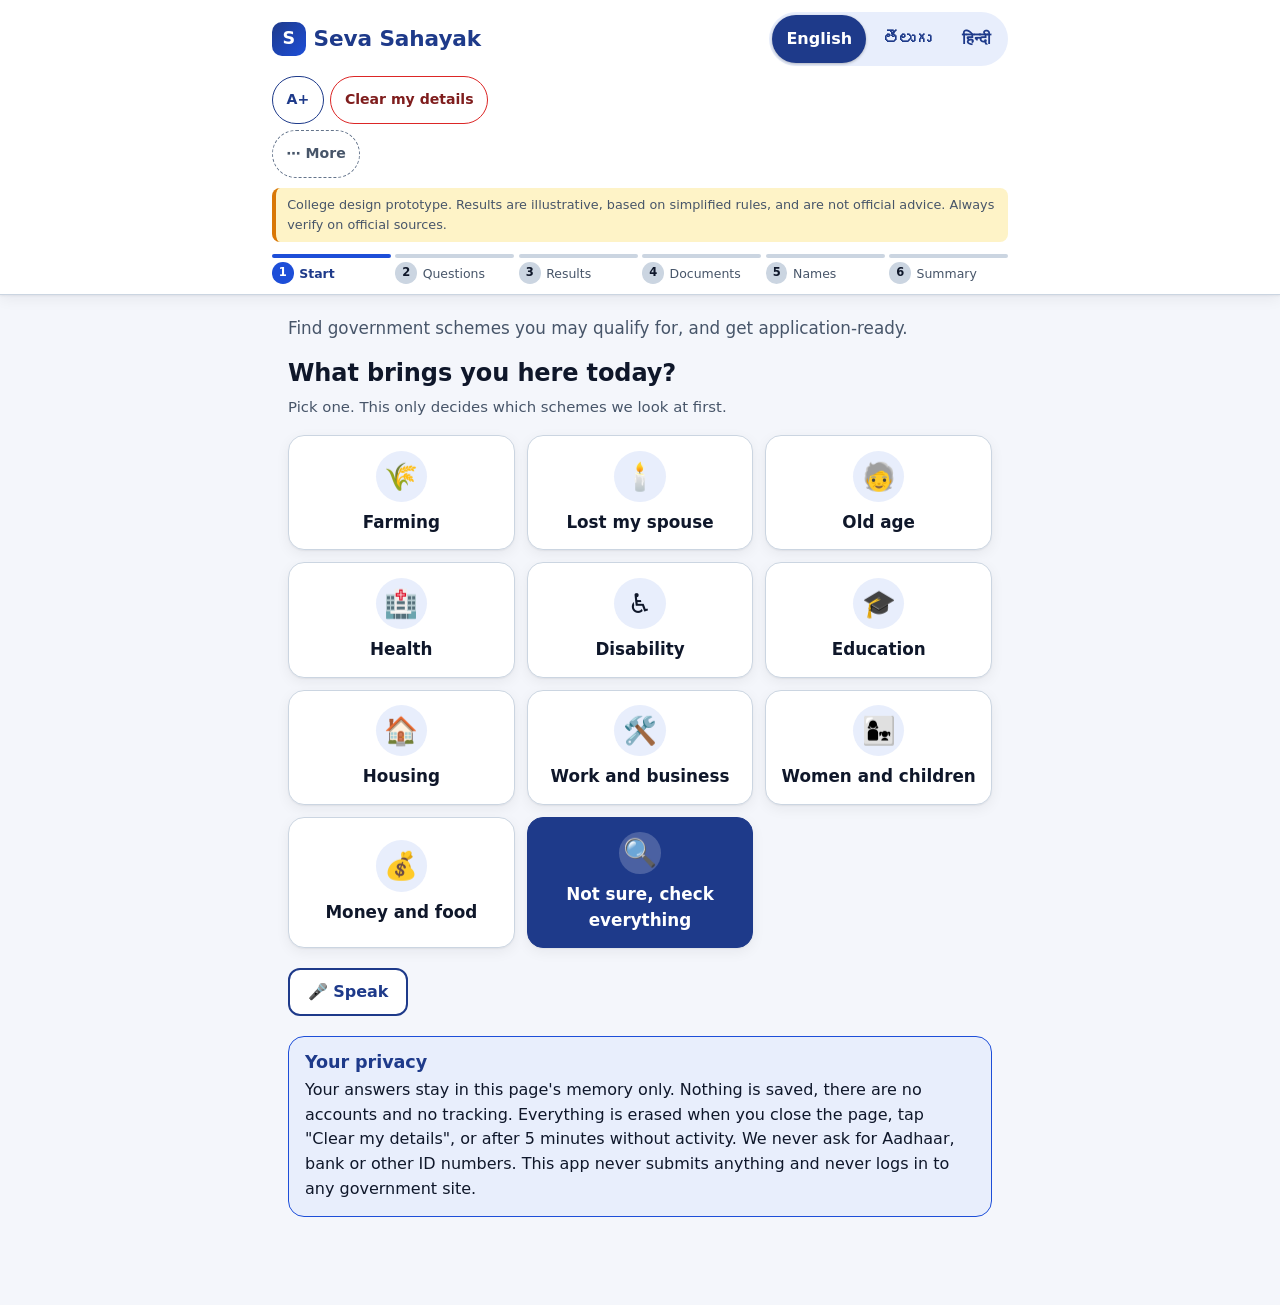
==== seva-sahayak-single.html @ f9eab4a5 "Fix blank page on phones: single-file build, polyfills, visible start-up error Co-Authored-By: Claud" ====
<!DOCTYPE html>
<html lang="en">
<head>
<meta charset="utf-8">
<meta name="viewport" content="width=device-width, initial-scale=1">
<title>Seva Sahayak</title>
<meta name="description" content="College design prototype: check government scheme eligibility and get application-ready. Not an official app.">
<style>
/* Seva Sahayak: mobile-first, high contrast, no external fonts or images. */
:root {
  --bg: #f4f6fb;
  --surface: #ffffff;
  --ink: #0f172a;
  --muted: #475569;
  --brand: #1e3a8a;
  --brand-2: #1d4ed8;
  --brand-ink: #ffffff;
  --brand-soft: #e8eefc;
  --line: #cbd5e1;
  --line-strong: #64748b;
  --ok: #14532d;
  --ok-bg: #dcfce7;
  --ok-line: #16a34a;
  --warn: #713f12;
  --warn-bg: #fef3c7;
  --warn-line: #d97706;
  --bad: #7f1d1d;
  --bad-bg: #fee2e2;
  --bad-line: #dc2626;
  --focus: #f59e0b;
  --radius: 16px;
  --radius-sm: 12px;
  --shadow: 0 1px 2px rgba(15, 23, 42, .06), 0 4px 14px rgba(15, 23, 42, .06);
}
* { box-sizing: border-box; }
html { font-size: 100%; -webkit-text-size-adjust: 100%; }
html[data-size="1"] { font-size: 120%; }
html[data-size="2"] { font-size: 140%; }
html[data-size="3"] { font-size: 170%; }
/* Largest size doubles as a simplified layout: one column, taller buttons, fewer distractions. */
html[data-size="3"] .tiles { grid-template-columns: 1fr; }
html[data-size="3"] .tile, html[data-size="3"] .tile.wide { flex-direction: row; justify-content: flex-start; min-height: 5rem; padding: .75rem 1rem; text-align: start; }
html[data-size="3"] .answers.yn { grid-template-columns: 1fr; }
html[data-size="3"] button, html[data-size="3"] .btn { min-height: 64px; }
html[data-size="3"] .steps li:not([aria-current="step"]) .lbl { display: none; }
html[data-size="3"] .steps li[aria-current="step"] { flex: 4 1 0; }
html[data-size="3"] main, html[data-size="3"] .top > * { max-width: 40rem; }
html[data-size="3"] .disclaimer, html[data-size="3"] .hint { font-size: .85rem; }
html[data-size="3"] body { line-height: 1.6; }
html[data-size="3"] .brand { font-size: 1.1rem; }
html[data-size="3"] .lang { display: flex; width: 100%; }
html[data-size="3"] .lang button { flex: 1 1 0; min-width: 0; padding: 0 .25rem; font-size: .8rem; }
html[data-size="3"] .steps li:not([aria-current="step"]) .num { display: none; }
html[data-size="3"] .steps li:not([aria-current="step"]) { flex: 1 1 0; }
html[data-size="3"] .steps { overflow: hidden; }
body {
  margin: 0; background: var(--bg); color: var(--ink);
  font-family: system-ui, -apple-system, "Segoe UI", "Nirmala UI", "Noto Sans Telugu", "Noto Sans Devanagari", Mangal, Roboto, Arial, sans-serif;
  line-height: 1.55; padding-bottom: 3rem;
}
h1, h2, h3 { line-height: 1.25; margin: 0 0 .5rem; letter-spacing: -.005em; }
h2 { font-size: 1.5rem; }
h3 { font-size: 1.1rem; }
p { margin: 0 0 .75rem; }
:focus-visible { outline: 3px solid var(--focus); outline-offset: 2px; }
[hidden] { display: none !important; }
@media (prefers-reduced-motion: no-preference) {
  main > * { animation: rise .25s ease-out both; }
  @keyframes rise { from { opacity: 0; transform: translateY(6px); } to { opacity: 1; transform: none; } }
}

.skip { position: absolute; left: -999px; top: 0; background: var(--brand); color: var(--brand-ink); padding: .75rem 1rem; z-index: 50; border-radius: 0 0 var(--radius-sm) 0; }
.skip:focus { left: 0; }

/* ---------- header ---------- */
.top { background: var(--surface); border-bottom: 1px solid var(--line); box-shadow: var(--shadow); padding: .75rem 1rem .6rem; }
.top > * { max-width: 46rem; margin-left: auto; margin-right: auto; }
.top-row { display: flex; flex-wrap: wrap; align-items: center; justify-content: space-between; gap: .6rem; }
.brand { font-size: 1.35rem; color: var(--brand); margin: 0; display: flex; align-items: center; gap: .5rem; }
.brand::before { content: "S"; display: grid; place-items: center; color: #fff; font-weight: 800; font-size: 1.1rem; width: 2.1rem; height: 2.1rem; border-radius: 10px; background: linear-gradient(135deg, var(--brand), var(--brand-2)); }

/* language: segmented control */
.lang { display: inline-flex; padding: 3px; background: var(--brand-soft); border-radius: 999px; gap: 2px; }
.lang button { min-height: 48px; min-width: 48px; padding: 0 .9rem; border: 0; border-radius: 999px; background: transparent; color: var(--brand); font-weight: 700; }
.lang button[aria-pressed="true"] { background: var(--brand); color: var(--brand-ink); box-shadow: 0 1px 3px rgba(0, 0, 0, .25); }
.lang button:hover { background: rgba(30, 58, 138, .1); }
.lang button[aria-pressed="true"]:hover { background: var(--brand); }

/* tools: small chip buttons */
.tools { display: flex; flex-wrap: wrap; align-items: center; gap: .4rem; margin-top: .6rem; }
.tools button { min-height: 48px; padding: 0 .85rem; font-size: .88rem; border-radius: 999px; border-width: 1.5px; font-weight: 600; }
.tools button[aria-pressed="true"] { background: var(--brand-soft); color: var(--brand); border-color: var(--brand); }
.tools button[aria-pressed="true"]::before { content: "\2713"; font-weight: 800; }
.tools button.primary { background: var(--brand); color: var(--brand-ink); }
.tools .more { flex-basis: 100%; margin: 0; }
.tools .more > summary { min-height: 48px; width: fit-content; padding: 0 .85rem; border-radius: 999px; border: 1.5px dashed var(--line-strong); background: transparent; font-size: .88rem; }
.tools .more[open] > summary { margin-bottom: .4rem; }
.more-body { display: flex; flex-wrap: wrap; gap: .4rem; }
.tools .hint { margin: 0; font-size: .85rem; }

.disclaimer { font-size: .8rem; color: var(--muted); margin: .6rem auto 0; padding: .45rem .7rem; background: var(--warn-bg); border-inline-start: 4px solid var(--warn-line); border-radius: 8px; }

/* stepper */
.steps { display: flex; gap: .3rem; list-style: none; padding: 0; margin: .75rem auto 0; counter-reset: s; overflow-x: auto; }
.steps li { display: flex; align-items: center; gap: .35rem; flex: 1 1 0; min-width: 0; font-size: .78rem; color: var(--muted); position: relative; padding-top: .55rem; }
.steps li::before { content: ""; position: absolute; top: 0; left: 0; right: 0; height: 4px; border-radius: 4px; background: var(--line); }
.steps li.done::before { background: var(--ok-line); }
.steps li[aria-current="step"]::before { background: var(--brand-2); }
.steps .num { flex: none; width: 1.35rem; height: 1.35rem; border-radius: 50%; display: grid; place-items: center; font-size: .72rem; font-weight: 800; background: var(--line); color: var(--ink); }
.steps li.done .num { background: var(--ok-line); color: #fff; }
.steps li[aria-current="step"] { color: var(--brand); font-weight: 700; }
.steps li[aria-current="step"] .num { background: var(--brand-2); color: #fff; }
.steps .lbl { white-space: nowrap; overflow: hidden; text-overflow: ellipsis; }
@media (max-width: 559px) { .steps li:not([aria-current="step"]) .lbl { display: none; } .steps li[aria-current="step"] { flex: 3 1 0; } }

/* ---------- buttons ---------- */
button, .btn, input, select, textarea { font: inherit; }
button, .btn {
  min-height: 48px; min-width: 48px; padding: .6rem 1.1rem; border-radius: var(--radius-sm);
  border: 2px solid var(--brand); background: var(--surface); color: var(--brand);
  cursor: pointer; text-decoration: none; display: inline-flex; align-items: center; justify-content: center; gap: .45rem;
  font-weight: 700; text-align: center; transition: background .15s, box-shadow .15s, transform .05s;
}
button:hover, .btn:hover { background: var(--brand-soft); }
button:active, .btn:active { transform: translateY(1px); }
button.primary, .btn.primary { background: var(--brand); color: var(--brand-ink); box-shadow: 0 2px 6px rgba(30, 58, 138, .3); }
button.primary:hover, .btn.primary:hover { background: #172e6e; }
button.ghost { border-color: var(--line-strong); color: var(--ink); background: transparent; font-weight: 600; }
button.ghost:hover { background: #e2e8f0; }
button.danger { border-color: var(--bad-line); color: var(--bad); }
button.danger:hover { background: var(--bad-bg); }
button:disabled { opacity: .5; cursor: not-allowed; }
.row { display: flex; flex-wrap: wrap; gap: .6rem; margin: 1.1rem 0; }
.row > .primary { flex: 1 1 14rem; }

main { padding: 1.25rem 1rem; max-width: 46rem; margin: 0 auto; outline: none; }
main h2:focus { outline: none; }
.lead { font-size: 1.05rem; color: var(--muted); margin-bottom: 1.1rem; }

/* ---------- start tiles ---------- */
.tiles { display: grid; grid-template-columns: repeat(2, 1fr); gap: .75rem; margin: 1rem 0 1.25rem; }
.tile { flex-direction: column; min-height: 7rem; font-size: 1.05rem; padding: .9rem .5rem; background: var(--surface); border: 1.5px solid var(--line); color: var(--ink); box-shadow: var(--shadow); border-radius: var(--radius); }
.tile:hover { border-color: var(--brand-2); background: var(--surface); box-shadow: 0 0 0 3px var(--brand-soft), var(--shadow); }
.tile .icon { font-size: 1.7rem; line-height: 1; width: 3.2rem; height: 3.2rem; display: grid; place-items: center; border-radius: 50%; background: var(--brand-soft); }
.tile.wide { grid-column: 1 / -1; min-height: 4.5rem; flex-direction: row; background: var(--brand); color: var(--brand-ink); border-color: var(--brand); }
.tile.wide:hover { background: #172e6e; }
.tile.wide .icon { background: rgba(255, 255, 255, .2); width: 2.6rem; height: 2.6rem; }

/* ---------- cards ---------- */
.card { background: var(--surface); border: 1px solid var(--line); border-inline-start: 6px solid var(--line-strong); border-radius: var(--radius); padding: 1rem 1.1rem; margin: .9rem 0; box-shadow: var(--shadow); }
.card-head { display: flex; align-items: center; gap: .7rem; margin-bottom: .35rem; }
.card-head h3 { margin: 0; }
.ico { width: 2.4rem; height: 2.4rem; flex: none; padding: .45rem; border-radius: 12px; background: var(--brand-soft); color: var(--brand); fill: none; stroke: currentColor; stroke-width: 1.8; stroke-linecap: round; stroke-linejoin: round; }
.card h3 { margin-bottom: .35rem; font-size: 1.12rem; }
.card:has(.badge.ELIGIBLE) { border-inline-start-color: var(--ok-line); }
.card:has(.badge.NEEDS_A_QUICK_CHECK) { border-inline-start-color: var(--warn-line); }
.card:has(.badge.NOT_ELIGIBLE) { border-inline-start-color: var(--bad-line); }
.badge { display: inline-flex; align-items: center; gap: .35rem; padding: .2rem .7rem; border-radius: 999px; font-weight: 700; font-size: .9rem; border: 1.5px solid; }
.badge.ELIGIBLE, .badge.ok { color: var(--ok); background: var(--ok-bg); border-color: var(--ok-line); }
.badge.NEEDS_A_QUICK_CHECK, .badge.warning { color: var(--warn); background: var(--warn-bg); border-color: var(--warn-line); }
.badge.NOT_ELIGIBLE, .badge.fail { color: var(--bad); background: var(--bad-bg); border-color: var(--bad-line); }

.chips { display: flex; flex-wrap: wrap; gap: .5rem; margin: .5rem 0 1rem; }
.chip { padding: .3rem .8rem; border-radius: 999px; font-size: .9rem; border: 1.5px solid; }
.chip strong { font-size: 1.05rem; }
.chip.ELIGIBLE { color: var(--ok); background: var(--ok-bg); border-color: var(--ok-line); }
.chip.NEEDS_A_QUICK_CHECK { color: var(--warn); background: var(--warn-bg); border-color: var(--warn-line); }
.chip.NOT_ELIGIBLE { color: var(--bad); background: var(--bad-bg); border-color: var(--bad-line); }

.why { list-style: none; padding: .6rem .75rem; margin: .5rem 0 0; font-size: .93rem; background: var(--bg); border-radius: var(--radius-sm); }
.why li { padding-inline-start: 1.6rem; position: relative; margin-bottom: .3rem; }
.why li:last-child { margin-bottom: 0; }
.why li::before { position: absolute; inset-inline-start: 0; font-weight: 800; }
.why li.ok::before { content: "\2713"; color: var(--ok-line); }
.why li.no::before { content: "\2717"; color: var(--bad-line); }
.why li.unk::before { content: "?"; color: var(--warn-line); }
details { margin: .9rem 0; }
details > summary { min-height: 48px; display: flex; align-items: center; cursor: pointer; font-weight: 700; padding: .25rem .9rem; background: var(--surface); border: 1px dashed var(--line-strong); border-radius: var(--radius-sm); color: var(--muted); }
details[open] > summary { margin-bottom: .5rem; }

/* ---------- questions ---------- */
.qcard { background: var(--surface); border: 1px solid var(--line); border-radius: var(--radius); box-shadow: var(--shadow); padding: 1.25rem 1.1rem; }
.qcard h2 { margin-bottom: 1rem; }
.qnum { display: inline-block; font-size: .85rem; font-weight: 800; color: var(--brand); background: var(--brand-soft); padding: .2rem .75rem; border-radius: 999px; margin-bottom: .6rem; }
.qtext { display: block; font-size: 1.35rem; font-weight: 700; line-height: 1.35; }
.answers { display: grid; gap: .6rem; margin: 1rem 0 .5rem; }
.answers.yn { grid-template-columns: 1fr 1fr; }
.answers .unk { grid-column: 1 / -1; }
.answers button { min-height: 56px; font-size: 1.1rem; }
.answers.yn .primary:first-child { background: #166534; border-color: #166534; box-shadow: none; }
.answers.yn .primary:nth-child(2) { background: #991b1b; border-color: #991b1b; box-shadow: none; }

label { display: block; font-weight: 700; margin-bottom: .3rem; }
input[type="text"], input[type="number"] {
  width: 100%; min-height: 52px; padding: .55rem .85rem; border: 2px solid var(--line-strong); border-radius: var(--radius-sm); background: var(--surface); color: var(--ink); font-size: 1.1rem;
}
input:focus { border-color: var(--brand-2); outline: 3px solid var(--brand-soft); outline-offset: 0; }
input[aria-invalid="true"] { border-color: var(--bad-line); }
.field { margin: .85rem 0; }
.error { color: var(--bad); font-weight: 700; margin: .35rem 0 0; }
.error:empty { display: none; }
.hint { color: var(--muted); font-size: .93rem; }

.notice { border: 1px solid var(--brand-2); background: var(--brand-soft); border-radius: var(--radius); padding: .9rem 1rem; margin: 1.25rem 0; }
.notice h3 { margin-bottom: .25rem; color: var(--brand); }
.notice p:last-child, .notice ul:last-child { margin-bottom: 0; }
.banner { background: var(--warn-bg); color: var(--warn); border-bottom: 3px solid var(--warn-line); padding: .75rem 1rem; font-weight: 700; display: flex; flex-wrap: wrap; gap: .75rem; align-items: center; justify-content: center; position: sticky; top: 0; z-index: 30; }
.toast { position: fixed; left: 50%; bottom: 1rem; transform: translateX(-50%); background: var(--ink); color: #fff; padding: .7rem 1.1rem; border-radius: 999px; max-width: 92vw; z-index: 40; display: none; box-shadow: var(--shadow); }
.toast.show { display: block; }

/* ---------- documents ---------- */
.progress { width: 100%; height: .8rem; appearance: none; -webkit-appearance: none; border: 0; border-radius: 999px; overflow: hidden; background: var(--line); }
.progress::-webkit-progress-bar { background: var(--line); }
.progress::-webkit-progress-value { background: var(--ok-line); border-radius: 999px; transition: width .25s; }
.progress::-moz-progress-bar { background: var(--ok-line); border-radius: 999px; }
#doc-progress-label { font-weight: 800; color: var(--ink); margin: .5rem 0 .35rem; }
.docrow .row { margin: .6rem 0 0; gap: .5rem; }
.docrow .row button { flex: 1 1 8rem; }
.docrow button[aria-pressed="true"] { background: var(--brand); color: var(--brand-ink); }
.docrow button[id$="-miss"][aria-pressed="true"] { background: var(--warn); border-color: var(--warn); }
.guide { background: var(--warn-bg); border-inline-start: 5px solid var(--warn-line); padding: .6rem .8rem; margin-top: .75rem; border-radius: 8px; font-size: .93rem; }

/* ---------- summary ---------- */
.summary { background: var(--surface); border: 1px solid var(--line); border-radius: var(--radius); padding: 1.1rem; box-shadow: var(--shadow); }
.summary section { margin-bottom: 1.1rem; padding-bottom: .9rem; border-bottom: 1px solid var(--line); }
.summary h3 { color: var(--brand); font-size: 1rem; text-transform: uppercase; letter-spacing: .04em; }
.summary ul { margin: .25rem 0; padding-inline-start: 1.2rem; }
.summary li { margin-bottom: .2rem; }
.official { border: 2px solid var(--brand); padding: .8rem 1rem; border-radius: var(--radius-sm); font-weight: 800; background: var(--brand-soft); color: var(--brand); margin: 0; }

/* ---------- metrics ---------- */
.metrics { max-width: 46rem; margin: 1rem auto; padding: 1rem; border: 2px dashed var(--brand-2); border-radius: var(--radius); background: var(--surface); }
.metrics h2 { font-size: 1.1rem; color: var(--brand); }
.metrics dl { display: grid; grid-template-columns: 1fr auto; gap: .5rem 1rem; margin: .5rem 0; }
.metrics dt { color: var(--muted); font-size: .93rem; }
.metrics dd { margin: 0; font-weight: 800; text-align: end; font-variant-numeric: tabular-nums; }
@media (max-width: 859px) { .metrics { margin-inline: 1rem; } }

@media (min-width: 600px) {
  .tiles { grid-template-columns: repeat(3, 1fr); }
  .tile.wide { grid-column: auto; min-height: 7rem; flex-direction: column; }
  .qcard { padding: 1.75rem; }
}

@media print {
  .top, .banner, .toast, .metrics, .noprint, .skip { display: none !important; }
  body { padding: 0; background: #fff; }
  main { max-width: none; padding: 0; }
  .card, .summary { box-shadow: none; break-inside: avoid; }
  main > * { animation: none; }
}

</style>
</head>
<body>
<a class="skip" id="skip" href="#main">Skip to main content</a>

<header class="top" id="top">
  <div class="top-row">
    <h1 class="brand" id="brand">Seva Sahayak</h1>
    <div class="lang" id="langs" role="group"></div>
  </div>
  <div class="tools" id="tools"></div>
  <p class="disclaimer" id="disclaimer" role="note"></p>
  <ol class="steps" id="steps"></ol>
</header>

<div class="banner" id="idle-banner" role="alert" hidden></div>
<div class="toast" id="toast" role="status" aria-live="polite"></div>

<main id="main" tabindex="-1"></main>

<aside id="metrics" class="metrics" hidden></aside>

<noscript><p class="noscript">This app needs JavaScript to run.</p></noscript>

<script>
/*
 * Compatibility helpers for older phones (for example Android 9 with an old Chrome or WebView):
 * small polyfills, and a visible message if the app fails to start (instead of a blank page).
 */
(function () {
  "use strict";

  if (!Element.prototype.replaceChildren) {
    Element.prototype.replaceChildren = function () {
      while (this.firstChild) this.removeChild(this.firstChild);
      for (var i = 0; i < arguments.length; i++) {
        var n = arguments[i];
        this.appendChild(typeof n === "string" ? document.createTextNode(n) : n);
      }
    };
  }
  if (!Array.prototype.flat) {
    Array.prototype.flat = function (depth) {
      var out = [];
      (function walk(a, d) {
        a.forEach(function (x) {
          if (Array.isArray(x) && d > 0) walk(x, d - 1); else out.push(x);
        });
      })(this, depth === undefined ? 1 : depth);
      return out;
    };
  }

  function show(msg) {
    var box = document.getElementById("boot-error");
    if (!box) {
      box = document.createElement("div");
      box.id = "boot-error";
      box.setAttribute("role", "alert");
      box.style.cssText = "margin:12px;padding:12px;border:3px solid #7f1d1d;background:#fee2e2;color:#7f1d1d;font:16px/1.4 sans-serif;";
      var main = document.getElementById("main");
      if (main && main.parentNode) main.parentNode.insertBefore(box, main); else document.body.appendChild(box);
    }
    var p = document.createElement("p");
    p.style.margin = "0 0 6px";
    p.textContent = msg;
    box.appendChild(p);
  }

  window.addEventListener("error", function (e) {
    show("Problem: " + (e.message || "script error") + (e.filename ? " (" + e.filename.split("/").pop() + ":" + e.lineno + ")" : ""));
  });

  window.addEventListener("load", function () {
    setTimeout(function () {
      var main = document.getElementById("main");
      if (main && !main.firstChild && !document.getElementById("boot-error")) {
        show("The app could not start. Please update Chrome, or open the single-file version (seva-sahayak-single.html).");
      }
    }, 800);
  });
})();

</script>
<script>
/*
 * All UI text. {name} placeholders are filled in by t().
 * NOTE: the Telugu (te) and Hindi (hi) strings are DRAFTS and need review by a native speaker.
 */
var SS_I18N = {
  en: {
    "app.title": "Seva Sahayak",
    "app.tagline": "Find government schemes you may qualify for, and get application-ready.",
    "disclaimer": "College design prototype. Results are illustrative, based on simplified rules, and are not official advice. Always verify on official sources.",
    "skip": "Skip to main content",
    "lang.label": "Language",
    "size.label": "Text size",
    "size.0": "Text size: normal. Tap to make larger",
    "size.1": "Text size: large. Tap to make larger",
    "size.2": "Text size: extra large. Tap to make larger",
    "size.3": "Text size: largest, simplified layout. Tap to reset",
    "more": "More",
    "clear": "Clear my details",
    "clear.done": "Your details were erased.",
    "back": "Back",
    "start.heading": "What brings you here today?",
    "start.sub": "Pick one. This only decides which schemes we look at first.",
    "start.speak": "Speak",
    "start.intro": "Welcome to Seva Sahayak. Tell us what brings you here. We will ask a few simple questions and help you get ready to apply.",
    "privacy.title": "Your privacy",
    "privacy.body": "Your answers stay in this page's memory only. Nothing is saved, there are no accounts and no tracking. Everything is erased when you close the page, tap \"Clear my details\", or after 5 minutes without activity. We never ask for Aadhaar, bank or other ID numbers. This app never submits anything and never logs in to any government site.",
    "q.number": "Question {n}",
    "q.dontknow": "I don't know",
    "q.next": "Next",
    "q.yes": "Yes",
    "q.no": "No",
    "q.numberLabel": "Type a number",
    "q.error": "Please type a number between {min} and {max}.",
    "q.hint": "\"I don't know\" is always a fine answer.",
    "q.answered": "Your answer: {a}",
    "results.title": "Your results",
    "results.intro": "Based on your answers. These are illustrative only.",
    "status.ELIGIBLE": "Likely eligible",
    "status.NOT_ELIGIBLE": "Not eligible",
    "status.NEEDS_A_QUICK_CHECK": "Needs a quick check",
    "results.notEligible": "Not eligible ({n})",
    "results.why": "Why",
    "results.next": "Get my documents ready",
    "results.restart": "Start again",
    "why.met": "{label}: {answer}",
    "why.failed": "{label}: you said {answer}, but this scheme needs {need}",
    "why.unknown": "{label}: not confirmed (needs {need})",
    "why.exclTriggered": "{label}: you said {answer}, which this scheme does not allow",
    "why.exclUnknown": "{label}: not confirmed (this scheme does not allow \"yes\")",
    "why.check": "We could not confirm: {list}, because you were not sure. A quick check at your local office or a CSC (Common Service Centre) will settle it.",
    "need.yes": "yes",
    "need.no": "no",
    "need.gte": "{n} or more",
    "need.lte": "{n} or less",
    "or": "or",
    "answer.unknown": "not sure",
    "answer.yes": "yes",
    "answer.no": "no",
    "docs.title": "Document checklist",
    "docs.intro": "These are the documents for schemes that are not ruled out. Tell us which ones you have.",
    "docs.have": "I have it",
    "docs.donthave": "I don't have it",
    "docs.progress": "Documents ready: {x} of {y}",
    "docs.where": "Where to get it (check locally)",
    "docs.for": "Needed for: {list}",
    "docs.none": "No schemes need documents right now.",
    "docs.more": "and {n} more",
    "summary.notEligibleCount": "Not eligible: {n} schemes",
    "docs.next": "Check names on my records",
    "names.title": "Name check",
    "names.intro": "Type your name exactly as it is printed on each record. Names that do not match are a common reason applications fail. Do not type any ID numbers. This check happens on this device only.",
    "names.aadhaar": "Name on Aadhaar",
    "names.bank": "Name on bank passbook",
    "names.land": "Name on land or income record",
    "names.check": "Check names",
    "names.need2": "Type at least two names to compare.",
    "names.allOk": "All the names you typed match.",
    "names.pair": "{a} and {b}",
    "names.skip": "Skip to summary",
    "names.next": "Go to summary",
    "sev.ok": "OK",
    "sev.warning": "Warning",
    "sev.fail": "Likely to fail",
    "class.EXACT": "These names are exactly the same.",
    "class.FORMATTING_ONLY": "Only capital letters, spaces or punctuation differ. This is usually fine.",
    "class.INITIAL_VS_FULL": "One record uses an initial and the other the full name. Some offices reject this.",
    "class.ORDER_DIFFERS": "The same words appear in a different order. Some offices reject this.",
    "class.SPELLING_VARIANT": "The spelling is slightly different. Some offices reject this.",
    "class.DIFFERENT": "These names look different. This is likely to cause the application to fail.",
    "class.cross": "The names are written in different scripts, so please check the spelling carefully.",
    "fix.title": "Which record to correct (check locally)",
    "fix.aadhaar": "Aadhaar: Aadhaar update centre",
    "fix.bank": "Bank passbook: your bank branch (KYC update)",
    "fix.land": "Land or income record: local revenue office",
    "fix.hint": "Usually it is easiest to change the record that is different from the others. Check locally which one is right.",
    "summary.title": "Application summary",
    "summary.answers": "Your answers",
    "summary.matched": "Schemes",
    "summary.docs": "Documents",
    "summary.names": "Name check",
    "summary.official": "Submission happens on the official website.",
    "summary.copy": "Copy summary",
    "summary.copied": "Summary copied.",
    "summary.copyFail": "Could not copy. Please select the text and copy it.",
    "summary.print": "Print",
    "summary.none": "None",
    "summary.notChecked": "Not checked",
    "summary.have": "have it",
    "summary.missing": "still needed",
    "summary.generated": "Illustrative summary from Seva Sahayak (college prototype). Not an official document.",
    "nav.start": "Start",
    "nav.questions": "Questions",
    "nav.results": "Results",
    "nav.docs": "Documents",
    "nav.names": "Names",
    "nav.summary": "Summary",
    "helper.toggle": "Helper mode",
    "helper.next": "Next person",
    "helper.count": "People helped this session: {n}",
    "idle.warn": "No activity. Your details will be erased in {s} seconds.",
    "idle.keep": "Keep my details",
    "idle.wiped": "Your details were erased after 5 minutes without activity.",
    "metrics.toggle": "Demo metrics",
    "metrics.title": "Demo metrics",
    "metrics.questions": "Questions asked",
    "metrics.fixed": "Fixed-form length (distinct attributes across candidate schemes)",
    "metrics.fixedAll": "all schemes",
    "metrics.saved": "Questions saved",
    "metrics.time": "Time to result",
    "metrics.size": "Rule data size",
    "metrics.net": "Network requests made by the app",
    "metrics.na": "not yet",
    "metrics.note": "Measured live in this browser session. Time runs from the first question to the results screen.",
    "voice.toggle": "Voice",
    "voice.notice": "Before you turn on voice: in some browsers, speech recognition sends your audio to the browser company's servers (for example Google or Apple). This app's own code sends nothing, but it cannot control the browser's speech service. You can always type or tap instead.",
    "voice.enable": "I understand, turn on voice",
    "voice.cancel": "No thanks",
    "voice.on": "Voice is on",
    "voice.off": "Turn voice off",
    "voice.mic": "Answer by voice",
    "voice.listening": "Listening...",
    "voice.heard": "Heard: \"{t}\"",
    "voice.unclear": "Sorry, I did not understand. Please tap an answer.",
    "voice.error": "Voice did not work. Please tap an answer.",
    "voice.read": "Read aloud"
  },

  te: {
    "app.title": "సేవా సహాయక్",
    "app.tagline": "మీకు అర్హత ఉండే ప్రభుత్వ పథకాలను తెలుసుకోండి, దరఖాస్తుకు సిద్ధం అవ్వండి.",
    "disclaimer": "ఇది కళాశాల డిజైన్ ప్రోటోటైప్. ఫలితాలు సరళీకృత నియమాల ఆధారంగా ఉదాహరణ మాత్రమే, అధికారిక సలహా కాదు. ఎల్లప్పుడూ అధికారిక వనరులలో ధృవీకరించుకోండి.",
    "skip": "ప్రధాన భాగానికి వెళ్ళండి",
    "lang.label": "భాష",
    "size.label": "అక్షరాల పరిమాణం",
    "size.0": "అక్షరాల పరిమాణం: సాధారణం. పెద్దది చేయడానికి నొక్కండి",
    "size.1": "అక్షరాల పరిమాణం: పెద్దది. ఇంకా పెద్దది చేయడానికి నొక్కండి",
    "size.2": "అక్షరాల పరిమాణం: చాలా పెద్దది. ఇంకా పెద్దది చేయడానికి నొక్కండి",
    "size.3": "అక్షరాల పరిమాణం: అతి పెద్దది, సరళమైన లేఅవుట్. సాధారణానికి మార్చడానికి నొక్కండి",
    "more": "మరిన్ని",
    "clear": "నా వివరాలను తొలగించు",
    "clear.done": "మీ వివరాలు తొలగించబడ్డాయి.",
    "back": "వెనక్కి",
    "start.heading": "ఈరోజు మీరు ఏ విషయంలో సహాయం కోసం వచ్చారు?",
    "start.sub": "ఒకటి ఎంచుకోండి. ముందుగా ఏ పథకాలు చూడాలో మాత్రమే ఇది నిర్ణయిస్తుంది.",
    "start.speak": "మాట్లాడండి",
    "start.intro": "సేవా సహాయక్‌కు స్వాగతం. మీరు ఏ విషయంలో వచ్చారో ఎంచుకోండి. కొన్ని సులభమైన ప్రశ్నలు అడిగి దరఖాస్తుకు సిద్ధం కావడానికి సహాయం చేస్తాము.",
    "privacy.title": "మీ గోప్యత",
    "privacy.body": "మీ సమాధానాలు ఈ పేజీ మెమరీలో మాత్రమే ఉంటాయి. ఏదీ సేవ్ చేయబడదు, ఖాతాలు లేవు, ట్రాకింగ్ లేదు. పేజీ మూసివేసినప్పుడు, \"నా వివరాలను తొలగించు\" నొక్కినప్పుడు, లేదా 5 నిమిషాలు ఏమీ చేయకపోతే అన్నీ తొలగించబడతాయి. ఆధార్, బ్యాంకు లేదా ఇతర గుర్తింపు సంఖ్యలను మేము అడగము. ఈ యాప్ ఏదీ సమర్పించదు, ఏ ప్రభుత్వ సైట్‌లోకి లాగిన్ కాదు.",
    "q.number": "ప్రశ్న {n}",
    "q.dontknow": "నాకు తెలియదు",
    "q.next": "తదుపరి",
    "q.yes": "అవును",
    "q.no": "కాదు",
    "q.numberLabel": "సంఖ్యను టైప్ చేయండి",
    "q.error": "దయచేసి {min} నుండి {max} మధ్య సంఖ్యను టైప్ చేయండి.",
    "q.hint": "\"నాకు తెలియదు\" అనేది ఎప్పుడూ సరైన సమాధానమే.",
    "q.answered": "మీ సమాధానం: {a}",
    "results.title": "మీ ఫలితాలు",
    "results.intro": "మీ సమాధానాల ఆధారంగా. ఇవి ఉదాహరణ మాత్రమే.",
    "status.ELIGIBLE": "అర్హత ఉండే అవకాశం",
    "status.NOT_ELIGIBLE": "అర్హత లేదు",
    "status.NEEDS_A_QUICK_CHECK": "త్వరిత తనిఖీ అవసరం",
    "results.notEligible": "అర్హత లేనివి ({n})",
    "results.why": "ఎందుకు",
    "results.next": "నా పత్రాలను సిద్ధం చేయండి",
    "results.restart": "మళ్ళీ మొదలుపెట్టు",
    "why.met": "{label}: {answer}",
    "why.failed": "{label}: మీరు {answer} అన్నారు, కానీ ఈ పథకానికి {need} కావాలి",
    "why.unknown": "{label}: నిర్ధారణ కాలేదు ({need} కావాలి)",
    "why.exclTriggered": "{label}: మీరు {answer} అన్నారు, ఈ పథకంలో ఇది అనుమతించబడదు",
    "why.exclUnknown": "{label}: నిర్ధారణ కాలేదు (ఈ పథకంలో \"అవును\" అనుమతించబడదు)",
    "why.check": "మీకు తెలియదన్నందున వీటిని నిర్ధారించలేకపోయాము: {list}. స్థానిక కార్యాలయం లేదా సీఎస్‌సీ (కామన్ సర్వీస్ సెంటర్)లో త్వరగా తనిఖీ చేస్తే తెలుస్తుంది.",
    "need.yes": "అవును",
    "need.no": "కాదు",
    "need.gte": "{n} లేదా అంతకంటే ఎక్కువ",
    "need.lte": "{n} లేదా అంతకంటే తక్కువ",
    "or": "లేదా",
    "answer.unknown": "తెలియదు",
    "answer.yes": "అవును",
    "answer.no": "కాదు",
    "docs.title": "పత్రాల జాబితా",
    "docs.intro": "రద్దు కాని పథకాలకు కావలసిన పత్రాలు ఇవి. మీ దగ్గర ఏవి ఉన్నాయో చెప్పండి.",
    "docs.have": "నా దగ్గర ఉంది",
    "docs.donthave": "నా దగ్గర లేదు",
    "docs.progress": "సిద్ధంగా ఉన్న పత్రాలు: {y} లో {x}",
    "docs.where": "ఎక్కడ పొందాలి (స్థానికంగా తెలుసుకోండి)",
    "docs.for": "వీటికి అవసరం: {list}",
    "docs.none": "ప్రస్తుతం ఏ పథకానికీ పత్రాలు అవసరం లేదు.",
    "docs.more": "మరియు {n} మరిన్ని",
    "summary.notEligibleCount": "అర్హత లేనివి: {n} పథకాలు",
    "docs.next": "నా రికార్డులపై పేర్లు తనిఖీ చేయండి",
    "names.title": "పేరు తనిఖీ",
    "names.intro": "ప్రతి రికార్డులో ముద్రించిన విధంగానే మీ పేరును టైప్ చేయండి. పేర్లు సరిపోలకపోవడం దరఖాస్తులు విఫలమవడానికి సాధారణ కారణం. ఏ గుర్తింపు సంఖ్యలూ టైప్ చేయవద్దు. ఈ తనిఖీ ఈ పరికరంలోనే జరుగుతుంది.",
    "names.aadhaar": "ఆధార్‌లో పేరు",
    "names.bank": "బ్యాంకు పాస్‌బుక్‌లో పేరు",
    "names.land": "భూమి లేదా ఆదాయ రికార్డులో పేరు",
    "names.check": "పేర్లు తనిఖీ చేయి",
    "names.need2": "పోల్చడానికి కనీసం రెండు పేర్లు టైప్ చేయండి.",
    "names.allOk": "మీరు టైప్ చేసిన అన్ని పేర్లు సరిపోతున్నాయి.",
    "names.pair": "{a} మరియు {b}",
    "names.skip": "సారాంశానికి వెళ్ళండి",
    "names.next": "సారాంశానికి వెళ్ళు",
    "sev.ok": "సరే",
    "sev.warning": "హెచ్చరిక",
    "sev.fail": "విఫలమయ్యే అవకాశం",
    "class.EXACT": "ఈ పేర్లు సరిగ్గా ఒకేలా ఉన్నాయి.",
    "class.FORMATTING_ONLY": "పెద్ద అక్షరాలు, ఖాళీలు లేదా విరామ చిహ్నాలు మాత్రమే వేరుగా ఉన్నాయి. ఇది సాధారణంగా పర్వాలేదు.",
    "class.INITIAL_VS_FULL": "ఒక రికార్డులో ఇనీషియల్, మరొకదానిలో పూర్తి పేరు ఉంది. కొన్ని కార్యాలయాలు దీన్ని తిరస్కరిస్తాయి.",
    "class.ORDER_DIFFERS": "అవే పదాలు వేరే వరుసలో ఉన్నాయి. కొన్ని కార్యాలయాలు దీన్ని తిరస్కరిస్తాయి.",
    "class.SPELLING_VARIANT": "స్పెల్లింగ్ కొద్దిగా వేరుగా ఉంది. కొన్ని కార్యాలయాలు దీన్ని తిరస్కరిస్తాయి.",
    "class.DIFFERENT": "ఈ పేర్లు వేరుగా కనిపిస్తున్నాయి. దరఖాస్తు విఫలమయ్యే అవకాశం ఉంది.",
    "class.cross": "పేర్లు వేర్వేరు లిపులలో రాశారు, కాబట్టి స్పెల్లింగ్‌ను జాగ్రత్తగా చూడండి.",
    "fix.title": "ఏ రికార్డును సరిచేయాలి (స్థానికంగా తెలుసుకోండి)",
    "fix.aadhaar": "ఆధార్: ఆధార్ సవరణ కేంద్రం",
    "fix.bank": "బ్యాంకు పాస్‌బుక్: మీ బ్యాంకు శాఖ (కేవైసీ అప్‌డేట్)",
    "fix.land": "భూమి లేదా ఆదాయ రికార్డు: స్థానిక రెవెన్యూ కార్యాలయం",
    "fix.hint": "ఇతరులతో సరిపోని రికార్డును మార్చడం సాధారణంగా సులభం. ఏది సరైనదో స్థానికంగా తెలుసుకోండి.",
    "summary.title": "దరఖాస్తు సారాంశం",
    "summary.answers": "మీ సమాధానాలు",
    "summary.matched": "పథకాలు",
    "summary.docs": "పత్రాలు",
    "summary.names": "పేరు తనిఖీ",
    "summary.official": "దరఖాస్తు సమర్పణ అధికారిక వెబ్‌సైట్‌లో జరుగుతుంది.",
    "summary.copy": "సారాంశం కాపీ చేయి",
    "summary.copied": "సారాంశం కాపీ అయింది.",
    "summary.copyFail": "కాపీ కాలేదు. దయచేసి టెక్స్ట్‌ను ఎంచుకుని కాపీ చేయండి.",
    "summary.print": "ప్రింట్",
    "summary.none": "ఏమీ లేదు",
    "summary.notChecked": "తనిఖీ చేయలేదు",
    "summary.have": "ఉంది",
    "summary.missing": "ఇంకా కావాలి",
    "summary.generated": "సేవా సహాయక్ (కళాశాల ప్రోటోటైప్) నుండి ఉదాహరణ సారాంశం. ఇది అధికారిక పత్రం కాదు.",
    "nav.start": "ప్రారంభం",
    "nav.questions": "ప్రశ్నలు",
    "nav.results": "ఫలితాలు",
    "nav.docs": "పత్రాలు",
    "nav.names": "పేర్లు",
    "nav.summary": "సారాంశం",
    "helper.toggle": "సహాయకుల మోడ్",
    "helper.next": "తదుపరి వ్యక్తి",
    "helper.count": "ఈ సెషన్‌లో సహాయం పొందినవారు: {n}",
    "idle.warn": "ఏ చర్యా లేదు. {s} సెకన్లలో మీ వివరాలు తొలగించబడతాయి.",
    "idle.keep": "నా వివరాలను ఉంచు",
    "idle.wiped": "5 నిమిషాలు ఏ చర్యా లేనందున మీ వివరాలు తొలగించబడ్డాయి.",
    "metrics.toggle": "డెమో మెట్రిక్స్",
    "metrics.title": "డెమో మెట్రిక్స్",
    "metrics.questions": "అడిగిన ప్రశ్నలు",
    "metrics.fixed": "స్థిర ఫారం పొడవు (అభ్యర్థి పథకాలలో వేర్వేరు అంశాలు)",
    "metrics.fixedAll": "అన్ని పథకాలు",
    "metrics.saved": "తగ్గిన ప్రశ్నలు",
    "metrics.time": "ఫలితానికి పట్టిన సమయం",
    "metrics.size": "నియమాల డేటా పరిమాణం",
    "metrics.net": "యాప్ చేసిన నెట్‌వర్క్ అభ్యర్థనలు",
    "metrics.na": "ఇంకా లేదు",
    "metrics.note": "ఈ బ్రౌజర్ సెషన్‌లో నేరుగా కొలిచినవి. మొదటి ప్రశ్న నుండి ఫలితాల స్క్రీన్ వరకు సమయం లెక్కించబడుతుంది.",
    "voice.toggle": "వాయిస్",
    "voice.notice": "వాయిస్ ఆన్ చేసే ముందు: కొన్ని బ్రౌజర్లలో స్పీచ్ రికగ్నిషన్ మీ ఆడియోను బ్రౌజర్ కంపెనీ సర్వర్లకు (ఉదా. గూగుల్ లేదా యాపిల్) పంపుతుంది. ఈ యాప్ కోడ్ ఏదీ పంపదు, కానీ బ్రౌజర్ స్పీచ్ సేవను నియంత్రించలేదు. మీరు ఎప్పుడైనా టైప్ చేయవచ్చు లేదా నొక్కవచ్చు.",
    "voice.enable": "అర్థమైంది, వాయిస్ ఆన్ చేయి",
    "voice.cancel": "వద్దు",
    "voice.on": "వాయిస్ ఆన్‌లో ఉంది",
    "voice.off": "వాయిస్ ఆఫ్ చేయి",
    "voice.mic": "వాయిస్‌తో సమాధానం",
    "voice.listening": "వింటున్నాను...",
    "voice.heard": "విన్నది: \"{t}\"",
    "voice.unclear": "క్షమించండి, అర్థం కాలేదు. దయచేసి సమాధానాన్ని నొక్కండి.",
    "voice.error": "వాయిస్ పని చేయలేదు. దయచేసి సమాధానాన్ని నొక్కండి.",
    "voice.read": "చదివి వినిపించు"
  },

  hi: {
    "app.title": "सेवा सहायक",
    "app.tagline": "जानें कि आप किन सरकारी योजनाओं के पात्र हो सकते हैं और आवेदन के लिए तैयार हों।",
    "disclaimer": "यह कॉलेज डिज़ाइन प्रोटोटाइप है। परिणाम सरल नियमों पर आधारित उदाहरण मात्र हैं, आधिकारिक सलाह नहीं। हमेशा आधिकारिक स्रोतों पर जाँच करें।",
    "skip": "मुख्य सामग्री पर जाएँ",
    "lang.label": "भाषा",
    "size.label": "अक्षर का आकार",
    "size.0": "अक्षर का आकार: सामान्य। बड़ा करने के लिए दबाएँ",
    "size.1": "अक्षर का आकार: बड़ा। और बड़ा करने के लिए दबाएँ",
    "size.2": "अक्षर का आकार: बहुत बड़ा। और बड़ा करने के लिए दबाएँ",
    "size.3": "अक्षर का आकार: सबसे बड़ा, सरल लेआउट। सामान्य करने के लिए दबाएँ",
    "more": "और",
    "clear": "मेरी जानकारी मिटाएँ",
    "clear.done": "आपकी जानकारी मिटा दी गई।",
    "back": "पीछे",
    "start.heading": "आज आप किस बारे में मदद चाहते हैं?",
    "start.sub": "एक चुनें। इससे सिर्फ़ यह तय होता है कि पहले कौन सी योजनाएँ देखी जाएँ।",
    "start.speak": "बोलें",
    "start.intro": "सेवा सहायक में आपका स्वागत है। बताइए आप किस बारे में आए हैं। हम कुछ आसान सवाल पूछेंगे और आवेदन की तैयारी में मदद करेंगे।",
    "privacy.title": "आपकी गोपनीयता",
    "privacy.body": "आपके जवाब सिर्फ़ इस पेज की मेमोरी में रहते हैं। कुछ भी सेव नहीं होता, कोई खाता या ट्रैकिंग नहीं है। पेज बंद करने, \"मेरी जानकारी मिटाएँ\" दबाने, या 5 मिनट तक कुछ न करने पर सब मिट जाता है। हम आधार, बैंक या कोई अन्य पहचान संख्या नहीं माँगते। यह ऐप कुछ भी जमा नहीं करता और किसी सरकारी साइट पर लॉगिन नहीं करता।",
    "q.number": "प्रश्न {n}",
    "q.dontknow": "मुझे नहीं पता",
    "q.next": "आगे",
    "q.yes": "हाँ",
    "q.no": "नहीं",
    "q.numberLabel": "संख्या लिखें",
    "q.error": "कृपया {min} से {max} के बीच की संख्या लिखें।",
    "q.hint": "\"मुझे नहीं पता\" हमेशा एक ठीक जवाब है।",
    "q.answered": "आपका जवाब: {a}",
    "results.title": "आपके परिणाम",
    "results.intro": "आपके जवाबों के आधार पर। ये केवल उदाहरण हैं।",
    "status.ELIGIBLE": "संभवतः पात्र",
    "status.NOT_ELIGIBLE": "पात्र नहीं",
    "status.NEEDS_A_QUICK_CHECK": "जल्दी जाँच ज़रूरी",
    "results.notEligible": "पात्र नहीं ({n})",
    "results.why": "क्यों",
    "results.next": "मेरे दस्तावेज़ तैयार करें",
    "results.restart": "फिर से शुरू करें",
    "why.met": "{label}: {answer}",
    "why.failed": "{label}: आपने {answer} कहा, लेकिन इस योजना के लिए {need} चाहिए",
    "why.unknown": "{label}: पुष्टि नहीं हुई ({need} चाहिए)",
    "why.exclTriggered": "{label}: आपने {answer} कहा, जो इस योजना में मान्य नहीं है",
    "why.exclUnknown": "{label}: पुष्टि नहीं हुई (इस योजना में \"हाँ\" मान्य नहीं है)",
    "why.check": "आपको पता नहीं था, इसलिए इनकी पुष्टि नहीं हो सकी: {list}। स्थानीय कार्यालय या सीएससी (कॉमन सर्विस सेंटर) पर जल्दी जाँच से यह तय हो जाएगा।",
    "need.yes": "हाँ",
    "need.no": "नहीं",
    "need.gte": "{n} या अधिक",
    "need.lte": "{n} या कम",
    "or": "या",
    "answer.unknown": "पता नहीं",
    "answer.yes": "हाँ",
    "answer.no": "नहीं",
    "docs.title": "दस्तावेज़ सूची",
    "docs.intro": "ये उन योजनाओं के दस्तावेज़ हैं जो रद्द नहीं हुईं। बताइए आपके पास कौन से हैं।",
    "docs.have": "मेरे पास है",
    "docs.donthave": "मेरे पास नहीं है",
    "docs.progress": "तैयार दस्तावेज़: {y} में से {x}",
    "docs.where": "कहाँ से मिलेगा (स्थानीय रूप से जाँचें)",
    "docs.for": "इनके लिए ज़रूरी: {list}",
    "docs.none": "अभी किसी योजना के लिए दस्तावेज़ ज़रूरी नहीं हैं।",
    "docs.more": "और {n} अन्य",
    "summary.notEligibleCount": "पात्र नहीं: {n} योजनाएँ",
    "docs.next": "मेरे रिकॉर्ड के नाम जाँचें",
    "names.title": "नाम की जाँच",
    "names.intro": "हर रिकॉर्ड पर जैसा छपा है वैसा ही अपना नाम लिखें। नामों का न मिलना आवेदन असफल होने का आम कारण है। कोई पहचान संख्या न लिखें। यह जाँच सिर्फ़ इसी डिवाइस पर होती है।",
    "names.aadhaar": "आधार पर नाम",
    "names.bank": "बैंक पासबुक पर नाम",
    "names.land": "भूमि या आय रिकॉर्ड पर नाम",
    "names.check": "नाम जाँचें",
    "names.need2": "तुलना के लिए कम से कम दो नाम लिखें।",
    "names.allOk": "आपके लिखे सभी नाम मेल खाते हैं।",
    "names.pair": "{a} और {b}",
    "names.skip": "सारांश पर जाएँ",
    "names.next": "सारांश पर जाएँ",
    "sev.ok": "ठीक",
    "sev.warning": "चेतावनी",
    "sev.fail": "असफल होने की संभावना",
    "class.EXACT": "ये नाम बिल्कुल एक जैसे हैं।",
    "class.FORMATTING_ONLY": "सिर्फ़ बड़े अक्षर, खाली जगह या चिह्नों का फ़र्क़ है। यह आमतौर पर ठीक है।",
    "class.INITIAL_VS_FULL": "एक रिकॉर्ड में इनिशियल और दूसरे में पूरा नाम है। कुछ कार्यालय इसे अस्वीकार करते हैं।",
    "class.ORDER_DIFFERS": "वही शब्द अलग क्रम में हैं। कुछ कार्यालय इसे अस्वीकार करते हैं।",
    "class.SPELLING_VARIANT": "वर्तनी थोड़ी अलग है। कुछ कार्यालय इसे अस्वीकार करते हैं।",
    "class.DIFFERENT": "ये नाम अलग दिखते हैं। आवेदन असफल होने की संभावना है।",
    "class.cross": "नाम अलग-अलग लिपियों में लिखे हैं, इसलिए वर्तनी ध्यान से जाँचें।",
    "fix.title": "कौन सा रिकॉर्ड सुधारें (स्थानीय रूप से जाँचें)",
    "fix.aadhaar": "आधार: आधार अपडेट केंद्र",
    "fix.bank": "बैंक पासबुक: आपकी बैंक शाखा (केवाईसी अपडेट)",
    "fix.land": "भूमि या आय रिकॉर्ड: स्थानीय राजस्व कार्यालय",
    "fix.hint": "आमतौर पर जो रिकॉर्ड बाकियों से अलग है उसे बदलना आसान होता है। कौन सा सही है यह स्थानीय रूप से जाँचें।",
    "summary.title": "आवेदन सारांश",
    "summary.answers": "आपके जवाब",
    "summary.matched": "योजनाएँ",
    "summary.docs": "दस्तावेज़",
    "summary.names": "नाम की जाँच",
    "summary.official": "आवेदन जमा करना आधिकारिक वेबसाइट पर होता है।",
    "summary.copy": "सारांश कॉपी करें",
    "summary.copied": "सारांश कॉपी हो गया।",
    "summary.copyFail": "कॉपी नहीं हो सका। कृपया टेक्स्ट चुनकर कॉपी करें।",
    "summary.print": "प्रिंट",
    "summary.none": "कोई नहीं",
    "summary.notChecked": "जाँच नहीं हुई",
    "summary.have": "है",
    "summary.missing": "अभी चाहिए",
    "summary.generated": "सेवा सहायक (कॉलेज प्रोटोटाइप) से उदाहरण सारांश। यह आधिकारिक दस्तावेज़ नहीं है।",
    "nav.start": "शुरू",
    "nav.questions": "प्रश्न",
    "nav.results": "परिणाम",
    "nav.docs": "दस्तावेज़",
    "nav.names": "नाम",
    "nav.summary": "सारांश",
    "helper.toggle": "सहायक मोड",
    "helper.next": "अगला व्यक्ति",
    "helper.count": "इस सत्र में मदद पाने वाले: {n}",
    "idle.warn": "कोई गतिविधि नहीं। {s} सेकंड में आपकी जानकारी मिट जाएगी।",
    "idle.keep": "मेरी जानकारी रखें",
    "idle.wiped": "5 मिनट तक कोई गतिविधि न होने पर आपकी जानकारी मिटा दी गई।",
    "metrics.toggle": "डेमो मेट्रिक्स",
    "metrics.title": "डेमो मेट्रिक्स",
    "metrics.questions": "पूछे गए प्रश्न",
    "metrics.fixed": "निश्चित फ़ॉर्म की लंबाई (उम्मीदवार योजनाओं के अलग-अलग बिंदु)",
    "metrics.fixedAll": "सभी योजनाएँ",
    "metrics.saved": "बचाए गए प्रश्न",
    "metrics.time": "परिणाम में लगा समय",
    "metrics.size": "नियम डेटा का आकार",
    "metrics.net": "ऐप द्वारा किए गए नेटवर्क अनुरोध",
    "metrics.na": "अभी नहीं",
    "metrics.note": "इसी ब्राउज़र सत्र में सीधे मापा गया। समय पहले प्रश्न से परिणाम स्क्रीन तक गिना जाता है।",
    "voice.toggle": "आवाज़",
    "voice.notice": "आवाज़ चालू करने से पहले: कुछ ब्राउज़रों में वाणी पहचान आपकी ऑडियो को ब्राउज़र कंपनी के सर्वर (जैसे गूगल या एप्पल) पर भेजती है। इस ऐप का अपना कोड कुछ नहीं भेजता, लेकिन ब्राउज़र की वाणी सेवा पर इसका नियंत्रण नहीं है। आप हमेशा टाइप या टैप कर सकते हैं।",
    "voice.enable": "समझ गया, आवाज़ चालू करें",
    "voice.cancel": "नहीं, धन्यवाद",
    "voice.on": "आवाज़ चालू है",
    "voice.off": "आवाज़ बंद करें",
    "voice.mic": "आवाज़ से जवाब दें",
    "voice.listening": "सुन रहा हूँ...",
    "voice.heard": "सुना: \"{t}\"",
    "voice.unclear": "क्षमा करें, समझ नहीं आया। कृपया कोई जवाब दबाएँ।",
    "voice.error": "आवाज़ काम नहीं की। कृपया कोई जवाब दबाएँ।",
    "voice.read": "पढ़कर सुनाएँ"
  }
};
if (typeof module !== "undefined" && module.exports) module.exports = SS_I18N;

</script>
<script>
/* Documents master list. "where" guidance is deliberately generic: check locally. */
var SS_DOCS = [
  {
    id: "aadhaar",
    name: { en: "Aadhaar card", te: "ఆధార్ కార్డు", hi: "आधार कार्ड" },
    where: {
      en: "If you do not have it or it needs updating, visit an Aadhaar enrolment or update centre. Check locally.",
      te: "మీ దగ్గర లేకపోతే లేదా సవరణ అవసరమైతే, ఆధార్ నమోదు/సవరణ కేంద్రానికి వెళ్ళండి. స్థానికంగా తెలుసుకోండి.",
      hi: "यदि आपके पास नहीं है या सुधार चाहिए, तो आधार नामांकन/अपडेट केंद्र पर जाएँ। स्थानीय रूप से जाँचें।"
    }
  },
  {
    id: "bank_passbook",
    name: { en: "Bank passbook", te: "బ్యాంకు పాస్‌బుక్", hi: "बैंक पासबुक" },
    where: {
      en: "Ask your bank branch for a passbook or account statement. Check locally.",
      te: "మీ బ్యాంకు శాఖలో పాస్‌బుక్ లేదా ఖాతా స్టేట్‌మెంట్ అడగండి. స్థానికంగా తెలుసుకోండి.",
      hi: "अपनी बैंक शाखा से पासबुक या खाता विवरण माँगें। स्थानीय रूप से जाँचें।"
    }
  },
  {
    id: "land_record",
    name: { en: "Land record", te: "భూమి రికార్డు", hi: "भूमि अभिलेख" },
    where: {
      en: "Land records are usually kept by the local revenue office. Check locally.",
      te: "భూమి రికార్డులు సాధారణంగా స్థానిక రెవెన్యూ కార్యాలయంలో ఉంటాయి. స్థానికంగా తెలుసుకోండి.",
      hi: "भूमि अभिलेख आमतौर पर स्थानीय राजस्व कार्यालय में होते हैं। स्थानीय रूप से जाँचें।"
    }
  },
  {
    id: "age_proof",
    name: { en: "Age proof", te: "వయస్సు రుజువు", hi: "आयु प्रमाण" },
    where: {
      en: "Documents such as a birth certificate or school certificate often work. Which ones are accepted differs, so check locally.",
      te: "జనన ధృవపత్రం లేదా పాఠశాల సర్టిఫికేట్ వంటివి సాధారణంగా పనిచేస్తాయి. ఏవి చెల్లుతాయో మారుతుంది, స్థానికంగా తెలుసుకోండి.",
      hi: "जन्म प्रमाण पत्र या स्कूल प्रमाण पत्र जैसे दस्तावेज़ अक्सर चलते हैं। कौन से मान्य हैं यह अलग-अलग है, स्थानीय रूप से जाँचें।"
    }
  },
  {
    id: "bpl_proof",
    name: { en: "BPL proof (card or certificate)", te: "బీపీఎల్ రుజువు (కార్డు/సర్టిఫికేట్)", hi: "बीपीएल प्रमाण (कार्ड/प्रमाण पत्र)" },
    where: {
      en: "Usually issued through the local revenue, panchayat or municipal office. The name of the document differs by state. Check locally.",
      te: "సాధారణంగా స్థానిక రెవెన్యూ, పంచాయతీ లేదా మునిసిపల్ కార్యాలయం ద్వారా ఇస్తారు. రాష్ట్రాన్ని బట్టి పేరు మారుతుంది. స్థానికంగా తెలుసుకోండి.",
      hi: "आमतौर पर स्थानीय राजस्व, पंचायत या नगरपालिका कार्यालय से मिलता है। राज्य के अनुसार नाम अलग हो सकता है। स्थानीय रूप से जाँचें।"
    }
  },
  {
    id: "spouse_death_certificate",
    name: { en: "Spouse's death certificate", te: "జీవిత భాగస్వామి మరణ ధృవపత్రం", hi: "जीवनसाथी का मृत्यु प्रमाण पत्र" },
    where: {
      en: "Death certificates are issued through the local registrar of births and deaths (panchayat or municipality). Check locally.",
      te: "మరణ ధృవపత్రాలు స్థానిక జనన-మరణ రిజిస్ట్రార్ (పంచాయతీ/మునిసిపాలిటీ) ద్వారా ఇస్తారు. స్థానికంగా తెలుసుకోండి.",
      hi: "मृत्यु प्रमाण पत्र स्थानीय जन्म-मृत्यु पंजीयक (पंचायत/नगरपालिका) से मिलता है। स्थानीय रूप से जाँचें।"
    }
  },
  {
    id: "disability_certificate",
    name: { en: "Disability certificate", te: "వైకల్య ధృవపత్రం", hi: "दिव्यांगता प्रमाण पत्र" },
    where: {
      en: "Issued after assessment by an authorised medical board or hospital. Ask at the district health or welfare office. Check locally.",
      te: "అధీకృత వైద్య బోర్డు లేదా ఆసుపత్రి పరీక్ష తర్వాత ఇస్తారు. జిల్లా ఆరోగ్య/సంక్షేమ కార్యాలయంలో అడగండి. స్థానికంగా తెలుసుకోండి.",
      hi: "अधिकृत मेडिकल बोर्ड या अस्पताल की जाँच के बाद मिलता है। ज़िला स्वास्थ्य/कल्याण कार्यालय में पूछें। स्थानीय रूप से जाँचें।"
    }
  },
  {
    id: "ration_card",
    name: { en: "Ration card", te: "రేషన్ కార్డు", hi: "राशन कार्ड" },
    where: {
      en: "Ration cards are issued by the state food and civil supplies department. Ask at the local ration office. Check locally.",
      te: "రేషన్ కార్డులను రాష్ట్ర ఆహార, పౌర సరఫరాల శాఖ ఇస్తుంది. స్థానిక రేషన్ కార్యాలయంలో అడగండి. స్థానికంగా తెలుసుకోండి.",
      hi: "राशन कार्ड राज्य के खाद्य एवं नागरिक आपूर्ति विभाग द्वारा जारी होते हैं। स्थानीय राशन कार्यालय में पूछें। स्थानीय रूप से जाँचें।"
    }
  },
  {
    id: "income_certificate",
    name: { en: "Income certificate", te: "ఆదాయ ధృవపత్రం", hi: "आय प्रमाण पत्र" },
    where: {
      en: "Usually issued by the local revenue office. Check locally.",
      te: "సాధారణంగా స్థానిక రెవెన్యూ కార్యాలయం ఇస్తుంది. స్థానికంగా తెలుసుకోండి.",
      hi: "आमतौर पर स्थानीय राजस्व कार्यालय जारी करता है। स्थानीय रूप से जाँचें।"
    }
  },
  {
    id: "caste_certificate",
    name: { en: "Caste or community certificate", te: "కుల/సామాజిక వర్గ ధృవపత్రం", hi: "जाति/समुदाय प्रमाण पत्र" },
    where: {
      en: "Usually issued by the local revenue office. Check locally.",
      te: "సాధారణంగా స్థానిక రెవెన్యూ కార్యాలయం ఇస్తుంది. స్థానికంగా తెలుసుకోండి.",
      hi: "आमतौर पर स्थानीय राजस्व कार्यालय जारी करता है। स्थानीय रूप से जाँचें।"
    }
  },
  {
    id: "student_proof",
    name: { en: "Student proof (bonafide or admission record)", te: "విద్యార్థి రుజువు (బోనఫైడ్ లేదా ప్రవేశ రికార్డు)", hi: "छात्र प्रमाण (बोनाफाइड या प्रवेश रिकॉर्ड)" },
    where: {
      en: "Ask your school or college office. Check locally.",
      te: "మీ పాఠశాల లేదా కళాశాల కార్యాలయంలో అడగండి. స్థానికంగా తెలుసుకోండి.",
      hi: "अपने स्कूल या कॉलेज कार्यालय से पूछें। स्थानीय रूप से जाँचें।"
    }
  },
  {
    id: "marksheet",
    name: { en: "Last exam marksheet", te: "చివరి పరీక్ష మార్కుల జాబితా", hi: "पिछली परीक्षा की अंकतालिका" },
    where: {
      en: "Ask your school or college office. Check locally.",
      te: "మీ పాఠశాల లేదా కళాశాల కార్యాలయంలో అడగండి. స్థానికంగా తెలుసుకోండి.",
      hi: "अपने स्कूल या कॉलेज कार्यालय से पूछें। स्थानीय रूप से जाँचें।"
    }
  },
  {
    id: "mch_card",
    name: { en: "Pregnancy or mother-child health card", te: "గర్భిణి లేదా తల్లి-బిడ్డ ఆరోగ్య కార్డు", hi: "गर्भावस्था या मातृ-शिशु स्वास्थ्य कार्ड" },
    where: {
      en: "Registered at your nearest government health centre or anganwadi. Check locally.",
      te: "సమీప ప్రభుత్వ ఆరోగ్య కేంద్రం లేదా అంగన్‌వాడీలో నమోదు చేస్తారు. స్థానికంగా తెలుసుకోండి.",
      hi: "नज़दीकी सरकारी स्वास्थ्य केंद्र या आंगनवाड़ी में पंजीकरण होता है। स्थानीय रूप से जाँचें।"
    }
  },
  {
    id: "child_birth_certificate",
    name: { en: "Girl child's birth certificate", te: "ఆడపిల్ల జనన ధృవపత్రం", hi: "बेटी का जन्म प्रमाण पत्र" },
    where: {
      en: "Birth certificates are issued through the local registrar of births and deaths (panchayat or municipality). Check locally.",
      te: "జనన ధృవపత్రాలు స్థానిక జనన-మరణ రిజిస్ట్రార్ (పంచాయతీ/మునిసిపాలిటీ) ద్వారా ఇస్తారు. స్థానికంగా తెలుసుకోండి.",
      hi: "जन्म प्रमाण पत्र स्थानीय जन्म-मृत्यु पंजीयक (पंचायत/नगरपालिका) से मिलता है। स्थानीय रूप से जाँचें।"
    }
  },
  {
    id: "business_plan",
    name: { en: "Simple business plan", te: "సరళమైన వ్యాపార ప్రణాళిక", hi: "सरल व्यवसाय योजना" },
    where: {
      en: "You usually write this yourself; a CSC or bank can help. Check locally.",
      te: "ఇది సాధారణంగా మీరే రాస్తారు; సీఎస్‌సీ లేదా బ్యాంకు సహాయం చేయవచ్చు. స్థానికంగా తెలుసుకోండి.",
      hi: "आमतौर पर आप खुद लिखते हैं; सीएससी या बैंक मदद कर सकते हैं। स्थानीय रूप से जाँचें।"
    }
  },
  {
    id: "address_proof",
    name: { en: "Address proof", te: "చిరునామా రుజువు", hi: "पते का प्रमाण" },
    where: {
      en: "Documents such as a ration card or a utility bill are often accepted. Which ones are accepted differs, so check locally.",
      te: "రేషన్ కార్డు లేదా యుటిలిటీ బిల్లు వంటివి సాధారణంగా చెల్లుతాయి. ఏవి చెల్లుతాయో మారుతుంది, స్థానికంగా తెలుసుకోండి.",
      hi: "राशन कार्ड या बिजली-पानी का बिल जैसे दस्तावेज़ अक्सर चलते हैं। कौन से मान्य हैं यह अलग है, स्थानीय रूप से जाँचें।"
    }
  },
  {
    id: "electricity_bill",
    name: { en: "Recent electricity bill", te: "తాజా విద్యుత్ బిల్లు", hi: "हाल का बिजली बिल" },
    where: {
      en: "Ask your electricity provider's office for a copy. Check locally.",
      te: "మీ విద్యుత్ సరఫరా కార్యాలయంలో కాపీ అడగండి. స్థానికంగా తెలుసుకోండి.",
      hi: "अपने बिजली कंपनी के कार्यालय से प्रति माँगें। स्थानीय रूप से जाँचें।"
    }
  },
  {
    id: "property_proof",
    name: { en: "House ownership proof", te: "ఇంటి యాజమాన్య రుజువు", hi: "घर के स्वामित्व का प्रमाण" },
    where: {
      en: "Usually from the local registration, municipal or panchayat office. Check locally.",
      te: "సాధారణంగా స్థానిక రిజిస్ట్రేషన్, మునిసిపల్ లేదా పంచాయతీ కార్యాలయం నుండి. స్థానికంగా తెలుసుకోండి.",
      hi: "आमतौर पर स्थानीय पंजीकरण, नगरपालिका या पंचायत कार्यालय से। स्थानीय रूप से जाँचें।"
    }
  },
  {
    id: "death_certificate_family",
    name: { en: "Death certificate of the earning family member", te: "సంపాదనాపరుడైన కుటుంబ సభ్యుని మరణ ధృవపత్రం", hi: "कमाने वाले परिवार सदस्य का मृत्यु प्रमाण पत्र" },
    where: {
      en: "Death certificates are issued through the local registrar of births and deaths (panchayat or municipality). Check locally.",
      te: "మరణ ధృవపత్రాలు స్థానిక జనన-మరణ రిజిస్ట్రార్ (పంచాయతీ/మునిసిపాలిటీ) ద్వారా ఇస్తారు. స్థానికంగా తెలుసుకోండి.",
      hi: "मृत्यु प्रमाण पत्र स्थानीय जन्म-मृत्यु पंजीयक (पंचायत/नगरपालिका) से मिलता है। स्थानीय रूप से जाँचें।"
    }
  },
  {
    id: "job_card",
    name: { en: "Job card (rural employment)", te: "ఉపాధి జాబ్ కార్డు", hi: "जॉब कार्ड (ग्रामीण रोज़गार)" },
    where: {
      en: "Applied for at the local gram panchayat. Check locally.",
      te: "స్థానిక గ్రామ పంచాయతీలో దరఖాస్తు చేస్తారు. స్థానికంగా తెలుసుకోండి.",
      hi: "स्थानीय ग्राम पंचायत में आवेदन किया जाता है। स्थानीय रूप से जाँचें।"
    }
  },
  {
    id: "vendor_proof",
    name: { en: "Street vendor proof (vending certificate or letter)", te: "వీధి వ్యాపారి రుజువు (వెండింగ్ సర్టిఫికేట్ లేదా లేఖ)", hi: "फेरीवाले का प्रमाण (वेंडिंग प्रमाण पत्र या पत्र)" },
    where: {
      en: "Issued by the local municipal body. Check locally.",
      te: "స్థానిక మునిసిపల్ సంస్థ ఇస్తుంది. స్థానికంగా తెలుసుకోండి.",
      hi: "स्थानीय नगर निकाय जारी करता है। स्थानीय रूप से जाँचें।"
    }
  }
];
if (typeof module !== "undefined" && module.exports) module.exports = SS_DOCS;

</script>
<script>
/*
 * SAMPLE DATABASE: 50 national schemes.
 *
 * ALL rules below are demo-simplified, verify against official guidelines.
 * They were drafted from general knowledge, NOT checked line by line against the official scheme pages, and the real
 * criteria and amounts change with time and vary by state. Nothing here is official advice. Every scheme is
 * therefore listed as UNVERIFIED in SCHEMES_SAMPLE.csv until a team member checks it.
 * No amounts, deadlines, helplines or scheme-specific URLs are included on purpose.
 *
 * Condition shapes:
 *   { attr, op: "eq"|"gte"|"lte", value }
 *   { op: "or", conds: [ ...conditions ] }   (true if any sub-condition is true)
 * required: all must be true. exclusions: none may be true.
 * household_income_lakh is the household's yearly income in lakh rupees, rounded UP to a whole lakh.
 */
var SS_SCHEMES = (function () {
  "use strict";
  var NOTE = "demo-simplified, verify against official guidelines";
  function T(en, te, hi) { return { en: en, te: te, hi: hi }; }
  function eq(attr, value) { return { attr: attr, op: "eq", value: value }; }
  function gte(attr, value) { return { attr: attr, op: "gte", value: value }; }
  function lte(attr, value) { return { attr: attr, op: "lte", value: value }; }
  function or() { return { op: "or", conds: [].slice.call(arguments) }; }
  function S(id, tags, name, benefit, required, exclusions, documents) {
    return { id: id, name: name, benefit: benefit, tags: tags, official_note: NOTE, required: required, exclusions: exclusions, documents: documents };
  }

  return [
    /* ---- core five (original demo set) ---- */
    S("pm_kisan", ["farming"],
      T("PM-KISAN", "పీఎం-కిసాన్", "पीएम-किसान"),
      T("Income support for farmer families who hold farmland.", "వ్యవసాయ భూమి ఉన్న రైతు కుటుంబాలకు ఆదాయ సహాయం.", "कृषि भूमि वाले किसान परिवारों को आय सहायता।"),
      [eq("farmer_with_land", true)],
      [eq("income_tax_payer", true), eq("govt_service_or_pensioner", true)],
      ["aadhaar", "bank_passbook", "land_record"]),
    S("ignwps", ["spouse"],
      T("Indira Gandhi National Widow Pension Scheme", "ఇందిరా గాంధీ జాతీయ వితంతు పింఛను పథకం", "इंदिरा गांधी राष्ट्रीय विधवा पेंशन योजना"),
      T("Monthly pension for widows from poor households.", "పేద కుటుంబాల వితంతువులకు నెలవారీ పింఛను.", "गरीब परिवारों की विधवाओं के लिए मासिक पेंशन।"),
      [eq("gender", "female"), eq("widowed", true), gte("age", 40), lte("age", 79), eq("bpl", true)],
      [],
      ["aadhaar", "age_proof", "bpl_proof", "spouse_death_certificate", "bank_passbook"]),
    S("ignoaps", ["old_age"],
      T("Indira Gandhi National Old Age Pension Scheme", "ఇందిరా గాంధీ జాతీయ వృద్ధాప్య పింఛను పథకం", "इंदिरा गांधी राष्ट्रीय वृद्धावस्था पेंशन योजना"),
      T("Monthly pension for older adults from poor households.", "పేద కుటుంబాల వృద్ధులకు నెలవారీ పింఛను.", "गरीब परिवारों के बुज़ुर्गों के लिए मासिक पेंशन।"),
      [gte("age", 60), eq("bpl", true)],
      [],
      ["aadhaar", "age_proof", "bpl_proof", "bank_passbook"]),
    S("igndps", ["disability"],
      T("Indira Gandhi National Disability Pension Scheme", "ఇందిరా గాంధీ జాతీయ వికలాంగ పింఛను పథకం", "इंदिरा गांधी राष्ट्रीय दिव्यांगता पेंशन योजना"),
      T("Monthly pension for persons with severe disability from poor households.", "పేద కుటుంబాల్లో తీవ్ర వైకల్యం ఉన్నవారికి నెలవారీ పింఛను.", "गरीब परिवारों के गंभीर दिव्यांग व्यक्तियों के लिए मासिक पेंशन।"),
      [eq("disability_80_plus", true), gte("age", 18), lte("age", 79), eq("bpl", true)],
      [],
      ["aadhaar", "disability_certificate", "bpl_proof", "bank_passbook"]),
    S("pmjay", ["health", "old_age"],
      T("Ayushman Bharat PM-JAY", "ఆయుష్మాన్ భారత్ పీఎం-జేఏవై", "आयुष्मान भारत पीएम-जेएवाई"),
      T("Health cover for hospital treatment for eligible families.", "అర్హత ఉన్న కుటుంబాలకు ఆసుపత్రి చికిత్సకు ఆరోగ్య బీమా.", "पात्र परिवारों के लिए अस्पताल में इलाज का स्वास्थ्य कवर।"),
      [or(gte("age", 70), eq("pmjay_listed", true))],
      [],
      ["aadhaar", "ration_card"]),

    /* ---- family and farming ---- */
    S("nfbs", ["spouse"],
      T("National Family Benefit Scheme", "జాతీయ కుటుంబ ప్రయోజన పథకం", "राष्ट्रीय परिवार लाभ योजना"),
      T("One-time help to a poor family when the main earning member dies.", "ప్రధాన సంపాదనాపరుడు మరణించినప్పుడు పేద కుటుంబానికి ఒకసారి ఆర్థిక సహాయం.", "मुख्य कमाने वाले सदस्य की मृत्यु पर गरीब परिवार को एकमुश्त सहायता।"),
      [eq("breadwinner_died", true), eq("bpl", true)], [],
      ["aadhaar", "death_certificate_family", "bpl_proof", "bank_passbook"]),
    S("pmkmy", ["farming", "old_age"],
      T("PM Kisan Maan-Dhan Yojana (farmer pension)", "పీఎం కిసాన్ మాన్-ధన్ యోజన (రైతు పింఛను)", "पीएम किसान मान-धन योजना (किसान पेंशन)"),
      T("Pension in old age for small farmers who join while young.", "చిన్న రైతులు చిన్న వయస్సులో చేరితే వృద్ధాప్యంలో పింఛను.", "छोटे किसानों को कम उम्र में जुड़ने पर बुढ़ापे में पेंशन।"),
      [eq("farmer_with_land", true), gte("age", 18), lte("age", 40)],
      [eq("epf_member", true), eq("income_tax_payer", true)],
      ["aadhaar", "bank_passbook", "land_record"]),
    S("pmfby", ["farming"],
      T("PM Fasal Bima Yojana (crop insurance)", "పీఎం ఫసల్ బీమా యోజన (పంట బీమా)", "पीएम फसल बीमा योजना (फसल बीमा)"),
      T("Insurance cover against crop loss from natural causes.", "ప్రకృతి కారణాల వల్ల పంట నష్టానికి బీమా రక్షణ.", "प्राकृतिक कारणों से फसल नुकसान पर बीमा सुरक्षा।"),
      [eq("farmer_with_land", true)], [],
      ["aadhaar", "bank_passbook", "land_record"]),
    S("kcc", ["farming", "money"],
      T("Kisan Credit Card", "కిసాన్ క్రెడిట్ కార్డు", "किसान क्रेडिट कार्ड"),
      T("Easy short-term farm credit for farmers.", "రైతులకు సులభమైన స్వల్పకాలిక వ్యవసాయ రుణం.", "किसानों के लिए आसान अल्पकालिक कृषि ऋण।"),
      [eq("farmer_with_land", true)], [],
      ["aadhaar", "land_record", "bank_passbook"]),
    S("shc", ["farming"],
      T("Soil Health Card Scheme", "మృత్తిక ఆరోగ్య కార్డు పథకం", "मृदा स्वास्थ्य कार्ड योजना"),
      T("Soil test report with advice on the right fertiliser for your land.", "మీ భూమికి సరైన ఎరువులపై సలహాతో మట్టి పరీక్ష నివేదిక.", "आपकी ज़मीन के लिए सही खाद की सलाह के साथ मिट्टी जाँच रिपोर्ट।"),
      [eq("farmer_with_land", true)], [],
      ["aadhaar", "land_record"]),
    S("pmkusum", ["farming"],
      T("PM-KUSUM (solar pumps for farmers)", "పీఎం-కుసుమ్ (రైతులకు సోలార్ పంపులు)", "पीएम-कुसुम (किसानों के लिए सोलर पंप)"),
      T("Support to install solar pumps on farmland.", "వ్యవసాయ భూమిలో సోలార్ పంపులు ఏర్పాటుకు సహాయం.", "खेत में सोलर पंप लगाने में सहायता।"),
      [eq("farmer_with_land", true)], [],
      ["aadhaar", "land_record", "bank_passbook"]),

    /* ---- housing and home ---- */
    S("mgnrega", ["work"],
      T("MGNREGA (rural work guarantee)", "ఉపాధి హామీ పథకం (ఎంజీఎన్‌ఆర్‌ఈజీఏ)", "मनरेगा (ग्रामीण रोज़गार गारंटी)"),
      T("Paid unskilled manual work for rural households that ask for it.", "అడిగిన గ్రామీణ కుటుంబాలకు జీతంతో కూడిన నైపుణ్యం అవసరం లేని పని.", "माँग करने वाले ग्रामीण परिवारों को मज़दूरी के साथ अकुशल कार्य।"),
      [eq("rural", true), gte("age", 18)], [],
      ["aadhaar", "address_proof", "bank_passbook", "job_card"]),
    S("pmay_g", ["housing"],
      T("PM Awas Yojana - Gramin (rural housing)", "పీఎం ఆవాస్ యోజన - గ్రామీణ్ (గ్రామీణ గృహాలు)", "पीएम आवास योजना - ग्रामीण"),
      T("Help to build a pucca house for rural families without one.", "పక్కా ఇల్లు లేని గ్రామీణ కుటుంబాలకు ఇల్లు కట్టుకోవడానికి సహాయం.", "पक्का मकान न रखने वाले ग्रामीण परिवारों को घर बनाने में सहायता।"),
      [eq("rural", true), eq("owns_pucca_house", false), eq("bpl", true)], [],
      ["aadhaar", "bank_passbook", "bpl_proof", "address_proof"]),
    S("pmay_u", ["housing"],
      T("PM Awas Yojana - Urban (city housing)", "పీఎం ఆవాస్ యోజన - అర్బన్ (పట్టణ గృహాలు)", "पीएम आवास योजना - शहरी"),
      T("Support to buy or build a first home for urban families without a pucca house.", "పక్కా ఇల్లు లేని పట్టణ కుటుంబాలకు మొదటి ఇల్లు కొనడానికి లేదా కట్టడానికి సహాయం.", "पक्का मकान न रखने वाले शहरी परिवारों को पहला घर खरीदने या बनाने में सहायता।"),
      [eq("rural", false), eq("owns_pucca_house", false), lte("household_income_lakh", 18)], [],
      ["aadhaar", "income_certificate", "address_proof", "bank_passbook"]),
    S("surya_ghar", ["housing"],
      T("PM Surya Ghar (rooftop solar)", "పీఎం సూర్య ఘర్ (ఇంటిపై సోలార్)", "पीएम सूर्य घर (छत पर सोलर)"),
      T("Support to put solar panels on the roof of your own house and cut electricity bills.", "మీ సొంత ఇంటి పైకప్పుపై సోలార్ ప్యానెల్స్ పెట్టుకుని విద్యుత్ బిల్లు తగ్గించుకోవడానికి సహాయం.", "अपने घर की छत पर सोलर पैनल लगाकर बिजली बिल घटाने में सहायता।"),
      [eq("owns_pucca_house", true)], [],
      ["aadhaar", "electricity_bill", "property_proof", "bank_passbook"]),
    S("sbmg", ["housing", "health"],
      T("Swachh Bharat Mission - Gramin (household toilet)", "స్వచ్ఛ భారత్ మిషన్ - గ్రామీణ్ (ఇంటి మరుగుదొడ్డి)", "स्वच्छ भारत मिशन - ग्रामीण (घरेलू शौचालय)"),
      T("Support to build a toilet at home for rural households without one.", "మరుగుదొడ్డి లేని గ్రామీణ కుటుంబాలకు ఇంట్లో నిర్మించుకోవడానికి సహాయం.", "शौचालय न रखने वाले ग्रामीण परिवारों को घर में शौचालय बनाने में सहायता।"),
      [eq("rural", true), eq("has_toilet", false)], [],
      ["aadhaar", "bank_passbook", "address_proof"]),

    /* ---- women, money and insurance ---- */
    S("ujjwala", ["women"],
      T("PM Ujjwala Yojana (LPG connection)", "పీఎం ఉజ్జ్వల యోజన (ఎల్‌పీజీ కనెక్షన్)", "पीएम उज्ज्वला योजना (एलपीजी कनेक्शन)"),
      T("Support to get a cooking gas connection for women from poor households.", "పేద కుటుంబాల మహిళలకు వంట గ్యాస్ కనెక్షన్ పొందడానికి సహాయం.", "गरीब परिवारों की महिलाओं को रसोई गैस कनेक्शन दिलाने में सहायता।"),
      [eq("gender", "female"), gte("age", 18), eq("bpl", true), eq("has_lpg", false)], [],
      ["aadhaar", "bpl_proof", "bank_passbook", "address_proof", "ration_card"]),
    S("pmjdy", ["money"],
      T("PM Jan Dhan Yojana (bank account)", "పీఎం జన్ ధన్ యోజన (బ్యాంకు ఖాతా)", "पीएम जन धन योजना (बैंक खाता)"),
      T("A basic bank account for people who do not have one.", "ఖాతా లేనివారికి ప్రాథమిక బ్యాంకు ఖాతా.", "जिनका खाता नहीं है उनके लिए बुनियादी बैंक खाता।"),
      [eq("has_bank_account", false), gte("age", 10)], [],
      ["aadhaar", "address_proof"]),
    S("pmjjby", ["money"],
      T("PM Jeevan Jyoti Bima Yojana (life insurance)", "పీఎం జీవన్ జ్యోతి బీమా యోజన (జీవిత బీమా)", "पीएम जीवन ज्योति बीमा योजना (जीवन बीमा)"),
      T("Low-cost life insurance cover renewed every year.", "ప్రతి సంవత్సరం పునరుద్ధరించే తక్కువ ఖర్చుతో జీవిత బీమా.", "हर साल नवीनीकृत होने वाला कम लागत का जीवन बीमा।"),
      [gte("age", 18), lte("age", 50), eq("has_bank_account", true)], [],
      ["aadhaar", "bank_passbook"]),
    S("pmsby", ["money"],
      T("PM Suraksha Bima Yojana (accident insurance)", "పీఎం సురక్ష బీమా యోజన (ప్రమాద బీమా)", "पीएम सुरक्षा बीमा योजना (दुर्घटना बीमा)"),
      T("Low-cost accident insurance cover renewed every year.", "ప్రతి సంవత్సరం పునరుద్ధరించే తక్కువ ఖర్చుతో ప్రమాద బీమా.", "हर साल नवीनीकृत होने वाला कम लागत का दुर्घटना बीमा।"),
      [gte("age", 18), lte("age", 70), eq("has_bank_account", true)], [],
      ["aadhaar", "bank_passbook"]),
    S("apy", ["money", "old_age"],
      T("Atal Pension Yojana", "అటల్ పెన్షన్ యోజన", "अटल पेंशन योजना"),
      T("Regular pension after 60 for people who save a small amount every month.", "ప్రతి నెల కొద్దిగా పొదుపు చేసినవారికి 60 ఏళ్ల తర్వాత క్రమం తప్పని పింఛను.", "हर महीने थोड़ी बचत करने वालों को 60 साल के बाद नियमित पेंशन।"),
      [gte("age", 18), lte("age", 40), eq("has_bank_account", true)],
      [eq("income_tax_payer", true)],
      ["aadhaar", "bank_passbook"]),
    S("ssy", ["women", "money"],
      T("Sukanya Samriddhi Yojana (girl child savings)", "సుకన్య సమృద్ధి యోజన (ఆడపిల్లల పొదుపు)", "सुकन्या समृद्धि योजना (बेटी की बचत)"),
      T("A savings account for a girl child's future education and marriage.", "ఆడపిల్ల భవిష్యత్ చదువు, వివాహం కోసం పొదుపు ఖాతా.", "बेटी की भविष्य की पढ़ाई और शादी के लिए बचत खाता।"),
      [eq("girl_child_under_10", true)], [],
      ["aadhaar", "child_birth_certificate", "address_proof"]),
    S("pmmvy", ["women", "health"],
      T("PM Matru Vandana Yojana (maternity support)", "పీఎం మాతృ వందన యోజన (ప్రసూతి సహాయం)", "पीएम मातृ वंदना योजना (मातृत्व सहायता)"),
      T("Cash support for pregnant and nursing mothers.", "గర్భిణులు, పాలిచ్చే తల్లులకు నగదు సహాయం.", "गर्भवती और स्तनपान कराने वाली माताओं को नकद सहायता।"),
      [eq("pregnant_or_new_mother", true), gte("age", 19)],
      [eq("govt_service_or_pensioner", true)],
      ["aadhaar", "mch_card", "bank_passbook"]),
    S("jsy", ["women", "health"],
      T("Janani Suraksha Yojana (safe delivery)", "జననీ సురక్ష యోజన (సురక్షిత ప్రసవం)", "जननी सुरक्षा योजना (सुरक्षित प्रसव)"),
      T("Support for delivering at a government or accredited health facility.", "ప్రభుత్వ లేదా గుర్తింపు పొందిన ఆరోగ్య కేంద్రంలో ప్రసవానికి సహాయం.", "सरकारी या मान्यता प्राप्त स्वास्थ्य केंद्र में प्रसव के लिए सहायता।"),
      [eq("pregnant_or_new_mother", true), eq("bpl", true)], [],
      ["aadhaar", "mch_card", "bpl_proof", "bank_passbook"]),
    S("nfsa", ["money"],
      T("Subsidised ration (National Food Security Act)", "రాయితీ రేషన్ (జాతీయ ఆహార భద్రతా చట్టం)", "सब्सिडी वाला राशन (राष्ट्रीय खाद्य सुरक्षा अधिनियम)"),
      T("Subsidised or free foodgrain every month for eligible households.", "అర్హత ఉన్న కుటుంబాలకు ప్రతి నెల రాయితీ లేదా ఉచిత ధాన్యం.", "पात्र परिवारों को हर महीने सब्सिडी वाला या मुफ़्त अनाज।"),
      [eq("bpl", true)], [],
      ["aadhaar", "ration_card", "address_proof", "income_certificate"]),

    /* ---- work, skills and business ---- */
    S("pmsym", ["work", "old_age"],
      T("PM Shram Yogi Maan-Dhan (worker pension)", "పీఎం శ్రమ యోగి మాన్-ధన్ (కార్మికుల పింఛను)", "पीएम श्रम योगी मान-धन (श्रमिक पेंशन)"),
      T("Old-age pension for unorganised workers who join while young.", "చిన్న వయస్సులో చేరే అసంఘటిత కార్మికులకు వృద్ధాప్య పింఛను.", "कम उम्र में जुड़ने वाले असंगठित श्रमिकों को वृद्धावस्था पेंशन।"),
      [eq("informal_worker", true), gte("age", 18), lte("age", 40)],
      [eq("epf_member", true), eq("income_tax_payer", true)],
      ["aadhaar", "bank_passbook"]),
    S("eshram", ["work"],
      T("e-Shram (unorganised worker registration)", "ఈ-శ్రమ్ (అసంఘటిత కార్మికుల నమోదు)", "ई-श्रम (असंगठित श्रमिक पंजीकरण)"),
      T("Registration for unorganised workers that opens access to welfare benefits.", "అసంఘటిత కార్మికులకు సంక్షేమ ప్రయోజనాలు అందేలా చేసే నమోదు.", "असंगठित श्रमिकों के लिए पंजीकरण जो कल्याण लाभों तक पहुँच देता है।"),
      [eq("informal_worker", true), gte("age", 16), lte("age", 59)],
      [eq("epf_member", true), eq("income_tax_payer", true)],
      ["aadhaar", "bank_passbook"]),
    S("svanidhi", ["work", "money"],
      T("PM SVANidhi (street vendor loan)", "పీఎం స్వనిధి (వీధి వ్యాపారుల రుణం)", "पीएम स्वनिधि (फेरीवाला ऋण)"),
      T("Small working-capital loan for street vendors.", "వీధి వ్యాపారులకు చిన్న వర్కింగ్ క్యాపిటల్ రుణం.", "फेरीवालों के लिए छोटा कार्यशील पूँजी ऋण।"),
      [eq("street_vendor", true)], [],
      ["aadhaar", "vendor_proof", "bank_passbook"]),
    S("mudra", ["work", "money"],
      T("PM Mudra Yojana (small business loan)", "పీఎం ముద్ర యోజన (చిన్న వ్యాపార రుణం)", "पीएम मुद्रा योजना (छोटा व्यवसाय ऋण)"),
      T("Loans for small businesses without needing collateral.", "హామీ అవసరం లేకుండా చిన్న వ్యాపారాలకు రుణాలు.", "बिना गारंटी के छोटे व्यवसायों के लिए ऋण।"),
      [eq("own_business", true), gte("age", 18)], [],
      ["aadhaar", "address_proof", "business_plan", "bank_passbook"]),
    S("standup", ["work", "women"],
      T("Stand-Up India (loan for SC/ST or women entrepreneurs)", "స్టాండ్-అప్ ఇండియా (ఎస్‌సీ/ఎస్‌టీ లేదా మహిళా వ్యాపారవేత్తలకు రుణం)", "स्टैंड-अप इंडिया (एससी/एसटी या महिला उद्यमियों के लिए ऋण)"),
      T("Bank loans to start a new business for SC/ST or women entrepreneurs.", "ఎస్‌సీ/ఎస్‌టీ లేదా మహిళా వ్యాపారవేత్తలకు కొత్త వ్యాపారం ప్రారంభించడానికి బ్యాంకు రుణాలు.", "एससी/एसटी या महिला उद्यमियों को नया व्यवसाय शुरू करने के लिए बैंक ऋण।"),
      [eq("own_business", true), gte("age", 18), or(eq("sc_st", true), eq("gender", "female"))], [],
      ["aadhaar", "caste_certificate", "business_plan", "address_proof", "bank_passbook"]),
    S("pmegp", ["work"],
      T("PMEGP (new enterprise subsidy)", "పీఎంఈజీపీ (కొత్త సంస్థకు సబ్సిడీ)", "पीएमईजीपी (नई इकाई के लिए सब्सिडी)"),
      T("Subsidy-linked bank loan to set up a new small enterprise.", "కొత్త చిన్న సంస్థ ఏర్పాటుకు సబ్సిడీతో కూడిన బ్యాంకు రుణం.", "नई छोटी इकाई शुरू करने के लिए सब्सिडी वाला बैंक ऋण।"),
      [eq("own_business", true), gte("age", 18)], [],
      ["aadhaar", "business_plan", "address_proof", "bank_passbook"]),
    S("vishwakarma", ["work"],
      T("PM Vishwakarma (traditional artisans)", "పీఎం విశ్వకర్మ (సంప్రదాయ కళాకారులు)", "पीएम विश्वकर्मा (पारंपरिक कारीगर)"),
      T("Skill training, toolkit support and low-cost credit for traditional artisans.", "సంప్రదాయ కళాకారులకు నైపుణ్య శిక్షణ, పనిముట్ల సహాయం, తక్కువ వడ్డీ రుణం.", "पारंपरिक कारीगरों के लिए कौशल प्रशिक्षण, औज़ार सहायता और सस्ता ऋण।"),
      [eq("artisan", true), gte("age", 18)],
      [eq("govt_service_or_pensioner", true)],
      ["aadhaar", "bank_passbook", "address_proof"]),
    S("pmkvy", ["work", "education"],
      T("PM Kaushal Vikas Yojana (skill training)", "పీఎం కౌశల్ వికాస్ యోజన (నైపుణ్య శిక్షణ)", "पीएम कौशल विकास योजना (कौशल प्रशिक्षण)"),
      T("Short-term skill training courses with a certificate.", "సర్టిఫికేట్‌తో కూడిన స్వల్పకాలిక నైపుణ్య శిక్షణ కోర్సులు.", "प्रमाण पत्र के साथ अल्पकालिक कौशल प्रशिक्षण पाठ्यक्रम।"),
      [gte("age", 15), lte("age", 45)], [],
      ["aadhaar", "bank_passbook", "marksheet"]),
    S("ddugky", ["work"],
      T("DDU-GKY (rural youth skills and jobs)", "డీడీయూ-జీకేవై (గ్రామీణ యువత నైపుణ్యం, ఉద్యోగాలు)", "डीडीयू-जीकेवाई (ग्रामीण युवा कौशल और रोज़गार)"),
      T("Skill training with job placement help for poor rural youth.", "పేద గ్రామీణ యువతకు ఉద్యోగ సహాయంతో నైపుణ్య శిక్షణ.", "गरीब ग्रामीण युवाओं के लिए नौकरी दिलाने में मदद के साथ कौशल प्रशिक्षण।"),
      [eq("rural", true), eq("bpl", true), gte("age", 15), lte("age", 35)], [],
      ["aadhaar", "bpl_proof", "marksheet", "bank_passbook"]),
    S("nrlm", ["women", "work"],
      T("DAY-NRLM (women's self-help groups)", "డీఏవై-ఎన్‌ఆర్‌ఎల్‌ఎం (మహిళా స్వయం సహాయక సంఘాలు)", "डीएवाई-एनआरएलएम (महिला स्वयं सहायता समूह)"),
      T("Join a women's self-help group for savings, loans and livelihood support.", "పొదుపు, రుణాలు, జీవనోపాధి సహాయం కోసం మహిళా స్వయం సహాయక సంఘంలో చేరండి.", "बचत, ऋण और आजीविका सहायता के लिए महिला स्वयं सहायता समूह से जुड़ें।"),
      [eq("rural", true), eq("gender", "female"), eq("bpl", true)], [],
      ["aadhaar", "bank_passbook", "address_proof"]),
    S("nulm", ["work"],
      T("DAY-NULM (urban livelihoods)", "డీఏవై-ఎన్‌యూఎల్‌ఎం (పట్టణ జీవనోపాధి)", "डीएवाई-एनयूएलएम (शहरी आजीविका)"),
      T("Skill training and credit support for poor urban households.", "పేద పట్టణ కుటుంబాలకు నైపుణ్య శిక్షణ, రుణ సహాయం.", "गरीब शहरी परिवारों को कौशल प्रशिक्षण और ऋण सहायता।"),
      [eq("rural", false), eq("bpl", true), gte("age", 18), lte("age", 60)], [],
      ["aadhaar", "bpl_proof", "address_proof", "bank_passbook"]),
    S("naps", ["work", "education"],
      T("National Apprenticeship Promotion Scheme", "జాతీయ అప్రెంటిస్‌షిప్ ప్రోత్సాహక పథకం", "राष्ट्रीय प्रशिक्षुता प्रोत्साहन योजना"),
      T("Paid on-the-job training (apprenticeship) with employers.", "యజమానుల వద్ద జీతంతో కూడిన ఉద్యోగ శిక్షణ (అప్రెంటిస్‌షిప్).", "नियोक्ताओं के साथ वेतन सहित कार्य प्रशिक्षण (प्रशिक्षुता)।"),
      [gte("age", 14)], [],
      ["aadhaar", "marksheet", "bank_passbook"]),

    /* ---- older adults and disability ---- */
    S("rvy", ["old_age", "health"],
      T("Rashtriya Vayoshri Yojana (aids for seniors)", "రాష్ట్రీయ వయోశ్రీ యోజన (వృద్ధులకు సహాయక పరికరాలు)", "राष्ट्रीय वयोश्री योजना (वरिष्ठ नागरिकों के लिए सहायक उपकरण)"),
      T("Free aids such as walking sticks or hearing aids for poor senior citizens.", "పేద వృద్ధులకు చేతికర్రలు, వినికిడి యంత్రాల వంటి ఉచిత పరికరాలు.", "गरीब वरिष्ठ नागरिकों को छड़ी, श्रवण यंत्र जैसे मुफ़्त उपकरण।"),
      [gte("age", 60), eq("bpl", true)], [],
      ["aadhaar", "age_proof", "bpl_proof"]),
    S("scss", ["old_age", "money"],
      T("Senior Citizens Savings Scheme", "సీనియర్ సిటిజన్స్ సేవింగ్స్ స్కీమ్", "वरिष्ठ नागरिक बचत योजना"),
      T("A post office or bank savings scheme with regular interest for seniors.", "వృద్ధులకు క్రమమైన వడ్డీతో పోస్టాఫీసు లేదా బ్యాంకు పొదుపు పథకం.", "वरिष्ठ नागरिकों के लिए नियमित ब्याज वाली डाकघर या बैंक बचत योजना।"),
      [gte("age", 60)], [],
      ["aadhaar", "age_proof", "address_proof", "bank_passbook"]),
    S("adip", ["disability", "health"],
      T("ADIP (assistive devices for persons with disabilities)", "ఏడీఐపీ (దివ్యాంగులకు సహాయక పరికరాలు)", "एडीआईपी (दिव्यांगजनों के लिए सहायक उपकरण)"),
      T("Free or low-cost aids such as wheelchairs and hearing aids.", "వీల్‌చైర్లు, వినికిడి యంత్రాల వంటి ఉచిత లేదా తక్కువ ఖర్చు పరికరాలు.", "व्हीलचेयर, श्रवण यंत्र जैसे मुफ़्त या सस्ते उपकरण।"),
      [eq("disability_40_plus", true), lte("household_income_lakh", 3)], [],
      ["aadhaar", "disability_certificate", "income_certificate"]),
    S("udid", ["disability"],
      T("UDID (Unique Disability ID card)", "యూడీఐడీ (ప్రత్యేక వైకల్య గుర్తింపు కార్డు)", "यूडीआईडी (विशिष्ट दिव्यांगता पहचान पत्र)"),
      T("One national ID card that proves disability for many schemes.", "అనేక పథకాలకు వైకల్యాన్ని నిరూపించే ఒకే జాతీయ గుర్తింపు కార్డు.", "कई योजनाओं में दिव्यांगता साबित करने वाला एक राष्ट्रीय पहचान पत्र।"),
      [eq("disability_40_plus", true)], [],
      ["aadhaar", "disability_certificate", "address_proof"]),

    /* ---- education ---- */
    S("pre_matric_dis", ["education", "disability"],
      T("Pre-Matric Scholarship for students with disabilities", "వైకల్యం ఉన్న విద్యార్థులకు ప్రీ-మెట్రిక్ స్కాలర్‌షిప్", "दिव्यांग विद्यार्थियों के लिए प्री-मैट्रिक छात्रवृत्ति"),
      T("Scholarship for school students with disabilities.", "వైకల్యం ఉన్న పాఠశాల విద్యార్థులకు స్కాలర్‌షిప్.", "दिव्यांग स्कूली छात्रों के लिए छात्रवृत्ति।"),
      [eq("student", true), eq("disability_40_plus", true), lte("household_income_lakh", 3)], [],
      ["aadhaar", "disability_certificate", "student_proof", "income_certificate", "bank_passbook"]),
    S("saksham", ["education", "disability"],
      T("Saksham Scholarship (disabled students, technical courses)", "సక్షమ్ స్కాలర్‌షిప్ (వైకల్యం ఉన్న విద్యార్థులు, సాంకేతిక కోర్సులు)", "सक्षम छात्रवृत्ति (दिव्यांग छात्र, तकनीकी पाठ्यक्रम)"),
      T("Scholarship for students with disabilities in technical degree or diploma courses.", "సాంకేతిక డిగ్రీ లేదా డిప్లొమా కోర్సుల్లో వైకల్యం ఉన్న విద్యార్థులకు స్కాలర్‌షిప్.", "तकनीकी डिग्री या डिप्लोमा में पढ़ रहे दिव्यांग छात्रों के लिए छात्रवृत्ति।"),
      [eq("student", true), eq("disability_40_plus", true), lte("household_income_lakh", 8)], [],
      ["aadhaar", "disability_certificate", "student_proof", "marksheet", "income_certificate", "bank_passbook"]),
    S("post_matric_scst", ["education"],
      T("Post-Matric Scholarship for SC/ST students", "ఎస్‌సీ/ఎస్‌టీ విద్యార్థులకు పోస్ట్-మెట్రిక్ స్కాలర్‌షిప్", "एससी/एसटी विद्यार्थियों के लिए पोस्ट-मैट्रिक छात्रवृत्ति"),
      T("Scholarship for SC/ST students studying after class 10.", "10వ తరగతి తర్వాత చదువుతున్న ఎస్‌సీ/ఎస్‌టీ విద్యార్థులకు స్కాలర్‌షిప్.", "10वीं के बाद पढ़ रहे एससी/एसटी विद्यार्थियों के लिए छात्रवृत्ति।"),
      [eq("student", true), eq("sc_st", true), lte("household_income_lakh", 3)], [],
      ["aadhaar", "caste_certificate", "income_certificate", "student_proof", "marksheet", "bank_passbook"]),
    S("yasasvi", ["education"],
      T("PM YASASVI (OBC/EBC/DNT scholarships)", "పీఎం యశస్వి (ఓబీసీ/ఈబీసీ/డీఎన్‌టీ స్కాలర్‌షిప్‌లు)", "पीएम यशस्वी (ओबीसी/ईबीसी/डीएनटी छात्रवृत्ति)"),
      T("Scholarships for OBC, EBC and DNT students.", "ఓబీసీ, ఈబీసీ, డీఎన్‌టీ విద్యార్థులకు స్కాలర్‌షిప్‌లు.", "ओबीसी, ईबीसी और डीएनटी विद्यार्थियों के लिए छात्रवृत्तियाँ।"),
      [eq("student", true), eq("obc", true), lte("household_income_lakh", 3)], [],
      ["aadhaar", "caste_certificate", "income_certificate", "student_proof", "marksheet", "bank_passbook"]),
    S("minority_post", ["education"],
      T("Post-Matric Scholarship for minority students", "మైనారిటీ విద్యార్థులకు పోస్ట్-మెట్రిక్ స్కాలర్‌షిప్", "अल्पसंख्यक विद्यार्थियों के लिए पोस्ट-मैट्रिक छात्रवृत्ति"),
      T("Scholarship for students from notified minority communities studying after class 10.", "10వ తరగతి తర్వాత చదువుతున్న నోటిఫై చేసిన మైనారిటీ విద్యార్థులకు స్కాలర్‌షిప్.", "10वीं के बाद पढ़ रहे अधिसूचित अल्पसंख्यक विद्यार्थियों के लिए छात्रवृत्ति।"),
      [eq("student", true), eq("minority", true), lte("household_income_lakh", 2)], [],
      ["aadhaar", "income_certificate", "student_proof", "marksheet", "bank_passbook"]),
    S("minority_pre", ["education"],
      T("Pre-Matric Scholarship for minority students", "మైనారిటీ విద్యార్థులకు ప్రీ-మెట్రిక్ స్కాలర్‌షిప్", "अल्पसंख्यक विद्यार्थियों के लिए प्री-मैट्रिक छात्रवृत्ति"),
      T("Scholarship for minority students in school (class 1 to 10).", "పాఠశాల (1 నుండి 10 తరగతులు)లో చదువుతున్న మైనారిటీ విద్యార్థులకు స్కాలర్‌షిప్.", "स्कूल (कक्षा 1 से 10) में पढ़ रहे अल्पसंख्यक विद्यार्थियों के लिए छात्रवृत्ति।"),
      [eq("student", true), eq("minority", true), lte("household_income_lakh", 1)], [],
      ["aadhaar", "income_certificate", "student_proof", "marksheet", "bank_passbook"]),
    S("nmms", ["education"],
      T("National Means-cum-Merit Scholarship", "జాతీయ మీన్స్-కమ్-మెరిట్ స్కాలర్‌షిప్", "राष्ट्रीय आय-सह-योग्यता छात्रवृत्ति"),
      T("Scholarship for talented students from low-income families to continue school after class 8.", "8వ తరగతి తర్వాత చదువు కొనసాగించడానికి తక్కువ ఆదాయ కుటుంబాల ప్రతిభావంతులైన విద్యార్థులకు స్కాలర్‌షిప్.", "8वीं के बाद पढ़ाई जारी रखने के लिए कम आय वाले परिवारों के प्रतिभाशाली विद्यार्थियों को छात्रवृत्ति।"),
      [eq("student", true), lte("household_income_lakh", 4)], [],
      ["aadhaar", "income_certificate", "student_proof", "marksheet", "bank_passbook"]),
    S("pragati", ["education", "women"],
      T("Pragati Scholarship for girls in technical education", "సాంకేతిక విద్యలో బాలికలకు ప్రగతి స్కాలర్‌షిప్", "तकनीकी शिक्षा में छात्राओं के लिए प्रगति छात्रवृत्ति"),
      T("Scholarship for girls studying technical degree or diploma courses.", "సాంకేతిక డిగ్రీ లేదా డిప్లొమా కోర్సులు చదివే బాలికలకు స్కాలర్‌షిప్.", "तकनीकी डिग्री या डिप्लोमा पढ़ रही छात्राओं के लिए छात्रवृत्ति।"),
      [eq("student", true), eq("gender", "female"), lte("household_income_lakh", 8)], [],
      ["aadhaar", "income_certificate", "student_proof", "marksheet", "bank_passbook"]),
    S("vidyalaxmi", ["education", "money"],
      T("PM Vidyalaxmi (education loan support)", "పీఎం విద్యాలక్ష్మి (విద్యా రుణ సహాయం)", "पीएम विद्यालक्ष्मी (शिक्षा ऋण सहायता)"),
      T("Help to get a bank education loan for higher studies.", "ఉన్నత చదువులకు బ్యాంకు విద్యా రుణం పొందడానికి సహాయం.", "उच्च शिक्षा के लिए बैंक शिक्षा ऋण दिलाने में सहायता।"),
      [eq("student", true), lte("household_income_lakh", 8)], [],
      ["aadhaar", "income_certificate", "student_proof", "marksheet", "bank_passbook"])
  ];
})();
if (typeof module !== "undefined" && module.exports) module.exports = SS_SCHEMES;

</script>
<script>
/*
 * One question per attribute. "I don't know" is added by the UI for every question.
 * type: "number" | "yesno" | "choice". yesno answers are stored as true/false.
 */
var SS_QUESTIONS = {
  age: {
    type: "number", min: 0, max: 120,
    label: { en: "Age", te: "వయస్సు", hi: "आयु" },
    text: { en: "How old are you?", te: "మీ వయస్సు ఎంత?", hi: "आपकी उम्र कितनी है?" }
  },
  gender: {
    type: "choice",
    label: { en: "Gender", te: "లింగం", hi: "लिंग" },
    text: { en: "Are you a woman, a man, or other?", te: "మీరు స్త్రీనా, పురుషుడా, లేదా ఇతరులా?", hi: "आप महिला हैं, पुरुष हैं, या अन्य?" },
    options: [
      { value: "female", label: { en: "Woman", te: "స్త్రీ", hi: "महिला" } },
      { value: "male", label: { en: "Man", te: "పురుషుడు", hi: "पुरुष" } },
      { value: "other", label: { en: "Other", te: "ఇతరులు", hi: "अन्य" } }
    ]
  },
  widowed: {
    type: "yesno",
    label: { en: "Widowed", te: "వితంతువు", hi: "विधवा" },
    text: { en: "Have you lost your husband (are you a widow)?", te: "మీరు మీ భర్తను కోల్పోయారా (వితంతువా)?", hi: "क्या आपके पति का निधन हो गया है (क्या आप विधवा हैं)?" }
  },
  farmer_with_land: {
    type: "yesno",
    label: { en: "Farmer with land", te: "భూమి ఉన్న రైతు", hi: "भूमि वाला किसान" },
    text: { en: "Does your family own farmland?", te: "మీ కుటుంబానికి వ్యవసాయ భూమి ఉందా?", hi: "क्या आपके परिवार के पास खेती की ज़मीन है?" }
  },
  bpl: {
    type: "yesno",
    label: { en: "BPL household", te: "బీపీఎల్ కుటుంబం", hi: "बीपीएल परिवार" },
    text: { en: "Does your household have a BPL (Below Poverty Line) card or listing?", te: "మీ కుటుంబానికి బీపీఎల్ (దారిద్య్ర రేఖ దిగువ) కార్డు లేదా జాబితాలో పేరు ఉందా?", hi: "क्या आपके परिवार के पास बीपीएल (गरीबी रेखा से नीचे) कार्ड या सूची में नाम है?" }
  },
  income_tax_payer: {
    type: "yesno",
    label: { en: "Income tax payer in household", te: "ఇంట్లో ఆదాయపు పన్ను చెల్లింపుదారు", hi: "परिवार में आयकर दाता" },
    text: { en: "Does anyone in your household pay income tax?", te: "మీ ఇంట్లో ఎవరైనా ఆదాయపు పన్ను చెల్లిస్తారా?", hi: "क्या आपके परिवार में कोई आयकर देता है?" }
  },
  govt_service_or_pensioner: {
    type: "yesno",
    label: { en: "Government job or pension in household", te: "ఇంట్లో ప్రభుత్వ ఉద్యోగం/పింఛను", hi: "परिवार में सरकारी नौकरी/पेंशन" },
    text: { en: "Does anyone in your household have a government job or a government pension?", te: "మీ ఇంట్లో ఎవరికైనా ప్రభుత్వ ఉద్యోగం లేదా ప్రభుత్వ పింఛను ఉందా?", hi: "क्या आपके परिवार में किसी की सरकारी नौकरी या सरकारी पेंशन है?" }
  },
  disability_80_plus: {
    type: "yesno",
    label: { en: "Disability of 80% or more", te: "80% లేదా అంతకంటే ఎక్కువ వైకల్యం", hi: "80% या अधिक दिव्यांगता" },
    text: { en: "Do you have a disability certified at 80% or more?", te: "మీకు 80% లేదా అంతకంటే ఎక్కువ వైకల్యం ధృవీకరించబడిందా?", hi: "क्या आपकी दिव्यांगता 80% या अधिक प्रमाणित है?" }
  },
  pmjay_listed: {
    type: "yesno",
    label: { en: "Listed under PM-JAY", te: "పీఎం-జేఏవైలో నమోదు", hi: "पीएम-जेएवाई में सूचीबद्ध" },
    text: { en: "Is your family listed under Ayushman Bharat PM-JAY (do you have a PM-JAY card or name on the list)?", te: "మీ కుటుంబం ఆయుష్మాన్ భారత్ పీఎం-జేఏవైలో నమోదై ఉందా (కార్డు లేదా జాబితాలో పేరు)?", hi: "क्या आपका परिवार आयुष्मान भारत पीएम-जेएवाई में सूचीबद्ध है (कार्ड या सूची में नाम)?" }
  },
  breadwinner_died: {
    type: "yesno",
    label: { en: "Earning member died", te: "సంపాదనాపరుడు మరణించారు", hi: "कमाने वाले का निधन" },
    text: { en: "Has the main earning member of your family died recently?", te: "మీ కుటుంబంలో ప్రధాన సంపాదనాపరుడు ఇటీవల మరణించారా?", hi: "क्या आपके परिवार के मुख्य कमाने वाले सदस्य का हाल ही में निधन हुआ है?" }
  },
  rural: {
    type: "yesno",
    label: { en: "Rural area", te: "గ్రామీణ ప్రాంతం", hi: "ग्रामीण क्षेत्र" },
    text: { en: "Do you live in a village (rural area)?", te: "మీరు గ్రామంలో (గ్రామీణ ప్రాంతంలో) నివసిస్తున్నారా?", hi: "क्या आप गाँव (ग्रामीण क्षेत्र) में रहते हैं?" }
  },
  owns_pucca_house: {
    type: "yesno",
    label: { en: "Owns a pucca house", te: "పక్కా ఇల్లు ఉంది", hi: "पक्का मकान है" },
    text: { en: "Does your family own a pucca (permanent, concrete) house?", te: "మీ కుటుంబానికి పక్కా (శాశ్వత) ఇల్లు ఉందా?", hi: "क्या आपके परिवार के पास पक्का (स्थायी) मकान है?" }
  },
  has_lpg: {
    type: "yesno",
    label: { en: "LPG connection", te: "ఎల్‌పీజీ కనెక్షన్", hi: "एलपीजी कनेक्शन" },
    text: { en: "Does your household have an LPG gas connection?", te: "మీ ఇంట్లో ఎల్‌పీజీ గ్యాస్ కనెక్షన్ ఉందా?", hi: "क्या आपके घर में एलपीजी गैस कनेक्शन है?" }
  },
  has_bank_account: {
    type: "yesno",
    label: { en: "Bank account", te: "బ్యాంకు ఖాతా", hi: "बैंक खाता" },
    text: { en: "Do you have a bank account?", te: "మీకు బ్యాంకు ఖాతా ఉందా?", hi: "क्या आपका बैंक खाता है?" }
  },
  informal_worker: {
    type: "yesno",
    label: { en: "Unorganised worker", te: "అసంఘటిత కార్మికుడు", hi: "असंगठित कामगार" },
    text: { en: "Do you work in the unorganised sector (for example daily wage, farm labour, domestic or construction work)?", te: "మీరు అసంఘటిత రంగంలో (ఉదా. రోజువారీ కూలి, వ్యవసాయ కూలి, ఇంటి పని, నిర్మాణ పని) పని చేస్తున్నారా?", hi: "क्या आप असंगठित क्षेत्र में काम करते हैं (जैसे दिहाड़ी, खेत मज़दूरी, घरेलू या निर्माण कार्य)?" }
  },
  epf_member: {
    type: "yesno",
    label: { en: "EPF, ESI or NPS member", te: "ఈపీఎఫ్/ఈఎస్ఐ/ఎన్‌పీఎస్ సభ్యుడు", hi: "ईपीएफ/ईएसआई/एनपीएस सदस्य" },
    text: { en: "Are you a member of EPF, ESI or the National Pension System?", te: "మీరు ఈపీఎఫ్, ఈఎస్ఐ లేదా నేషనల్ పెన్షన్ సిస్టమ్ సభ్యులా?", hi: "क्या आप ईपीएफ, ईएसआई या राष्ट्रीय पेंशन प्रणाली के सदस्य हैं?" }
  },
  pregnant_or_new_mother: {
    type: "yesno",
    label: { en: "Pregnant or new mother", te: "గర్భిణి లేదా కొత్త తల్లి", hi: "गर्भवती या नई माँ" },
    text: { en: "Are you pregnant, or did you have a baby in the last year?", te: "మీరు గర్భవతివా లేదా గత ఏడాదిలో ప్రసవించారా?", hi: "क्या आप गर्भवती हैं या पिछले एक साल में बच्चे को जन्म दिया है?" }
  },
  girl_child_under_10: {
    type: "yesno",
    label: { en: "Girl child under 10", te: "10 ఏళ్ల లోపు ఆడపిల్ల", hi: "10 साल से कम की बेटी" },
    text: { en: "Does your family have a girl child under 10 years old?", te: "మీ కుటుంబంలో 10 ఏళ్ల లోపు ఆడపిల్ల ఉందా?", hi: "क्या आपके परिवार में 10 साल से कम उम्र की बेटी है?" }
  },
  street_vendor: {
    type: "yesno",
    label: { en: "Street vendor", te: "వీధి వ్యాపారి", hi: "फेरीवाला" },
    text: { en: "Do you sell goods or food on the street, or from a cart or stall?", te: "మీరు వీధిలో లేదా బండి/స్టాల్ నుండి సరుకులు లేదా ఆహారం అమ్ముతారా?", hi: "क्या आप सड़क पर या ठेले/स्टॉल से सामान या खाना बेचते हैं?" }
  },
  own_business: {
    type: "yesno",
    label: { en: "Small business", te: "చిన్న వ్యాపారం", hi: "छोटा व्यवसाय" },
    text: { en: "Do you run, or plan to start, a small business?", te: "మీరు చిన్న వ్యాపారం నడుపుతున్నారా లేదా ప్రారంభించాలనుకుంటున్నారా?", hi: "क्या आप छोटा व्यवसाय चलाते हैं या शुरू करना चाहते हैं?" }
  },
  artisan: {
    type: "yesno",
    label: { en: "Traditional artisan", te: "సంప్రదాయ కళాకారుడు", hi: "पारंपरिक कारीगर" },
    text: { en: "Do you work with your hands in a traditional craft (for example carpenter, potter, weaver, blacksmith, tailor)?", te: "మీరు సంప్రదాయ హస్తకళలో (ఉదా. వడ్రంగి, కుమ్మరి, నేత, కమ్మరి, టైలర్) పని చేస్తారా?", hi: "क्या आप पारंपरिक हस्तकला में काम करते हैं (जैसे बढ़ई, कुम्हार, बुनकर, लोहार, दर्ज़ी)?" }
  },
  has_toilet: {
    type: "yesno",
    label: { en: "Toilet at home", te: "ఇంట్లో మరుగుదొడ్డి", hi: "घर में शौचालय" },
    text: { en: "Does your household have a toilet?", te: "మీ ఇంట్లో మరుగుదొడ్డి ఉందా?", hi: "क्या आपके घर में शौचालय है?" }
  },
  student: {
    type: "yesno",
    label: { en: "Student", te: "విద్యార్థి", hi: "छात्र" },
    text: { en: "Are you currently studying in a school or college?", te: "మీరు ప్రస్తుతం పాఠశాల లేదా కళాశాలలో చదువుతున్నారా?", hi: "क्या आप अभी स्कूल या कॉलेज में पढ़ रहे हैं?" }
  },
  sc_st: {
    type: "yesno",
    label: { en: "SC or ST", te: "ఎస్‌సీ లేదా ఎస్‌టీ", hi: "एससी या एसटी" },
    text: { en: "Do you belong to a Scheduled Caste (SC) or Scheduled Tribe (ST)?", te: "మీరు షెడ్యూల్డ్ కులం (ఎస్‌సీ) లేదా షెడ్యూల్డ్ తెగ (ఎస్‌టీ)కి చెందినవారా?", hi: "क्या आप अनुसूचित जाति (एससी) या अनुसूचित जनजाति (एसटी) से हैं?" }
  },
  obc: {
    type: "yesno",
    label: { en: "OBC, EBC or DNT", te: "ఓబీసీ, ఈబీసీ లేదా డీఎన్‌టీ", hi: "ओबीसी, ईबीसी या डीएनटी" },
    text: { en: "Do you belong to an Other Backward Class (OBC), Economically Backward Class (EBC) or Denotified Tribe (DNT)?", te: "మీరు ఇతర వెనుకబడిన తరగతి (ఓబీసీ), ఆర్థికంగా వెనుకబడిన తరగతి (ఈబీసీ) లేదా విముక్త తెగ (డీఎన్‌టీ)కి చెందినవారా?", hi: "क्या आप अन्य पिछड़ा वर्ग (ओबीसी), आर्थिक रूप से पिछड़ा वर्ग (ईबीसी) या विमुक्त जनजाति (डीएनटी) से हैं?" }
  },
  minority: {
    type: "yesno",
    label: { en: "Minority community", te: "మైనారిటీ వర్గం", hi: "अल्पसंख्यक समुदाय" },
    text: { en: "Do you belong to a notified minority community (for example Muslim, Christian, Sikh, Buddhist, Jain or Parsi)?", te: "మీరు నోటిఫై చేసిన మైనారిటీ వర్గానికి (ఉదా. ముస్లిం, క్రైస్తవ, సిక్కు, బౌద్ధ, జైన, పార్సీ) చెందినవారా?", hi: "क्या आप अधिसूचित अल्पसंख्यक समुदाय (जैसे मुस्लिम, ईसाई, सिख, बौद्ध, जैन, पारसी) से हैं?" }
  },
  disability_40_plus: {
    type: "yesno",
    label: { en: "Disability of 40% or more", te: "40% లేదా అంతకంటే ఎక్కువ వైకల్యం", hi: "40% या अधिक दिव्यांगता" },
    text: { en: "Do you have a disability certified at 40% or more?", te: "మీకు 40% లేదా అంతకంటే ఎక్కువ వైకల్యం ధృవీకరించబడిందా?", hi: "क्या आपकी दिव्यांगता 40% या अधिक प्रमाणित है?" }
  },
  household_income_lakh: {
    type: "number", min: 0, max: 100,
    label: { en: "Household income (lakh rupees a year)", te: "కుటుంబ ఆదాయం (సంవత్సరానికి లక్షల రూపాయలు)", hi: "परिवार की आय (सालाना, लाख रुपये)" },
    text: {
      en: "About how much does your household earn in a year, in lakh rupees? Round up to the next whole lakh (for example, 1.5 lakh is 2).",
      te: "మీ కుటుంబ వార్షిక ఆదాయం సుమారు ఎన్ని లక్షల రూపాయలు? తదుపరి పూర్తి లక్షకు పెంచండి (ఉదా. 1.5 లక్షలు అంటే 2).",
      hi: "आपके परिवार की सालाना कमाई लगभग कितने लाख रुपये है? अगले पूरे लाख तक गोल करें (जैसे 1.5 लाख के लिए 2)।"
    }
  }
};

/* Life-event tiles. They only narrow the starting set of candidate schemes (by tag). */
var SS_TILES = [
  { id: "farming", tag: "farming", icon: "🌾", label: { en: "Farming", te: "వ్యవసాయం", hi: "खेती" } },
  { id: "spouse", tag: "spouse", icon: "🕯️", label: { en: "Lost my spouse", te: "జీవిత భాగస్వామిని కోల్పోయాను", hi: "जीवनसाथी को खो दिया" } },
  { id: "old_age", tag: "old_age", icon: "🧓", label: { en: "Old age", te: "వృద్ధాప్యం", hi: "बुढ़ापा" } },
  { id: "health", tag: "health", icon: "🏥", label: { en: "Health", te: "ఆరోగ్యం", hi: "स्वास्थ्य" } },
  { id: "disability", tag: "disability", icon: "♿", label: { en: "Disability", te: "వైకల్యం", hi: "दिव्यांगता" } },
  { id: "education", tag: "education", icon: "🎓", label: { en: "Education", te: "విద్య", hi: "शिक्षा" } },
  { id: "housing", tag: "housing", icon: "🏠", label: { en: "Housing", te: "ఇల్లు", hi: "आवास" } },
  { id: "work", tag: "work", icon: "🛠️", label: { en: "Work and business", te: "ఉపాధి, వ్యాపారం", hi: "रोज़गार और व्यवसाय" } },
  { id: "women", tag: "women", icon: "👩‍👧", label: { en: "Women and children", te: "మహిళలు, పిల్లలు", hi: "महिलाएँ और बच्चे" } },
  { id: "money", tag: "money", icon: "💰", label: { en: "Money and food", te: "డబ్బు, ఆహారం", hi: "पैसा और राशन" } },
  { id: "all", tag: null, icon: "🔍", label: { en: "Not sure, check everything", te: "తెలియదు, అన్నీ తనిఖీ చేయండి", hi: "पता नहीं, सब जाँचें" } }
];
if (typeof module !== "undefined" && module.exports) module.exports = { SS_QUESTIONS: SS_QUESTIONS, SS_TILES: SS_TILES };

</script>
<script>
/* Tiny i18n helper. All text lives in data/i18n.js (SS_I18N); data files carry their own en/te/hi fields. */
var SSI18n = (function () {
  "use strict";
  var LANGS = [
    { code: "en", label: "English", speech: "en-IN" },
    { code: "te", label: "తెలుగు", speech: "te-IN" },
    { code: "hi", label: "हिन्दी", speech: "hi-IN" }
  ];
  var lang = "en";

  function t(key, params) {
    var table = SS_I18N[lang] || SS_I18N.en;
    var s = table[key];
    if (s === undefined) s = SS_I18N.en[key];
    if (s === undefined) return key;
    return params ? s.replace(/\{(\w+)\}/g, function (m, k) { return k in params ? params[k] : m; }) : s;
  }

  /* Pick the current language from a {en,te,hi} object, falling back to English. */
  function pick(obj) { return obj[lang] || obj.en; }

  function setLang(code) {
    lang = code;
    document.documentElement.lang = code;
  }

  function speechLang() {
    for (var i = 0; i < LANGS.length; i++) if (LANGS[i].code === lang) return LANGS[i].speech;
    return "en-IN";
  }

  return { LANGS: LANGS, t: t, pick: pick, setLang: setLang, getLang: function () { return lang; }, speechLang: speechLang };
})();

</script>
<script>
/*
 * Eligibility engine. Three-valued logic (true / false / null = unknown).
 * Runs in the browser (global SSEngine) and under Node (module.exports).
 * Answers: { attr: value } where value === "?" means "I don't know" and a missing key means unanswered.
 */
(function (root, factory) {
  if (typeof module === "object" && module.exports) module.exports = factory();
  else root.SSEngine = factory();
})(typeof self !== "undefined" ? self : this, function () {
  "use strict";

  var UNKNOWN = "?";
  var ELIGIBLE = "ELIGIBLE", NOT_ELIGIBLE = "NOT_ELIGIBLE", UNDECIDED = "UNDECIDED", NEEDS = "NEEDS_A_QUICK_CHECK";

  function hasValue(answers, attr) {
    var v = answers[attr];
    return v !== undefined && v !== UNKNOWN;
  }

  function evalCond(c, answers) {
    if (c.op === "or") {
      var sawUnknown = false;
      for (var i = 0; i < c.conds.length; i++) {
        var r = evalCond(c.conds[i], answers);
        if (r === true) return true;
        if (r === null) sawUnknown = true;
      }
      return sawUnknown ? null : false;
    }
    if (!hasValue(answers, c.attr)) return null;
    var v = answers[c.attr];
    if (c.op === "eq") return v === c.value;
    if (c.op === "gte") return v >= c.value;
    if (c.op === "lte") return v <= c.value;
    throw new Error("Unknown op " + c.op);
  }

  function condAttrs(c, out) {
    out = out || [];
    if (c.op === "or") c.conds.forEach(function (s) { condAttrs(s, out); });
    else if (out.indexOf(c.attr) < 0) out.push(c.attr);
    return out;
  }

  /* Attributes that are still unanswered AND would help resolve this condition. */
  function unresolvedAttrs(c, answers) {
    if (evalCond(c, answers) !== null) return [];
    if (c.op === "or") {
      var out = [];
      c.conds.forEach(function (s) {
        unresolvedAttrs(s, answers).forEach(function (a) { if (out.indexOf(a) < 0) out.push(a); });
      });
      return out;
    }
    return answers[c.attr] === undefined ? [c.attr] : [];
  }

  /* ELIGIBLE: all required true and all exclusions false. NOT_ELIGIBLE: any required false or exclusion true. */
  function schemeStatus(s, answers) {
    var allReq = true, allExclClear = true, i, r;
    for (i = 0; i < s.required.length; i++) {
      r = evalCond(s.required[i], answers);
      if (r === false) return NOT_ELIGIBLE;
      if (r !== true) allReq = false;
    }
    for (i = 0; i < s.exclusions.length; i++) {
      r = evalCond(s.exclusions[i], answers);
      if (r === true) return NOT_ELIGIBLE;
      if (r !== false) allExclClear = false;
    }
    return allReq && allExclClear ? ELIGIBLE : UNDECIDED;
  }

  /* Pending attributes of a scheme in "earliest required condition first" order, with a rank. */
  function pending(s, answers) {
    var out = [];
    function add(list, base) {
      list.forEach(function (c, idx) {
        unresolvedAttrs(c, answers).forEach(function (a) {
          if (!out.some(function (p) { return p.attr === a; })) out.push({ attr: a, rank: base + idx });
        });
      });
    }
    add(s.required, 0);
    add(s.exclusions, 1000);
    return out;
  }

  /* Most-needed unanswered attribute among UNDECIDED schemes; tie-break by earliest required condition. */
  function nextAttribute(schemes, answers) {
    var count = {}, rank = {}, order = [];
    schemes.forEach(function (s) {
      if (schemeStatus(s, answers) !== UNDECIDED) return;
      pending(s, answers).forEach(function (p) {
        if (!(p.attr in count)) { count[p.attr] = 0; rank[p.attr] = p.rank; order.push(p.attr); }
        count[p.attr]++;
        if (p.rank < rank[p.attr]) rank[p.attr] = p.rank;
      });
    });
    var best = null;
    order.forEach(function (a) {
      if (best === null || count[a] > count[best] || (count[a] === count[best] && rank[a] < rank[best])) best = a;
    });
    return best;
  }

  /* Final status for display: UNDECIDED with nothing left to ask becomes NEEDS_A_QUICK_CHECK. */
  function finalStatus(s, answers) {
    var st = schemeStatus(s, answers);
    if (st === UNDECIDED && pending(s, answers).length === 0) return NEEDS;
    return st;
  }

  function results(schemes, answers) {
    return schemes.map(function (s) { return { scheme: s, status: finalStatus(s, answers) }; });
  }

  /* Attributes the user answered "I don't know" that block this scheme. */
  function blockers(s, answers) {
    var out = [];
    s.required.concat(s.exclusions).forEach(function (c) {
      if (evalCond(c, answers) === null) condAttrs(c).forEach(function (a) {
        if (answers[a] === UNKNOWN && out.indexOf(a) < 0) out.push(a);
      });
    });
    return out;
  }

  /* Per-condition outcomes, for building plain-language "why" text. */
  function explain(s, answers) {
    var items = [];
    s.required.forEach(function (c) { items.push({ kind: "required", cond: c, result: evalCond(c, answers) }); });
    s.exclusions.forEach(function (c) { items.push({ kind: "exclusion", cond: c, result: evalCond(c, answers) }); });
    return items;
  }

  function fixedFormLength(schemes) {
    var seen = [];
    schemes.forEach(function (s) {
      s.required.concat(s.exclusions).forEach(function (c) {
        condAttrs(c).forEach(function (a) { if (seen.indexOf(a) < 0) seen.push(a); });
      });
    });
    return seen.length;
  }

  function candidates(schemes, tag) {
    if (!tag) return schemes.slice();
    return schemes.filter(function (s) { return s.tags.indexOf(tag) >= 0; });
  }

  /* Run the whole adaptive loop against a profile. Attributes missing from the profile are answered "?". */
  function simulate(schemes, profile) {
    var answers = {}, asked = [], a;
    while ((a = nextAttribute(schemes, answers)) !== null) {
      asked.push(a);
      answers[a] = a in profile ? profile[a] : UNKNOWN;
    }
    return { answers: answers, asked: asked, count: asked.length, results: results(schemes, answers) };
  }

  /* Documents needed by all schemes that are not rejected, deduplicated, in first-seen order. */
  function documentUnion(schemes, answers) {
    var ids = [], need = {};
    schemes.forEach(function (s) {
      if (finalStatus(s, answers) === NOT_ELIGIBLE) return;
      s.documents.forEach(function (d) {
        if (!need[d]) { need[d] = []; ids.push(d); }
        need[d].push(s.id);
      });
    });
    return ids.map(function (id) { return { id: id, schemes: need[id] }; });
  }

  return {
    UNKNOWN: UNKNOWN, ELIGIBLE: ELIGIBLE, NOT_ELIGIBLE: NOT_ELIGIBLE, UNDECIDED: UNDECIDED, NEEDS_A_QUICK_CHECK: NEEDS,
    evalCond: evalCond, schemeStatus: schemeStatus, nextAttribute: nextAttribute, finalStatus: finalStatus,
    results: results, blockers: blockers, explain: explain, fixedFormLength: fixedFormLength,
    candidates: candidates, simulate: simulate, documentUnion: documentUnion, condAttrs: condAttrs
  };
});

</script>
<script>
/*
 * Name mismatch pre-check. Names only, compared on-device. Runs in browser (SSMismatch) and Node.
 */
(function (root, factory) {
  if (typeof module === "object" && module.exports) module.exports = factory();
  else root.SSMismatch = factory();
})(typeof self !== "undefined" ? self : this, function () {
  "use strict";

  var CLASSES = ["EXACT", "FORMATTING_ONLY", "INITIAL_VS_FULL", "ORDER_DIFFERS", "SPELLING_VARIANT", "DIFFERENT"];
  var HONORIFICS = ["mr", "mrs", "ms", "smt", "sri", "shri", "late", "dr"];

  /* ---- Stretch goal: simple Telugu and Devanagari to Latin transliteration ---- */
  var IND = {
    // Devanagari
    dev: {
      lo: 0x0900, hi: 0x097F, virama: "्", deleteFinalSchwa: true,
      vowels: { "अ": "a", "आ": "a", "इ": "i", "ई": "i", "उ": "u", "ऊ": "u", "ऋ": "ru", "ए": "e", "ऐ": "ai", "ओ": "o", "औ": "au" },
      matras: { "ा": "a", "ि": "i", "ी": "i", "ु": "u", "ू": "u", "ृ": "ru", "े": "e", "ै": "ai", "ो": "o", "ौ": "au" },
      marks: { "ं": "n", "ँ": "n", "ः": "h" },
      cons: { "क": "k", "ख": "kh", "ग": "g", "घ": "gh", "ङ": "n", "च": "ch", "छ": "ch", "ज": "j", "झ": "jh", "ञ": "n",
        "ट": "t", "ठ": "th", "ड": "d", "ढ": "dh", "ण": "n", "त": "t", "थ": "th", "द": "d", "ध": "dh", "न": "n",
        "प": "p", "फ": "ph", "ब": "b", "भ": "bh", "म": "m", "य": "y", "र": "r", "ल": "l", "ळ": "l", "व": "v",
        "श": "sh", "ष": "sh", "स": "s", "ह": "h" }
    },
    // Telugu
    tel: {
      lo: 0x0C00, hi: 0x0C7F, virama: "్", deleteFinalSchwa: false,
      vowels: { "అ": "a", "ఆ": "a", "ఇ": "i", "ఈ": "i", "ఉ": "u", "ఊ": "u", "ఋ": "ru", "ఎ": "e", "ఏ": "e", "ఐ": "ai", "ఒ": "o", "ఓ": "o", "ఔ": "au" },
      matras: { "ా": "a", "ి": "i", "ీ": "i", "ు": "u", "ూ": "u", "ృ": "ru", "ె": "e", "ే": "e", "ై": "ai", "ొ": "o", "ో": "o", "ౌ": "au" },
      marks: { "ం": "n", "ఁ": "n", "ః": "h" },
      cons: { "క": "k", "ఖ": "kh", "గ": "g", "ఘ": "gh", "ఙ": "n", "చ": "ch", "ఛ": "ch", "జ": "j", "ఝ": "jh", "ఞ": "n",
        "ట": "t", "ఠ": "th", "డ": "d", "ఢ": "dh", "ణ": "n", "త": "t", "థ": "th", "ద": "d", "ధ": "dh", "న": "n",
        "ప": "p", "ఫ": "ph", "బ": "b", "భ": "bh", "మ": "m", "య": "y", "ర": "r", "ఱ": "r", "ల": "l", "ళ": "l", "వ": "v",
        "శ": "sh", "ష": "sh", "స": "s", "హ": "h" }
    }
  };

  function scriptOf(ch) {
    var c = ch.charCodeAt(0);
    if (c >= IND.dev.lo && c <= IND.dev.hi) return IND.dev;
    if (c >= IND.tel.lo && c <= IND.tel.hi) return IND.tel;
    return null;
  }

  function hasIndic(s) {
    for (var i = 0; i < s.length; i++) if (scriptOf(s.charAt(i))) return true;
    return false;
  }

  function scriptName(s) {
    for (var i = 0; i < s.length; i++) {
      var sc = scriptOf(s.charAt(i));
      if (sc) return sc === IND.dev ? "dev" : "tel";
    }
    return "lat";
  }

  function transliterateWord(word) {
    var out = "", pendingA = false, i, ch, sc;
    function flush() { if (pendingA) { out += "a"; pendingA = false; } }
    for (i = 0; i < word.length; i++) {
      ch = word.charAt(i);
      sc = scriptOf(ch);
      if (!sc) { flush(); out += ch; continue; }
      if (sc.cons[ch] !== undefined) { flush(); out += sc.cons[ch]; pendingA = true; }
      else if (ch === sc.virama) { pendingA = false; }
      else if (sc.matras[ch] !== undefined) { pendingA = false; out += sc.matras[ch]; }
      else if (sc.vowels[ch] !== undefined) { flush(); out += sc.vowels[ch]; }
      else if (sc.marks[ch] !== undefined) { flush(); out += sc.marks[ch]; }
      // anything else (nukta, ZWJ...) is ignored
    }
    var last = word.charAt(word.length - 1), lsc = scriptOf(last);
    if (pendingA && !(lsc && lsc.deleteFinalSchwa)) out += "a";
    return out;
  }

  function transliterate(s) {
    return s.split(/(\s+)/).map(function (w) { return hasIndic(w) ? transliterateWord(w) : w; }).join("");
  }

  /* ---- Normalisation ---- */
  // Unicode property escapes need Chrome 64+; fall back to explicit ranges on older browsers.
  var PUNCT;
  try { PUNCT = new RegExp("[^\\p{L}\\p{N}\\p{M}\\s]", "gu"); }
  catch (e) { PUNCT = /[^\w\sÀ-ɏऀ-ॿఀ-౿]/g; }

  function normalize(name) {
    var s = String(name || "").normalize("NFKC").toLowerCase();
    s = s.replace(PUNCT, " ");
    var toks = s.split(/\s+/).filter(Boolean).filter(function (t) { return HONORIFICS.indexOf(t) < 0; });
    return toks;
  }

  /* ---- Distances ---- */
  function editDistance(a, b) {
    var m = a.length, n = b.length, prev = [], cur, i, j;
    for (j = 0; j <= n; j++) prev[j] = j;
    for (i = 1; i <= m; i++) {
      cur = [i];
      for (j = 1; j <= n; j++) {
        cur[j] = Math.min(prev[j] + 1, cur[j - 1] + 1, prev[j - 1] + (a.charAt(i - 1) === b.charAt(j - 1) ? 0 : 1));
      }
      prev = cur;
    }
    return prev[n];
  }

  function similarity(a, b) {
    var L = Math.max(a.length, b.length);
    return L === 0 ? 1 : 1 - editDistance(a, b) / L;
  }

  /* Rough phonetic key so Laxmi ~ Lakshmi, Venkat ~ Venkata, Vijaya ~ Wijaya. */
  function phonetic(t) {
    return t.replace(/x/g, "ks").replace(/sh/g, "s").replace(/ph/g, "f").replace(/w/g, "v").replace(/z/g, "j")
      .replace(/(.)\1+/g, "$1").replace(/ee/g, "i").replace(/oo/g, "u").replace(/([bcdgjkpt])h/g, "$1");
  }

  function spellingClose(a, b) {
    var L = Math.max(a.length, b.length);
    if (L <= 3) return false;
    var pairs = [[a, b], [phonetic(a), phonetic(b)]];
    for (var i = 0; i < pairs.length; i++) {
      var x = pairs[i][0], y = pairs[i][1], d = editDistance(x, y);
      if (d === 0) return true;
      if (Math.max(x.length, y.length) <= 4) { if (d <= 1) return true; continue; }
      if (d <= 2 || similarity(x, y) >= 0.8) return true;
    }
    return false;
  }

  function isInitialOf(a, b) { // one side is a single letter that starts the other
    return (a.length === 1 && b.length > 1 && b.charAt(0) === a) || (b.length === 1 && a.length > 1 && a.charAt(0) === b);
  }

  /* Relation of two tokens: "eq" | "initial" | "spell" | null */
  function tokenRel(a, b) {
    if (a === b) return "eq";
    if (isInitialOf(a, b)) return "initial";
    if (spellingClose(a, b)) return "spell";
    return null;
  }

  function permutations(arr) {
    if (arr.length <= 1) return [arr.slice()];
    var out = [];
    arr.forEach(function (x, i) {
      permutations(arr.slice(0, i).concat(arr.slice(i + 1))).forEach(function (p) { out.push([x].concat(p)); });
    });
    return out;
  }

  function classifyTokens(ta, tb) {
    if (ta.length !== tb.length || ta.length === 0) return "DIFFERENT";
    function rels(order) {
      var r = [];
      for (var i = 0; i < ta.length; i++) {
        var x = tokenRel(ta[i], order[i]);
        if (!x) return null;
        r.push(x);
      }
      return r;
    }
    var r = rels(tb);
    if (r) {
      if (r.indexOf("initial") >= 0) return "INITIAL_VS_FULL";
      if (r.indexOf("spell") >= 0) return "SPELLING_VARIANT";
      return "FORMATTING_ONLY";
    }
    if (ta.length <= 5) {
      var perms = permutations(tb);
      for (var i = 0; i < perms.length; i++) if (rels(perms[i])) return "ORDER_DIFFERS";
    }
    return "DIFFERENT";
  }

  /* Compare two names. Returns { cls, severity: "ok"|"warning"|"fail", crossScript } */
  function compare(a, b) {
    var rawA = String(a || "").trim(), rawB = String(b || "").trim();
    if (rawA === rawB && rawA !== "") return { cls: "EXACT", severity: "ok", crossScript: false };
    var cross = scriptName(rawA) !== scriptName(rawB);
    var ta = normalize(hasIndic(rawA) ? transliterate(rawA.normalize("NFKC")) : rawA);
    var tb = normalize(hasIndic(rawB) ? transliterate(rawB.normalize("NFKC")) : rawB);
    var cls;
    if (ta.join(" ") === tb.join(" ") || ta.join("") === tb.join("")) cls = "FORMATTING_ONLY";
    else cls = classifyTokens(ta, tb);
    // A name written in two different scripts is never "just formatting": the records really differ.
    if (cross && cls === "FORMATTING_ONLY") cls = "SPELLING_VARIANT";
    return { cls: cls, severity: cls === "EXACT" || cls === "FORMATTING_ONLY" ? "ok" : cls === "DIFFERENT" ? "fail" : "warning", crossScript: cross };
  }

  /*
   * records: [{ key: "aadhaar", name: "..." }, ...]. Blank names are skipped.
   * Returns { pairs: [{a, b, cls, severity, crossScript}], worst: "ok"|"warning"|"fail"|"none" }
   */
  function checkRecords(records) {
    var filled = records.filter(function (r) { return r.name && r.name.trim(); });
    var pairs = [], worst = filled.length < 2 ? "none" : "ok", rank = { ok: 0, warning: 1, fail: 2 };
    for (var i = 0; i < filled.length; i++) {
      for (var j = i + 1; j < filled.length; j++) {
        var c = compare(filled[i].name, filled[j].name);
        pairs.push({ a: filled[i].key, b: filled[j].key, cls: c.cls, severity: c.severity, crossScript: c.crossScript });
        if (worst !== "none" && rank[c.severity] > rank[worst]) worst = c.severity;
      }
    }
    return { pairs: pairs, worst: worst, filled: filled.length };
  }

  return {
    CLASSES: CLASSES, normalize: normalize, compare: compare, checkRecords: checkRecords,
    editDistance: editDistance, similarity: similarity, transliterate: transliterate, hasIndic: hasIndic
  };
});

</script>
<script>
/* Inline line icons (no image files). Built with createElementNS, never innerHTML. 24x24 grid, drawn with currentColor. */
var SSIcons = (function () {
  "use strict";
  var NS = "http://www.w3.org/2000/svg";
  var DOC = "M7 3h8l4 4v14H7z M15 3v4h4";
  var PATHS = {
    // documents
    aadhaar: ["M5 5h14a2 2 0 012 2v10a2 2 0 01-2 2H5a2 2 0 01-2-2V7a2 2 0 012-2z", "M9 11.5a2 2 0 100-.01", "M5.5 16.5c.8-2.5 6.2-2.5 7 0", "M14.5 10h4 M14.5 14h4"],
    bank_passbook: ["M5 4h11a3 3 0 013 3v13H8a3 3 0 01-3-3V4z", "M5 17a3 3 0 013-3h11", "M9 8h6"],
    land_record: ["M3 18l6-8 4 5 3-3 5 6z", "M3 21h18"],
    age_proof: ["M5 5h14a2 2 0 012 2v13H3V7a2 2 0 012-2z", "M3 10h18 M8 3v4 M16 3v4", "M8 14h3 M13 14h3 M8 17h3"],
    bpl_proof: ["M5 6h14a2 2 0 012 2v8a2 2 0 01-2 2H5a2 2 0 01-2-2V8a2 2 0 012-2z", "M12 14.5a2.5 2.5 0 100-.01", "M6 9.5h.01 M18 14.5h.01"],
    spouse_death_certificate: [DOC, "M10 12h6 M10 16h4"],
    disability_certificate: [DOC, "M9.5 14.5l2 2 4-4"],
    ration_card: ["M4 10h16l-1.6 9H5.6z", "M8 10l3-5 M16 10l-3-5", "M9 14v2 M12 14v2 M15 14v2"],
    // generic fallbacks
    doc: [DOC, "M10 13h6 M10 17h4"],
    scheme: ["M3 10l9-6 9 6", "M5 10v8 M9 10v8 M15 10v8 M19 10v8", "M3 20h18"],
    // schemes
    pm_kisan: ["M12 21V9", "M12 9c-3 0-4-2-4-5 3 0 4 2 4 5z M12 9c3 0 4-2 4-5-3 0-4 2-4 5z", "M12 15c-3 0-4-2-4-4 M12 15c3 0 4-2 4-4"],
    ignwps: ["M12 2.5c1.6 2 2.2 3.4 0 5.5-2.2-2.1-1.6-3.5 0-5.5z", "M9 10h6v10a1 1 0 01-1 1h-4a1 1 0 01-1-1z"],
    ignoaps: ["M10 4.5a1.8 1.8 0 100-.01", "M10 8.5v5.5l-2 6.5 M10 14l3 6.5", "M15 11v9.5 M15 11a1.7 1.7 0 013.4 0"],
    igndps: ["M10 4a1.6 1.6 0 100-.01", "M10 7.5V13h4.5l2.5 5", "M8.5 15a4 4 0 104.5 5"],
    pmjay: ["M12 20.5s-7.5-4.6-7.5-10.5A4.2 4.2 0 0112 7.7 4.2 4.2 0 0119.5 10c0 5.9-7.5 10.5-7.5 10.5z", "M12 10v5 M9.5 12.5h5"]
  };

  function icon(name, fallback) {
    var svg = document.createElementNS(NS, "svg");
    svg.setAttribute("viewBox", "0 0 24 24");
    svg.setAttribute("class", "ico");
    svg.setAttribute("aria-hidden", "true");
    svg.setAttribute("focusable", "false");
    (PATHS[name] || PATHS[fallback] || []).forEach(function (d) {
      var p = document.createElementNS(NS, "path");
      p.setAttribute("d", d);
      svg.appendChild(p);
    });
    return svg;
  }

  return { icon: icon, has: function (n) { return n in PATHS; } };
})();

</script>
<script>
/*
 * Demo metrics, measured live. Nothing here is stored or sent anywhere.
 * Network requests: we wrap the browser's request APIs (fetch, XHR, sendBeacon, WebSocket, EventSource)
 * at load time and count every call the app's own code makes. The expected number is 0.
 * (Loading the app's own local .js/.css files at page start is not counted, it is not a runtime request.)
 */
var SSMetrics = (function () {
  "use strict";
  var wrapped = 0, startedAt = null, resultMs = null;

  function count() { wrapped++; }

  if (typeof window !== "undefined") {
    if (window.fetch) {
      var origFetch = window.fetch;
      window.fetch = function () { count(); return origFetch.apply(this, arguments); };
    }
    if (window.XMLHttpRequest) {
      var origOpen = XMLHttpRequest.prototype.open;
      XMLHttpRequest.prototype.open = function () { count(); return origOpen.apply(this, arguments); };
    }
    if (navigator.sendBeacon) {
      var origBeacon = navigator.sendBeacon;
      navigator.sendBeacon = function () { count(); return origBeacon.apply(navigator, arguments); };
    }
    ["WebSocket", "EventSource"].forEach(function (name) {
      var Orig = window[name];
      if (!Orig) return;
      var Wrapped = function () { count(); return new (Function.prototype.bind.apply(Orig, [null].concat([].slice.call(arguments))))(); };
      Wrapped.prototype = Orig.prototype;
      window[name] = Wrapped;
    });
  }

  /* Cross-check with the browser's own resource timeline (fetch / XHR / beacon initiators only). */
  function observed() {
    if (typeof performance === "undefined" || !performance.getEntriesByType) return 0;
    return performance.getEntriesByType("resource").filter(function (e) {
      return e.initiatorType === "fetch" || e.initiatorType === "xmlhttprequest" || e.initiatorType === "beacon";
    }).length;
  }

  function networkRequests() { return Math.max(wrapped, observed()); }

  function ruleDataKB() {
    var json = JSON.stringify([SS_SCHEMES, SS_QUESTIONS, SS_DOCS, SS_TILES]);
    var bytes = typeof TextEncoder !== "undefined" ? new TextEncoder().encode(json).length : json.length;
    return bytes / 1024;
  }

  return {
    begin: function () { startedAt = performance.now(); resultMs = null; },
    end: function () { if (startedAt !== null && resultMs === null) resultMs = performance.now() - startedAt; },
    reset: function () { startedAt = null; resultMs = null; },
    unfinish: function () { resultMs = null; },
    resultMs: function () { return resultMs; },
    networkRequests: networkRequests,
    ruleDataKB: ruleDataKB
  };
})();

</script>
<script>
/*
 * Optional voice: Web Speech API for answering, speechSynthesis for reading questions aloud.
 * Parsers are pure functions (also run under Node for tests). Off by default; the UI shows a notice first.
 * PRIVACY: speech recognition in some browsers sends audio to the browser vendor's servers.
 * This file itself makes no network requests.
 */
(function (root, factory) {
  if (typeof module === "object" && module.exports) module.exports = factory(root);
  else root.SSVoice = factory(root);
})(typeof self !== "undefined" ? self : this, function (root) {
  "use strict";

  var UNKNOWN = "?";

  var PUNCT;
  try { PUNCT = new RegExp("[^\\p{L}\\p{N}\\p{M}\\s]", "gu"); }
  catch (e) { PUNCT = /[^\w\sÀ-ɏऀ-ॿఀ-౿]/g; }

  function tokens(text) {
    return String(text || "").normalize("NFKC").toLowerCase().replace(PUNCT, " ").split(/\s+/).filter(Boolean);
  }
  function flat(text) { return " " + tokens(text).join(" ") + " "; }

  var UNKNOWN_PHRASES = ["dont know", "don t know", "do not know", "not sure", "no idea", "idk", "teliyadu", "teliyadhu",
    "pata nahi", "pata nahin", "pata nhi", "malum nahi", "maloom nahi", "నాకు తెలియదు", "తెలియదు", "पता नहीं", "पता नही", "नहीं पता", "मालूम नहीं"];
  var YES = ["yes", "yeah", "yep", "yup", "avunu", "avnu", "awunu", "haan", "han", "haa", "ha", "hanji", "అవును", "అవునండి", "हाँ", "हां", "हा", "जी"];
  var NO = ["no", "nope", "kaadu", "kadu", "kaadhu", "ledu", "nahin", "nahi", "nahee", "కాదు", "లేదు", "नहीं", "नही", "ना"];

  /* true | false | "?" | null (not understood) */
  function parseYesNo(text) {
    var f = flat(text), i;
    for (i = 0; i < UNKNOWN_PHRASES.length; i++) if (f.indexOf(" " + UNKNOWN_PHRASES[i] + " ") >= 0) return UNKNOWN;
    var toks = tokens(text);
    for (i = 0; i < toks.length; i++) {
      if (YES.indexOf(toks[i]) >= 0) return true;
      if (NO.indexOf(toks[i]) >= 0) return false;
    }
    return null;
  }

  var ONES = { zero: 0, one: 1, two: 2, three: 3, four: 4, five: 5, six: 6, seven: 7, eight: 8, nine: 9, ten: 10, eleven: 11, twelve: 12,
    thirteen: 13, fourteen: 14, fifteen: 15, sixteen: 16, seventeen: 17, eighteen: 18, nineteen: 19 };
  var TENS = { twenty: 20, thirty: 30, forty: 40, fifty: 50, sixty: 60, seventy: 70, eighty: 80, ninety: 90 };

  function asciiDigits(text) {
    return String(text || "").normalize("NFKC").replace(/[०-९]/g, function (d) { return String(d.charCodeAt(0) - 0x0966); })
      .replace(/[౦-౯]/g, function (d) { return String(d.charCodeAt(0) - 0x0C66); });
  }

  /* Digits (ASCII, Devanagari, Telugu) or English number words up to 119. null if none. */
  function parseNumber(text) {
    var m = asciiDigits(text).match(/\d+/);
    if (m) return parseInt(m[0], 10);
    var toks = tokens(text), total = null, i, w;
    for (i = 0; i < toks.length; i++) {
      w = toks[i];
      if (w in TENS) total = (total || 0) + TENS[w];
      else if (w in ONES) total = (total || 0) + ONES[w];
      else if (w === "hundred") total = (total || 1) * 100;
    }
    return total;
  }

  var CHOICE_WORDS = {
    female: ["female", "woman", "women", "lady", "girl", "mahila", "stree", "aurat", "ammayi", "ఆడ", "స్త్రీ", "మహిళ", "महिला", "स्त्री", "औरत"],
    male: ["male", "man", "men", "boy", "purush", "aadmi", "magavaru", "మగ", "పురుషుడు", "पुरुष", "आदमी"],
    other: ["other", "others", "transgender", "ఇతరులు", "अन्य"]
  };

  function parseChoice(text, options) {
    var f = flat(text), i, k, j;
    for (i = 0; i < UNKNOWN_PHRASES.length; i++) if (f.indexOf(" " + UNKNOWN_PHRASES[i] + " ") >= 0) return UNKNOWN;
    var toks = tokens(text);
    for (i = 0; i < toks.length; i++) {
      for (k = 0; k < options.length; k++) {
        var words = CHOICE_WORDS[options[k].value] || [];
        if (words.indexOf(toks[i]) >= 0) return options[k].value;
        for (j in options[k].label) if (tokens(options[k].label[j]).indexOf(toks[i]) >= 0) return options[k].value;
      }
    }
    return null;
  }

  /* Parse a spoken answer for a question definition from data/questions.js. null if not understood. */
  function parseAnswer(q, text) {
    if (q.type === "yesno") return parseYesNo(text);
    if (q.type === "number") {
      var u = parseYesNo(text);
      if (u === UNKNOWN) return UNKNOWN;
      var n = parseNumber(text);
      return n !== null && n >= q.min && n <= q.max ? n : null;
    }
    if (q.type === "choice") return parseChoice(text, q.options);
    return null;
  }

  /* ---- browser side ---- */
  var Rec = root && (root.SpeechRecognition || root.webkitSpeechRecognition);
  var active = null;

  function recognitionSupported() { return !!Rec; }
  function speechSupported() { return !!(root && root.speechSynthesis && root.SpeechSynthesisUtterance); }

  function listen(lang, onText, onError, onEnd) {
    stopListening();
    var r = new Rec();
    r.lang = lang;
    r.interimResults = false;
    r.maxAlternatives = 3;
    r.onresult = function (ev) {
      var alts = [], res = ev.results[0];
      for (var i = 0; i < res.length; i++) alts.push(res[i].transcript);
      onText(alts);
    };
    r.onerror = function (ev) { onError(ev.error || "error"); };
    r.onend = function () { active = null; onEnd(); };
    active = r;
    try { r.start(); } catch (e) { active = null; onError("start-failed"); }
  }

  function stopListening() {
    if (active) { try { active.abort(); } catch (e) { /* ignore */ } active = null; }
  }

  function speak(text, lang) {
    if (!speechSupported()) return;
    root.speechSynthesis.cancel();
    var u = new root.SpeechSynthesisUtterance(text);
    u.lang = lang;
    root.speechSynthesis.speak(u);
  }

  function stop() {
    stopListening();
    if (speechSupported()) root.speechSynthesis.cancel();
  }

  return {
    parseYesNo: parseYesNo, parseNumber: parseNumber, parseChoice: parseChoice, parseAnswer: parseAnswer,
    recognitionSupported: recognitionSupported, speechSupported: speechSupported,
    listen: listen, speak: speak, stop: stop, stopListening: stopListening
  };
});

</script>
<script>
/*
 * Seva Sahayak: app state and screens. All state lives in memory only (no storage, no cookies, no network).
 */
(function () {
  "use strict";

  const E = SSEngine, M = SSMismatch, I = SSI18n, t = I.t;
  const NAME_KEYS = ["aadhaar", "bank", "land"];
  const STEP_OF = { start: 0, question: 1, results: 2, docs: 3, names: 4, summary: 5 };
  const STEP_KEYS = ["nav.start", "nav.questions", "nav.results", "nav.docs", "nav.names", "nav.summary"];

  /* Preferences that survive "Clear my details" (they hold no personal data). */
  const ui = { size: 0, helper: false, helped: 0, metricsOn: false, voiceOn: false, voiceNotice: false };

  /* Auto-wipe after inactivity. ?idle=<seconds> shortens it for demos and testing. */
  const idleParam = Number(new URLSearchParams(location.search).get("idle"));
  const IDLE_MS = (idleParam > 0 ? idleParam : 300) * 1000;
  const WARN_MS = Math.min(30000, IDLE_MS / 2);

  function fresh() {
    return {
      screen: "start", tile: null, cands: [], answers: {}, asked: [],
      docs: {}, names: { aadhaar: "", bank: "", land: "" }, nameResult: null, copyMsg: ""
    };
  }
  let s = fresh();

  const $ = (id) => document.getElementById(id);

  /* ---------- tiny DOM helper (text is always set as text, never as HTML) ---------- */
  function h(tag, props, ...kids) {
    const el = document.createElement(tag);
    for (const [k, v] of Object.entries(props || {})) {
      if (v == null || v === false) continue;
      if (k === "class") el.className = v;
      else if (k === "text") el.textContent = v;
      else if (k.startsWith("on")) el.addEventListener(k.slice(2), v);
      else el.setAttribute(k, v === true ? "" : v);
    }
    kids.flat().forEach((c) => {
      if (c == null || c === false) return;
      el.append(c.nodeType ? c : document.createTextNode(c));
    });
    return el;
  }

  /* ---------- label helpers ---------- */
  const Q = SS_QUESTIONS;

  function attrLabel(attr) { return I.pick(Q[attr].label); }

  function answerText(attr, v) {
    if (v === undefined) return "—";
    if (v === E.UNKNOWN) return t("answer.unknown");
    if (v === true) return t("answer.yes");
    if (v === false) return t("answer.no");
    const q = Q[attr];
    if (q.options) {
      const o = q.options.find((x) => x.value === v);
      if (o) return I.pick(o.label);
    }
    return String(v);
  }

  function needText(c) {
    if (c.op === "eq") {
      if (c.value === true) return t("need.yes");
      if (c.value === false) return t("need.no");
      const o = (Q[c.attr].options || []).find((x) => x.value === c.value);
      return o ? I.pick(o.label) : String(c.value);
    }
    return t(c.op === "gte" ? "need.gte" : "need.lte", { n: c.value });
  }

  function condLabel(c) { return c.op === "or" ? c.conds.map((x) => attrLabel(x.attr)).join(" / ") : attrLabel(c.attr); }
  function condAnswer(c) {
    if (c.op === "or") return c.conds.map((x) => answerText(x.attr, s.answers[x.attr])).join(", ");
    return answerText(c.attr, s.answers[c.attr]);
  }
  function condNeed(c) {
    if (c.op === "or") return c.conds.map((x) => "(" + attrLabel(x.attr) + ": " + needText(x) + ")").join(" " + t("or") + " ");
    return needText(c);
  }

  /* Plain-language "why" lines built from the user's own answers. */
  function whyLines(scheme, status) {
    const lines = [];
    E.explain(scheme, s.answers).forEach((it) => {
      // an OR that is satisfied is explained by the alternative that satisfied it
      const c = it.cond.op === "or" && it.result === true ? it.cond.conds.find((x) => E.evalCond(x, s.answers) === true) : it.cond;
      const p = { label: condLabel(c), answer: condAnswer(c), need: condNeed(c) };
      let cls, text;
      if (it.kind === "required") {
        if (it.result === true) { cls = "ok"; text = t("why.met", p); }
        else if (it.result === false) { cls = "no"; text = t("why.failed", p); }
        else { cls = "unk"; text = t("why.unknown", p); }
      } else {
        if (it.result === true) { cls = "no"; text = t("why.exclTriggered", p); }
        else if (it.result === false) { cls = "ok"; text = t("why.met", p); }
        else { cls = "unk"; text = t("why.exclUnknown", p); }
      }
      // A rejected scheme only needs the reasons it was rejected.
      if (status === E.NOT_ELIGIBLE && cls !== "no") return;
      // e.g. "age at least 40" and "age at most 79" both read "Age: 54"; show it once
      if (lines.some((l) => l.text === text)) return;
      lines.push({ cls, text });
    });
    return lines;
  }

  /* ---------- chrome (header, language buttons, tools, steps) ---------- */
  let chromeBuilt = false;
  function updateChrome() {
    $("skip").textContent = t("skip");
    $("brand").textContent = t("app.title");
    $("disclaimer").textContent = t("disclaimer");
    document.title = t("app.title");
    document.documentElement.setAttribute("data-size", String(ui.size));

    const langs = $("langs");
    langs.setAttribute("aria-label", t("lang.label"));
    if (!chromeBuilt) {
      I.LANGS.forEach((l) => {
        langs.append(h("button", { type: "button", id: "lang-" + l.code, lang: l.code, onclick: () => { I.setLang(l.code); render(false, "lang-" + l.code); } }, l.label));
      });
      const tools = $("tools");
      tools.append(
        h("button", { type: "button", id: "size-btn", class: "small", onclick: () => { ui.size = (ui.size + 1) % 4; render(false, "size-btn"); } }),
        h("button", { type: "button", id: "next-btn", class: "small primary", onclick: nextPerson }),
        h("span", { id: "helper-count", class: "hint", role: "status" }),
        h("button", { type: "button", id: "clear-btn", class: "small danger", onclick: () => wipe(t("clear.done")) }),
        h("details", { id: "more", class: "more" },
          h("summary", { id: "more-sum" }),
          h("div", { class: "more-body" },
            h("button", { type: "button", id: "helper-btn", class: "small", onclick: () => { ui.helper = !ui.helper; render(false, "helper-btn"); } }),
            h("button", { type: "button", id: "metrics-btn", class: "small", onclick: () => { ui.metricsOn = !ui.metricsOn; render(false, "metrics-btn"); } }),
            h("button", { type: "button", id: "voice-btn", class: "small", onclick: toggleVoice })))
      );
      chromeBuilt = true;
    }
    $("more-sum").textContent = "⋯ " + t("more");
    $("helper-btn").textContent = t("helper.toggle");
    $("helper-btn").setAttribute("aria-pressed", String(ui.helper));
    $("next-btn").textContent = t("helper.next");
    $("next-btn").hidden = !ui.helper;
    $("helper-count").textContent = t("helper.count", { n: ui.helped });
    $("helper-count").hidden = !ui.helper;
    $("metrics-btn").textContent = t("metrics.toggle");
    $("metrics-btn").setAttribute("aria-pressed", String(ui.metricsOn));
    $("voice-btn").textContent = ui.voiceOn ? t("voice.off") : t("voice.toggle");
    $("voice-btn").setAttribute("aria-pressed", String(ui.voiceOn));
    $("voice-btn").hidden = !(SSVoice.recognitionSupported() || SSVoice.speechSupported());
    I.LANGS.forEach((l) => $("lang-" + l.code).setAttribute("aria-pressed", String(l.code === I.getLang())));
    $("size-btn").textContent = "A" + "+".repeat(Math.min(ui.size + 1, 3));
    $("size-btn").setAttribute("aria-label", t("size.label") + ". " + t("size." + ui.size));
    $("clear-btn").textContent = t("clear");

    const cur = STEP_OF[s.screen];
    const steps = $("steps");
    steps.replaceChildren(...STEP_KEYS.map((k, i) => h("li", { "aria-current": i === cur ? "step" : null, class: i < cur ? "done" : null }, h("span", { class: "num", "aria-hidden": "true", text: String(i + 1) }), h("span", { class: "lbl", text: t(k) }))));
  }

  let toastTimer = null;
  function showToast(msg) {
    const el = $("toast");
    el.textContent = msg;
    el.classList.add("show");
    clearTimeout(toastTimer);
    toastTimer = setTimeout(() => el.classList.remove("show"), 4000);
  }

  /* ---------- navigation / render ---------- */
  function go(screen) { s.screen = screen; render(true); }

  function render(focusHeading, focusId) {
    // no question left to ask means the results screen, so the step indicator must say so too
    if (s.screen === "question" && E.nextAttribute(s.cands, s.answers) === null) s.screen = "results";
    updateChrome();
    const main = $("main");
    main.replaceChildren();
    const screens = { start: renderStart, question: renderQuestion, results: renderResults, docs: renderDocs, names: renderNames, summary: renderSummary };
    const heading = screens[s.screen](main);
    if (ui.voiceNotice) main.prepend(voiceNoticeBox());
    renderMetrics();
    if (ui.voiceOn && s.screen === "question") speakQuestion();
    if (focusId && $(focusId)) $(focusId).focus({ preventScroll: true });
    else if (focusHeading && heading) {
      heading.setAttribute("tabindex", "-1");
      heading.focus({ preventScroll: true });
      window.scrollTo(0, 0);
    }
  }

  function wipe(message) {
    SSVoice.stop();
    SSMetrics.reset();
    s = fresh();
    ui.voiceNotice = false;
    hideIdleBanner();
    render(true);
    if (message) showToast(message);
  }

  /* ---------- 8. helper mode ---------- */
  function nextPerson() {
    if (s.asked.length > 0) ui.helped++; // a number only, no data kept
    wipe();
  }

  /* ---------- 9. inactivity wipe ---------- */
  let warnTimer = null, wipeTimer = null, countTimer = null;

  function hasData() {
    return s.screen !== "start" || s.asked.length > 0 || Object.keys(s.docs).length > 0 || NAME_KEYS.some((k) => s.names[k]);
  }

  function hideIdleBanner() {
    clearInterval(countTimer);
    $("idle-banner").hidden = true;
  }

  function showIdleWarning() {
    if (!hasData()) return;
    let left = Math.round(WARN_MS / 1000);
    const banner = $("idle-banner");
    const msg = h("span", { text: t("idle.warn", { s: left }) });
    banner.replaceChildren(msg, h("button", { type: "button", class: "primary", onclick: resetIdle }, t("idle.keep")));
    banner.hidden = false;
    clearInterval(countTimer);
    countTimer = setInterval(() => { left = Math.max(0, left - 1); msg.textContent = t("idle.warn", { s: left }); }, 1000);
  }

  function resetIdle() {
    hideIdleBanner();
    clearTimeout(warnTimer);
    clearTimeout(wipeTimer);
    warnTimer = setTimeout(showIdleWarning, IDLE_MS - WARN_MS);
    wipeTimer = setTimeout(() => { if (hasData()) wipe(t("idle.wiped")); else resetIdle(); }, IDLE_MS);
  }

  ["pointerdown", "keydown", "input", "touchstart"].forEach((ev) => document.addEventListener(ev, () => {
    if (!$("idle-banner").hidden) return; // once warned, only the "Keep my details" button keeps them
    resetIdle();
  }, true));

  /* ---------- 10. demo metrics ---------- */
  function renderMetrics() {
    const box = $("metrics");
    box.hidden = !ui.metricsOn;
    if (!ui.metricsOn) return;
    const asked = s.asked.length;
    const fixed = s.cands.length ? E.fixedFormLength(s.cands) : 0;
    const ms = SSMetrics.resultMs();
    const fixedAll = E.fixedFormLength(SS_SCHEMES);
    const row = (k, v) => [h("dt", { text: k }), h("dd", { text: v })];
    box.replaceChildren(
      h("h2", { text: t("metrics.title") }),
      h("dl", null,
        row(t("metrics.questions"), String(asked)),
        row(t("metrics.fixed"), s.cands.length ? fixed + " (" + t("metrics.fixedAll") + ": " + fixedAll + ")" : "—"),
        row(t("metrics.saved"), s.cands.length ? String(fixed - asked) : "—"),
        row(t("metrics.time"), ms === null ? t("metrics.na") : (ms / 1000).toFixed(1) + " s"),
        row(t("metrics.size"), SSMetrics.ruleDataKB().toFixed(1) + " KB"),
        row(t("metrics.net"), String(SSMetrics.networkRequests()))),
      h("p", { class: "hint", text: t("metrics.note") }));
  }

  /* ---------- 11. voice (optional, off by default) ---------- */
  function voiceNoticeBox() {
    return h("section", { class: "notice", role: "alertdialog", "aria-labelledby": "vn-h" },
      h("h3", { id: "vn-h", text: t("voice.toggle") }),
      h("p", { text: t("voice.notice") }),
      h("div", { class: "row" },
        h("button", { type: "button", class: "primary", id: "vn-ok", onclick: enableVoice }, t("voice.enable")),
        h("button", { type: "button", onclick: () => { ui.voiceNotice = false; render(false, "voice-btn"); } }, t("voice.cancel"))));
  }

  function toggleVoice() {
    if (ui.voiceOn) { ui.voiceOn = false; SSVoice.stop(); render(false, "voice-btn"); return; }
    ui.voiceNotice = true;
    render(false, "vn-ok");
  }

  function enableVoice() {
    ui.voiceOn = true;
    ui.voiceNotice = false;
    render(false, "voice-btn");
    if (s.screen === "start") SSVoice.speak(t("start.intro"), I.speechLang());
  }

  function speakQuestion() {
    const el = $("qtext");
    if (el) SSVoice.speak(el.textContent, I.speechLang());
  }

  function listenForAnswer(attr) {
    const status = $("voice-status");
    status.textContent = t("voice.listening");
    SSVoice.listen(I.speechLang(), (alts) => {
      let value = null, heard = alts[0];
      for (const a of alts) {
        const v = SSVoice.parseAnswer(Q[attr], a);
        if (v !== null) { value = v; heard = a; break; }
      }
      if (value === null) { status.textContent = t("voice.heard", { t: heard }) + " " + t("voice.unclear"); return; }
      showToast(t("voice.heard", { t: heard }));
      answer(attr, value);
    }, () => { status.textContent = t("voice.error"); }, () => {
      if (status.textContent === t("voice.listening")) status.textContent = "";
    });
  }

  function voiceControls(attr) {
    if (!ui.voiceOn) return null;
    return h("div", { class: "row noprint" },
      SSVoice.recognitionSupported() ? h("button", { type: "button", id: "mic-btn", onclick: () => listenForAnswer(attr) }, "🎤 " + t("voice.mic")) : null,
      SSVoice.speechSupported() ? h("button", { type: "button", onclick: speakQuestion }, "🔊 " + t("voice.read")) : null,
      h("p", { id: "voice-status", class: "hint", role: "status", "aria-live": "polite" }));
  }

  /* ---------- 1. start ---------- */
  function renderStart(main) {
    main.append(h("p", { class: "lead", text: t("app.tagline") }));
    const heading = h("h2", { text: t("start.heading") });
    main.append(heading, h("p", { class: "hint", text: t("start.sub") }));
    main.append(h("div", { class: "tiles" }, SS_TILES.map((tile) =>
      h("button", { type: "button", class: "tile" + (tile.id === "all" ? " wide" : ""), onclick: () => startWith(tile) },
        h("span", { class: "icon", "aria-hidden": "true", text: tile.icon }),
        h("span", { text: I.pick(tile.label) })))));
    if (SSVoice.speechSupported() || SSVoice.recognitionSupported()) {
      main.append(h("div", { class: "row" },
        h("button", { type: "button", id: "speak-btn", onclick: () => { if (ui.voiceOn) SSVoice.speak(t("start.intro"), I.speechLang()); else toggleVoice(); } },
          "🎤 " + t("start.speak"))));
    }
    main.append(h("section", { class: "notice", "aria-labelledby": "priv-h" },
      h("h3", { id: "priv-h", text: t("privacy.title") }),
      h("p", { text: t("privacy.body") })));
    return heading;
  }

  function startWith(tile) {
    s.tile = tile.id;
    s.cands = E.candidates(SS_SCHEMES, tile.tag);
    s.answers = {};
    s.asked = [];
    SSMetrics.begin();
    go("question");
  }

  /* ---------- 3. adaptive questions ---------- */
  function renderQuestion(main) {
    const attr = E.nextAttribute(s.cands, s.answers);
    if (attr === null) { s.screen = "results"; return renderResults(main); }
    const q = Q[attr];
    const box = h("section", { class: "qcard" });
    main.append(box);
    const heading = h("h2", null,
      h("span", { class: "qnum", text: t("q.number", { n: s.asked.length + 1 }) }),
      h("span", { class: "qtext", id: "qtext", text: I.pick(q.text) }));
    box.append(heading);

    const dontKnow = h("button", { type: "button", class: "ghost unk", id: "ans-unknown", onclick: () => answer(attr, E.UNKNOWN) }, "? " + t("q.dontknow"));
    if (q.type === "yesno") {
      box.append(h("div", { class: "answers yn" },
        h("button", { type: "button", class: "primary", id: "ans-yes", onclick: () => answer(attr, true) }, "✓ " + t("q.yes")),
        h("button", { type: "button", class: "primary", id: "ans-no", onclick: () => answer(attr, false) }, "✗ " + t("q.no")),
        dontKnow));
    } else if (q.type === "choice") {
      box.append(h("div", { class: "answers" },
        q.options.map((o) => h("button", { type: "button", class: "primary", id: "ans-" + o.value, onclick: () => answer(attr, o.value) }, I.pick(o.label))),
        dontKnow));
    } else {
      const err = h("p", { class: "error", id: "q-err", role: "alert" });
      const input = h("input", { type: "number", inputmode: "numeric", id: "q-input", min: q.min, max: q.max, step: "1", "aria-describedby": "q-err", autocomplete: "off" });
      const form = h("form", { novalidate: true, onsubmit: (ev) => {
        ev.preventDefault();
        const raw = input.value.trim();
        const n = Number(raw);
        if (raw === "" || !Number.isInteger(n) || n < q.min || n > q.max) {
          err.textContent = t("q.error", { min: q.min, max: q.max });
          input.setAttribute("aria-invalid", "true");
          input.focus();
          return;
        }
        answer(attr, n);
      } },
        h("div", { class: "field" }, h("label", { for: "q-input", text: t("q.numberLabel") }), input, err),
        h("div", { class: "row" }, h("button", { type: "submit", class: "primary" }, t("q.next")), dontKnow));
      box.append(form);
    }
    const vc = voiceControls(attr);
    if (vc) box.append(vc);
    box.append(h("p", { class: "hint", text: t("q.hint") }));
    main.append(h("div", { class: "row noprint" }, h("button", { type: "button", onclick: undoLast }, "← " + t("back"))));
    return heading;
  }

  function answer(attr, value) {
    s.answers[attr] = value;
    s.asked.push(attr);
    render(true);
  }

  function undoLast() {
    if (s.asked.length === 0) { wipe(); return; }
    const a = s.asked.pop();
    delete s.answers[a];
    SSMetrics.unfinish();
    s.screen = "question";
    render(true);
  }

  /* ---------- 4. results ---------- */
  function schemeCard(r) {
    const sc = r.scheme;
    const lines = whyLines(sc, r.status);
    const card = h("article", { class: "card" },
      h("div", { class: "card-head" }, SSIcons.icon(sc.id, "scheme"), h("h3", { text: I.pick(sc.name) })),
      h("p", null, h("span", { class: "badge " + r.status },
        h("span", { "aria-hidden": "true", text: r.status === E.ELIGIBLE ? "✓" : r.status === E.NOT_ELIGIBLE ? "✗" : "?" }),
        t("status." + r.status))),
      h("p", { text: I.pick(sc.benefit) }),
      h("p", { class: "hint", text: t("results.why") + ":" }),
      h("ul", { class: "why" }, lines.map((l) => h("li", { class: l.cls, text: l.text }))));
    if (r.status === E.NEEDS_A_QUICK_CHECK) {
      const labels = E.blockers(sc, s.answers).map(attrLabel).join(", ");
      card.append(h("p", { text: t("why.check", { list: labels }) }));
    }
    return card;
  }

  function renderResults(main) {
    SSMetrics.end();
    const heading = h("h2", { text: t("results.title") });
    main.append(heading, h("p", { class: "hint", text: t("results.intro") }));
    const all = E.results(s.cands, s.answers);
    const rank = { ELIGIBLE: 0, NEEDS_A_QUICK_CHECK: 1 };
    const active = all.filter((r) => r.status !== E.NOT_ELIGIBLE).sort((a, b) => rank[a.status] - rank[b.status]);
    const rejected = all.filter((r) => r.status === E.NOT_ELIGIBLE);
    const countOf = (st) => all.filter((r) => r.status === st).length;
    main.append(h("div", { class: "chips" }, [E.ELIGIBLE, E.NEEDS_A_QUICK_CHECK, E.NOT_ELIGIBLE].map((st) =>
      h("span", { class: "chip " + st }, h("strong", { text: String(countOf(st)) }), " " + t("status." + st)))));
    active.forEach((r) => main.append(schemeCard(r)));
    if (rejected.length) {
      main.append(h("details", null,
        h("summary", { text: t("results.notEligible", { n: rejected.length }) }),
        rejected.map(schemeCard)));
    }
    main.append(h("div", { class: "row noprint" },
      h("button", { type: "button", onclick: undoLast }, "← " + t("back")),
      h("button", { type: "button", class: "primary", onclick: () => go("docs") }, t("results.next")),
      h("button", { type: "button", onclick: () => wipe() }, t("results.restart"))));
    return heading;
  }

  /* ---------- 5. document checklist ---------- */
  function neededDocs() { return E.documentUnion(s.cands, s.answers); }
  function docById(id) { return SS_DOCS.find((d) => d.id === id); }
  function schemeNames(ids) {
    const names = ids.map((id) => I.pick(SS_SCHEMES.find((x) => x.id === id).name));
    return names.length > 3 ? names.slice(0, 3).join(", ") + " " + t("docs.more", { n: names.length - 3 }) : names.join(", ");
  }

  function renderDocs(main) {
    const heading = h("h2", { text: t("docs.title") });
    main.append(heading, h("p", { class: "hint", text: t("docs.intro") }));
    const list = neededDocs();
    if (!list.length) main.append(h("p", { text: t("docs.none") }));
    const haveCount = list.filter((d) => s.docs[d.id] === true).length;
    main.append(h("p", { id: "doc-progress-label", class: "qnum", text: t("docs.progress", { x: haveCount, y: list.length }) }),
      h("progress", { class: "progress", max: list.length, value: haveCount, "aria-labelledby": "doc-progress-label" }));
    list.forEach((d) => {
      const doc = docById(d.id);
      const state = s.docs[d.id];
      const set = (v) => { s.docs[d.id] = v; render(false, "doc-" + d.id + (v ? "-have" : "-miss")); };
      const card = h("article", { class: "card docrow" },
        h("div", { class: "card-head" }, SSIcons.icon(d.id, "doc"), h("h3", { text: I.pick(doc.name) })),
        h("p", { class: "hint", text: t("docs.for", { list: schemeNames(d.schemes) }) }),
        h("div", { class: "row" },
          h("button", { type: "button", id: "doc-" + d.id + "-have", "aria-pressed": String(state === true), onclick: () => set(true) }, t("docs.have")),
          h("button", { type: "button", id: "doc-" + d.id + "-miss", "aria-pressed": String(state === false), onclick: () => set(false) }, t("docs.donthave"))));
      if (state === false) {
        card.append(h("div", { class: "guide" }, h("strong", { text: t("docs.where") + ": " }), I.pick(doc.where)));
      }
      main.append(card);
    });
    main.append(h("div", { class: "row noprint" },
      h("button", { type: "button", onclick: () => go("results") }, "← " + t("back")),
      h("button", { type: "button", class: "primary", onclick: () => go("names") }, t("docs.next"))));
    return heading;
  }

  /* ---------- 6. mismatch pre-check ---------- */
  function renderNames(main) {
    const heading = h("h2", { text: t("names.title") });
    main.append(heading, h("p", { text: t("names.intro") }));
    NAME_KEYS.forEach((k) => {
      main.append(h("div", { class: "field" },
        h("label", { for: "name-" + k, text: t("names." + k) }),
        h("input", { type: "text", id: "name-" + k, value: s.names[k], autocomplete: "off", autocapitalize: "off", spellcheck: "false",
          oninput: (ev) => { s.names[k] = ev.target.value; } })));
    });
    main.append(h("div", { class: "row" }, h("button", { type: "button", class: "primary", onclick: checkNames }, t("names.check"))));

    const box = h("section", { id: "names-result", tabindex: "-1", "aria-live": "polite" });
    const r = s.nameResult;
    if (r) {
      if (r.filled < 2) box.append(h("p", { class: "error", text: t("names.need2") }));
      else {
        if (r.worst === "ok") box.append(h("p", null, h("span", { class: "badge ok", text: "✓ " + t("sev.ok") }), " " + t("names.allOk")));
        const involved = [];
        r.pairs.forEach((p) => {
          box.append(h("article", { class: "card" },
            h("p", null, h("span", { class: "badge " + p.severity, text: t("sev." + p.severity) }), " ",
              h("strong", { text: t("names.pair", { a: t("names." + p.a), b: t("names." + p.b) }) })),
            h("p", { text: t("class." + p.cls) }),
            p.crossScript ? h("p", { class: "hint", text: t("class.cross") }) : null));
          if (p.severity !== "ok") [p.a, p.b].forEach((k) => { if (involved.indexOf(k) < 0) involved.push(k); });
        });
        if (involved.length) {
          box.append(h("div", { class: "notice" },
            h("h3", { text: t("fix.title") }),
            h("ul", null, NAME_KEYS.filter((k) => involved.indexOf(k) >= 0).map((k) => h("li", { text: t("fix." + k) }))),
            h("p", { class: "hint", text: t("fix.hint") })));
        }
      }
    }
    main.append(box);
    main.append(h("div", { class: "row noprint" },
      h("button", { type: "button", onclick: () => go("docs") }, "← " + t("back")),
      h("button", { type: "button", class: "primary", onclick: () => go("summary") }, t("names.next"))));
    return heading;
  }

  function checkNames() {
    s.nameResult = M.checkRecords(NAME_KEYS.map((k) => ({ key: k, name: s.names[k] })));
    render(false, "names-result");
  }

  /* ---------- 7. summary ---------- */
  function summarySections() {
    const sections = [];
    sections.push({ title: t("summary.answers"), items: s.asked.map((a) => attrLabel(a) + ": " + answerText(a, s.answers[a])) });
    const res = E.results(s.cands, s.answers);
    const active = res.filter((r) => r.status !== E.NOT_ELIGIBLE);
    const items = active.map((r) => I.pick(r.scheme.name) + " – " + t("status." + r.status));
    if (res.length > active.length) items.push(t("summary.notEligibleCount", { n: res.length - active.length }));
    sections.push({ title: t("summary.matched"), items: items });
    const docs = neededDocs().map((d) => {
      const st = s.docs[d.id];
      return I.pick(docById(d.id).name) + " – " + (st === true ? t("summary.have") : st === false ? t("summary.missing") : t("summary.notChecked"));
    });
    sections.push({ title: t("summary.docs"), items: docs.length ? docs : [t("summary.none")] });
    const nr = s.nameResult;
    const nameItems = !nr || nr.filled < 2 ? [t("summary.notChecked")]
      : nr.pairs.map((p) => t("names.pair", { a: t("names." + p.a), b: t("names." + p.b) }) + " – " + t("sev." + p.severity) + ": " + t("class." + p.cls));
    sections.push({ title: t("summary.names"), items: nameItems });
    return sections;
  }

  function summaryText() {
    const out = [t("app.title") + " – " + t("summary.title"), t("summary.generated"), ""];
    summarySections().forEach((sec) => {
      out.push(sec.title);
      sec.items.forEach((i) => out.push("- " + i));
      out.push("");
    });
    out.push(t("summary.official"));
    return out.join("\n");
  }

  function copySummary() {
    const text = summaryText();
    const done = (ok) => { s.copyMsg = ok ? t("summary.copied") : t("summary.copyFail"); showToast(s.copyMsg); };
    const fallback = () => {
      const ta = h("textarea", { "aria-hidden": "true", style: "position:fixed;left:-999px" });
      ta.value = text;
      document.body.append(ta);
      ta.select();
      let ok = false;
      try { ok = document.execCommand("copy"); } catch (e) { ok = false; }
      ta.remove();
      done(ok);
    };
    if (navigator.clipboard && navigator.clipboard.writeText) navigator.clipboard.writeText(text).then(() => done(true), fallback);
    else fallback();
  }

  function renderSummary(main) {
    const heading = h("h2", { text: t("summary.title") });
    main.append(heading);
    const art = h("article", { class: "summary" }, h("p", { class: "hint", text: t("summary.generated") }));
    summarySections().forEach((sec) => {
      art.append(h("section", null, h("h3", { text: sec.title }), h("ul", null, sec.items.map((i) => h("li", { text: i })))));
    });
    art.append(h("p", { class: "official", text: t("summary.official") }));
    main.append(art);
    main.append(h("div", { class: "row noprint" },
      h("button", { type: "button", onclick: copySummary }, t("summary.copy")),
      h("button", { type: "button", onclick: () => window.print() }, t("summary.print"))));
    main.append(h("div", { class: "row noprint" },
      h("button", { type: "button", onclick: () => go("names") }, "← " + t("back"))));
    return heading;
  }

  /* ---------- boot ---------- */
  render(false);
  resetIdle();
})();

</script>
<script>
/* If the external scripts could not be loaded (for example when the page is opened from a file manager on a phone), say so. */
window.addEventListener("load", function () {
  setTimeout(function () {
    var m = document.getElementById("main");
    if (m && !m.firstChild && !document.getElementById("boot-error")) {
      var d = document.createElement("div");
      d.id = "boot-error";
      d.setAttribute("role", "alert");
      d.style.cssText = "margin:12px;padding:12px;border:3px solid #7f1d1d;background:#fee2e2;color:#7f1d1d;font:16px/1.4 sans-serif;";
      d.textContent = "The app files did not load. Please open seva-sahayak-single.html instead (one file, works from a file manager), or serve this folder over http.";
      m.parentNode.insertBefore(d, m);
    }
  }, 1200);
});
</script>
</body>
</html>
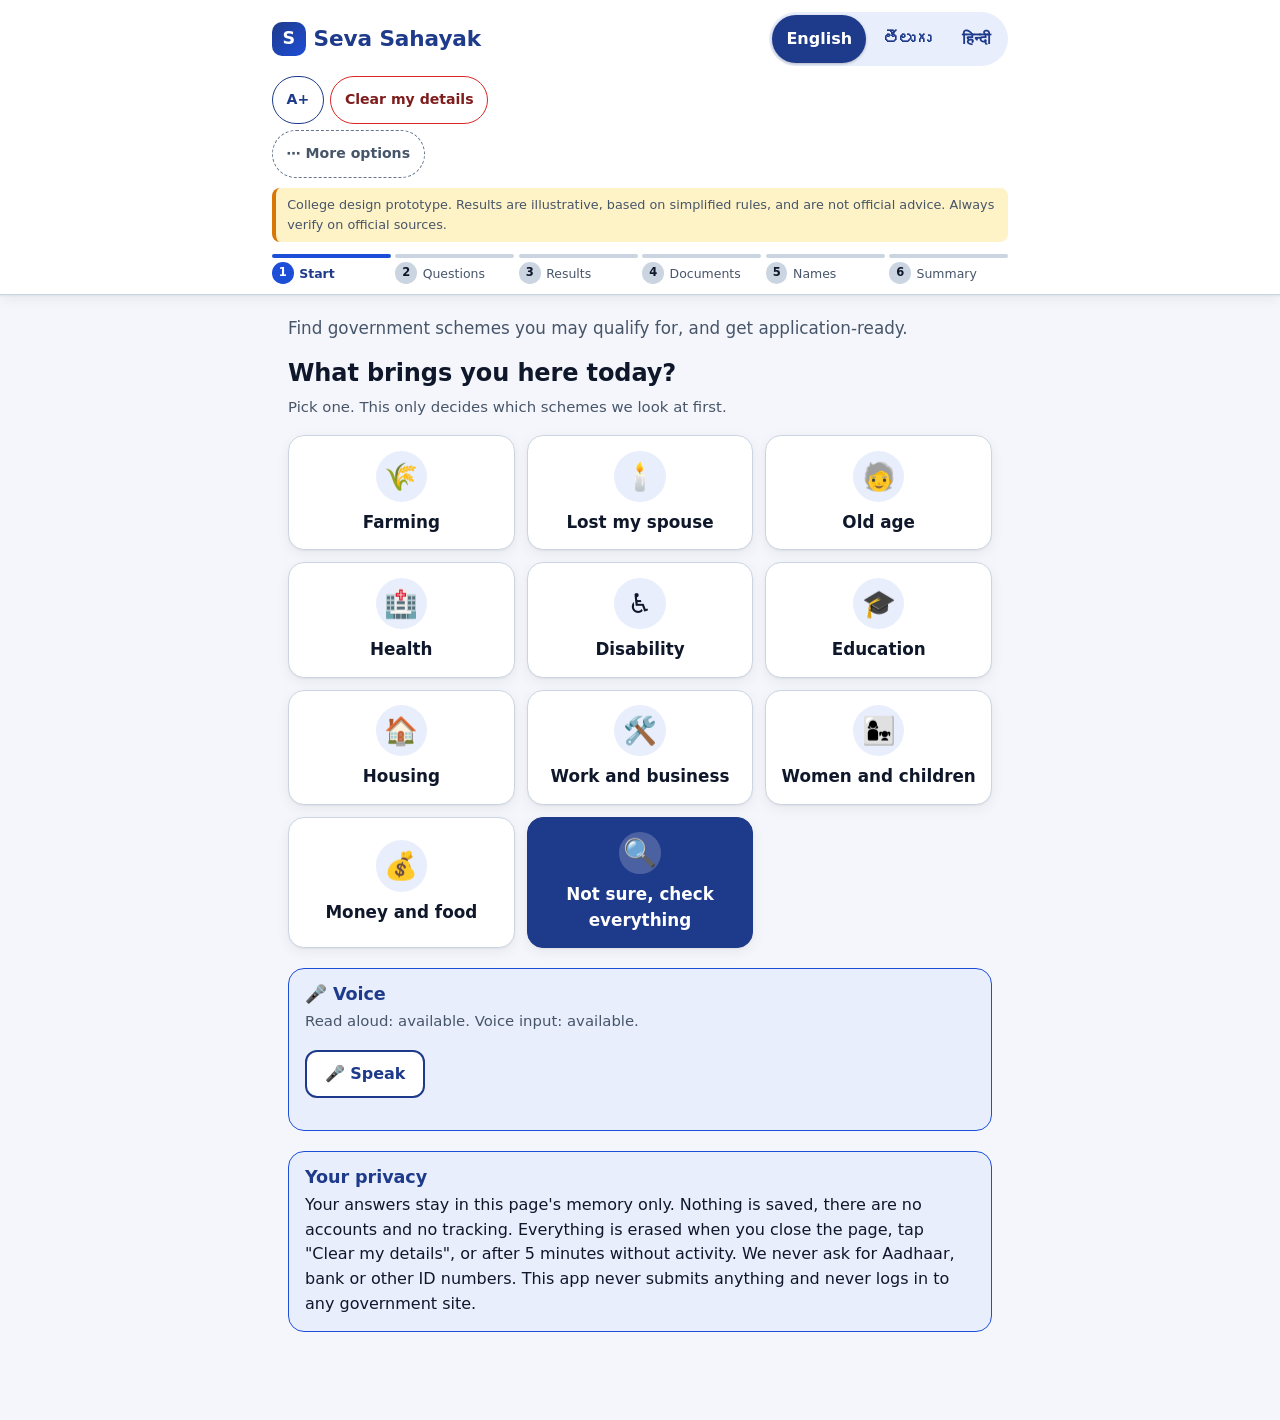
==== commit 00353537: "Show a Voice section on the start screen with plain availability status; clearer More options label " ====
--- a/seva-sahayak-single.html
+++ b/seva-sahayak-single.html
@@ -351,7 +351,7 @@
     "size.1": "Text size: large. Tap to make larger",
     "size.2": "Text size: extra large. Tap to make larger",
     "size.3": "Text size: largest, simplified layout. Tap to reset",
-    "more": "More",
+    "more": "More options",
     "clear": "Clear my details",
     "clear.done": "Your details were erased.",
     "back": "Back",
@@ -479,7 +479,13 @@
     "voice.heard": "Heard: \"{t}\"",
     "voice.unclear": "Sorry, I did not understand. Please tap an answer.",
     "voice.error": "Voice did not work. Please tap an answer.",
-    "voice.read": "Read aloud"
+    "voice.read": "Read aloud",
+    "voice.status": "Read aloud: {tts}. Voice input: {stt}.",
+    "voice.yes": "available",
+    "voice.no": "not available",
+    "voice.none": "Voice is not available in this browser. You can still tap every answer.",
+    "voice.secure": "Voice input needs a secure page (https or localhost). Read aloud may still work."
+
   },
 
   te: {
@@ -493,7 +499,7 @@
     "size.1": "అక్షరాల పరిమాణం: పెద్దది. ఇంకా పెద్దది చేయడానికి నొక్కండి",
     "size.2": "అక్షరాల పరిమాణం: చాలా పెద్దది. ఇంకా పెద్దది చేయడానికి నొక్కండి",
     "size.3": "అక్షరాల పరిమాణం: అతి పెద్దది, సరళమైన లేఅవుట్. సాధారణానికి మార్చడానికి నొక్కండి",
-    "more": "మరిన్ని",
+    "more": "మరిన్ని ఎంపికలు",
     "clear": "నా వివరాలను తొలగించు",
     "clear.done": "మీ వివరాలు తొలగించబడ్డాయి.",
     "back": "వెనక్కి",
@@ -621,7 +627,12 @@
     "voice.heard": "విన్నది: \"{t}\"",
     "voice.unclear": "క్షమించండి, అర్థం కాలేదు. దయచేసి సమాధానాన్ని నొక్కండి.",
     "voice.error": "వాయిస్ పని చేయలేదు. దయచేసి సమాధానాన్ని నొక్కండి.",
-    "voice.read": "చదివి వినిపించు"
+    "voice.read": "చదివి వినిపించు",
+    "voice.status": "చదివి వినిపించడం: {tts}. వాయిస్ ఇన్‌పుట్: {stt}.",
+    "voice.yes": "అందుబాటులో ఉంది",
+    "voice.no": "అందుబాటులో లేదు",
+    "voice.none": "ఈ బ్రౌజర్‌లో వాయిస్ అందుబాటులో లేదు. మీరు ప్రతి సమాధానాన్ని నొక్కి ఇవ్వవచ్చు.",
+    "voice.secure": "వాయిస్ ఇన్‌పుట్‌కు సురక్షిత పేజీ (https లేదా localhost) అవసరం. చదివి వినిపించడం పని చేయవచ్చు."
   },
 
   hi: {
@@ -635,7 +646,7 @@
     "size.1": "अक्षर का आकार: बड़ा। और बड़ा करने के लिए दबाएँ",
     "size.2": "अक्षर का आकार: बहुत बड़ा। और बड़ा करने के लिए दबाएँ",
     "size.3": "अक्षर का आकार: सबसे बड़ा, सरल लेआउट। सामान्य करने के लिए दबाएँ",
-    "more": "और",
+    "more": "और विकल्प",
     "clear": "मेरी जानकारी मिटाएँ",
     "clear.done": "आपकी जानकारी मिटा दी गई।",
     "back": "पीछे",
@@ -763,7 +774,12 @@
     "voice.heard": "सुना: \"{t}\"",
     "voice.unclear": "क्षमा करें, समझ नहीं आया। कृपया कोई जवाब दबाएँ।",
     "voice.error": "आवाज़ काम नहीं की। कृपया कोई जवाब दबाएँ।",
-    "voice.read": "पढ़कर सुनाएँ"
+    "voice.read": "पढ़कर सुनाएँ",
+    "voice.status": "पढ़कर सुनाना: {tts}। आवाज़ से जवाब: {stt}।",
+    "voice.yes": "उपलब्ध",
+    "voice.no": "उपलब्ध नहीं",
+    "voice.none": "इस ब्राउज़र में आवाज़ उपलब्ध नहीं है। आप हर जवाब को दबाकर दे सकते हैं।",
+    "voice.secure": "आवाज़ से जवाब के लिए सुरक्षित पेज (https या localhost) चाहिए। पढ़कर सुनाना फिर भी चल सकता है।"
   }
 };
 if (typeof module !== "undefined" && module.exports) module.exports = SS_I18N;
@@ -2468,10 +2484,19 @@
       h("button", { type: "button", class: "tile" + (tile.id === "all" ? " wide" : ""), onclick: () => startWith(tile) },
         h("span", { class: "icon", "aria-hidden": "true", text: tile.icon }),
         h("span", { text: I.pick(tile.label) })))));
-    if (SSVoice.speechSupported() || SSVoice.recognitionSupported()) {
-      main.append(h("div", { class: "row" },
-        h("button", { type: "button", id: "speak-btn", onclick: () => { if (ui.voiceOn) SSVoice.speak(t("start.intro"), I.speechLang()); else toggleVoice(); } },
-          "🎤 " + t("start.speak"))));
+    {
+      const tts = SSVoice.speechSupported(), stt = SSVoice.recognitionSupported();
+      const vbox = h("section", { class: "notice", "aria-labelledby": "vbox-h" }, h("h3", { id: "vbox-h", text: "\uD83C\uDFA4 " + t("voice.toggle") }));
+      if (tts || stt) {
+        vbox.append(h("p", { class: "hint", text: t("voice.status", { tts: tts ? t("voice.yes") : t("voice.no"), stt: stt ? t("voice.yes") : t("voice.no") }) }));
+        if (stt && window.isSecureContext === false) vbox.append(h("p", { class: "hint", text: t("voice.secure") }));
+        vbox.append(h("div", { class: "row" },
+          h("button", { type: "button", id: "speak-btn", onclick: () => { if (ui.voiceOn) SSVoice.speak(t("start.intro"), I.speechLang()); else toggleVoice(); } },
+            "\uD83C\uDFA4 " + t("start.speak"))));
+      } else {
+        vbox.append(h("p", { class: "hint", text: t("voice.none") }));
+      }
+      main.append(vbox);
     }
     main.append(h("section", { class: "notice", "aria-labelledby": "priv-h" },
       h("h3", { id: "priv-h", text: t("privacy.title") }),
